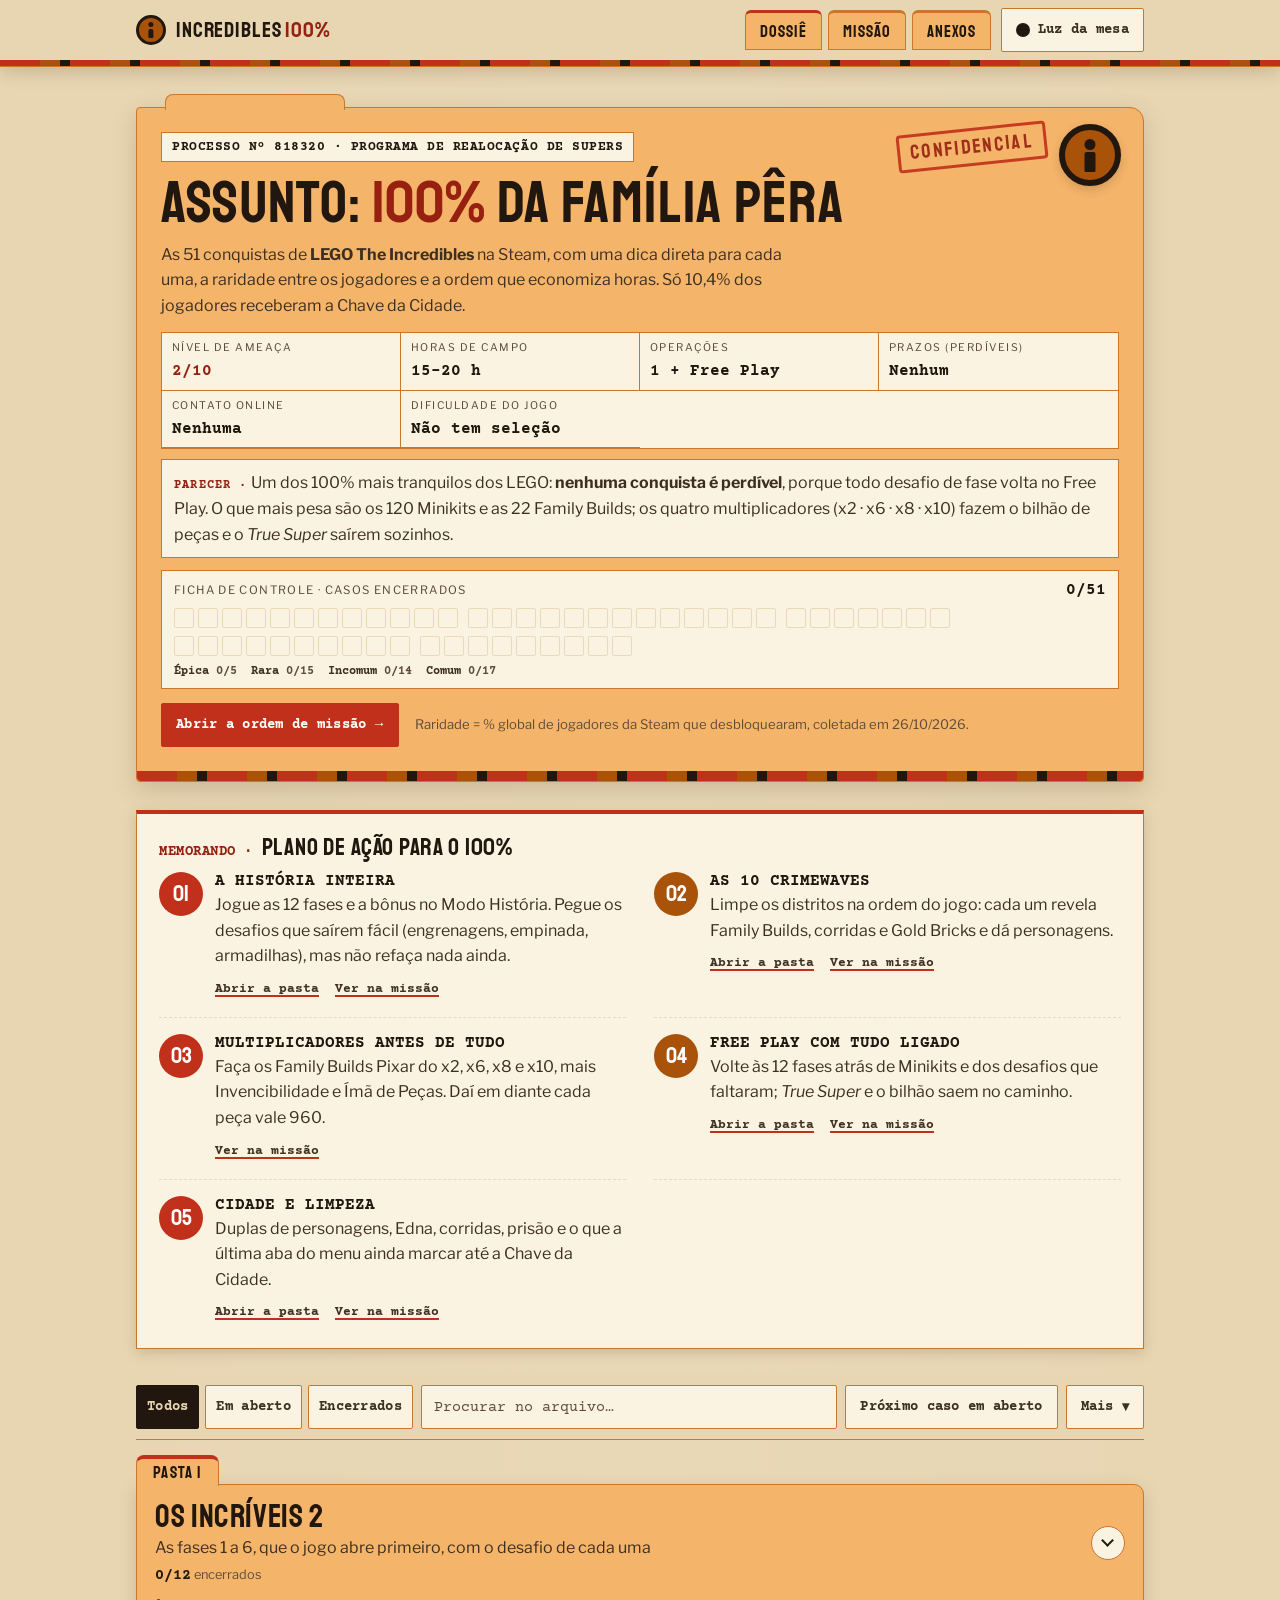
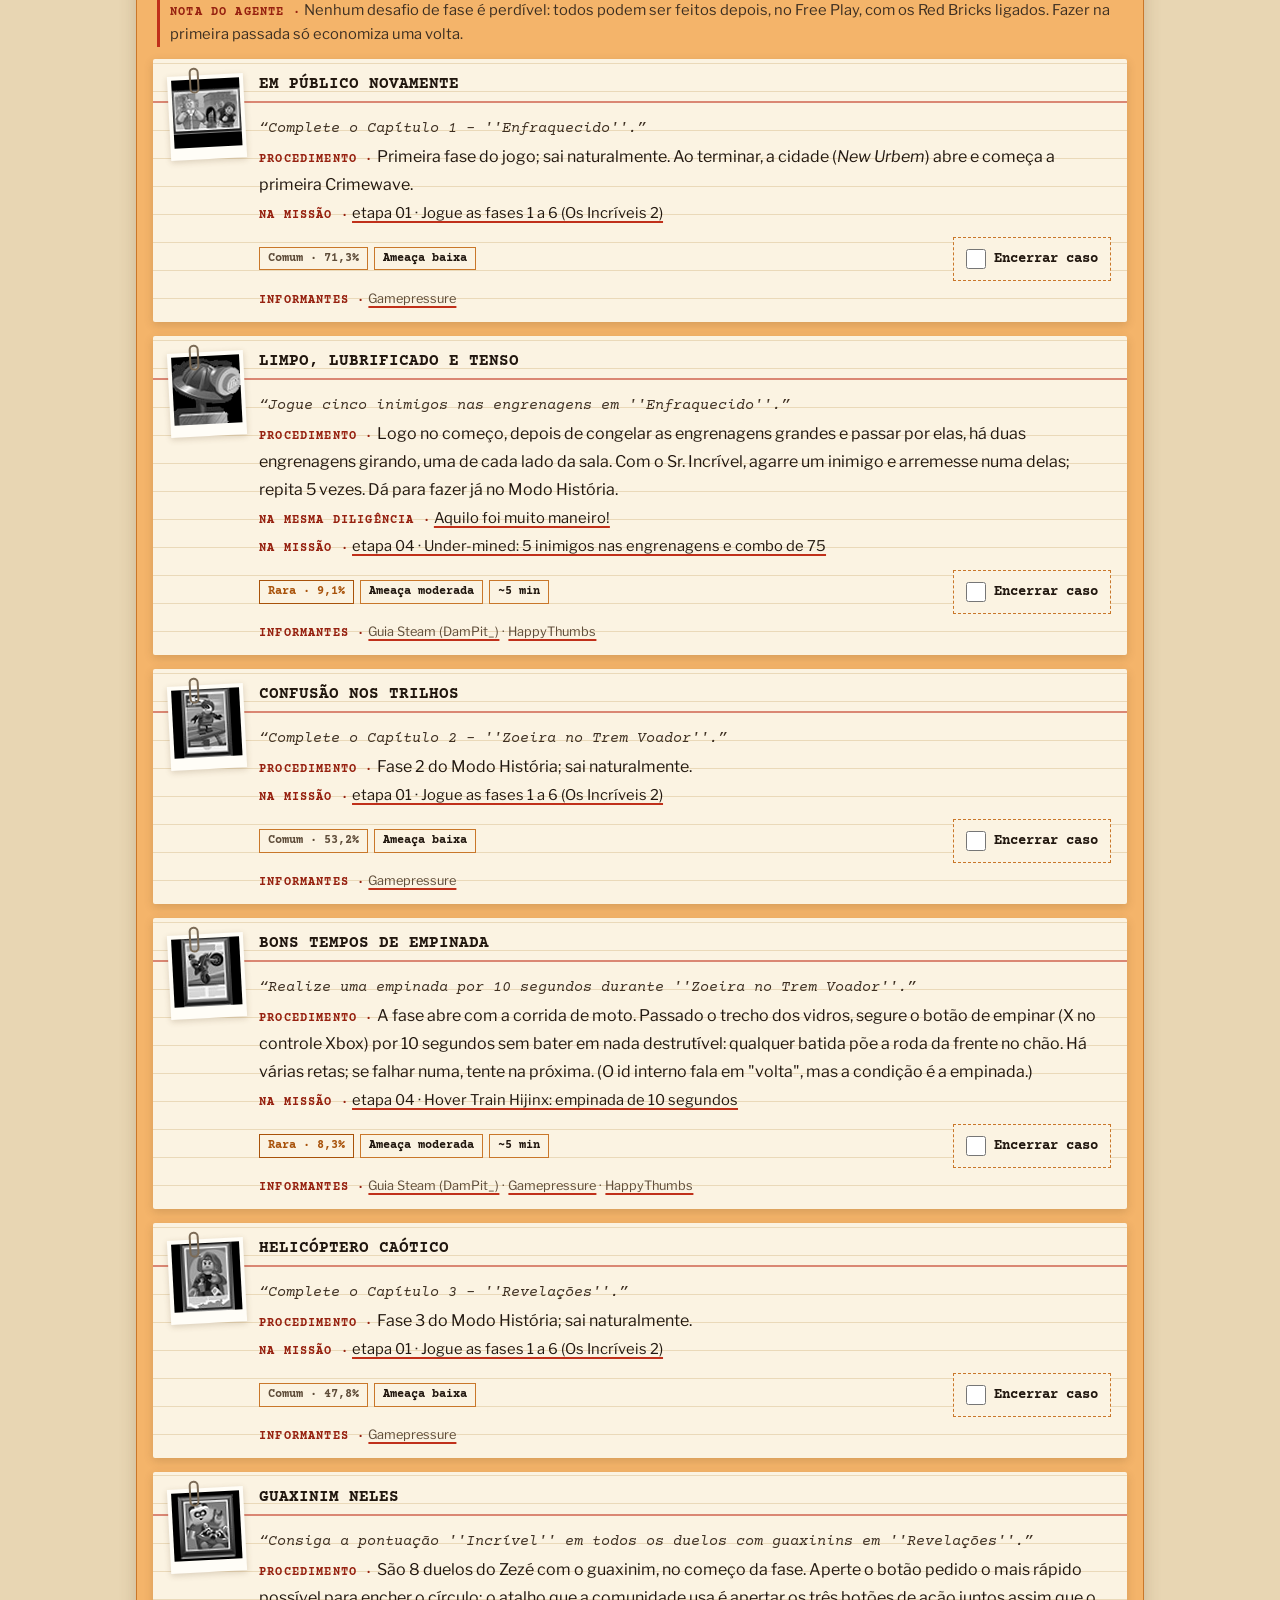
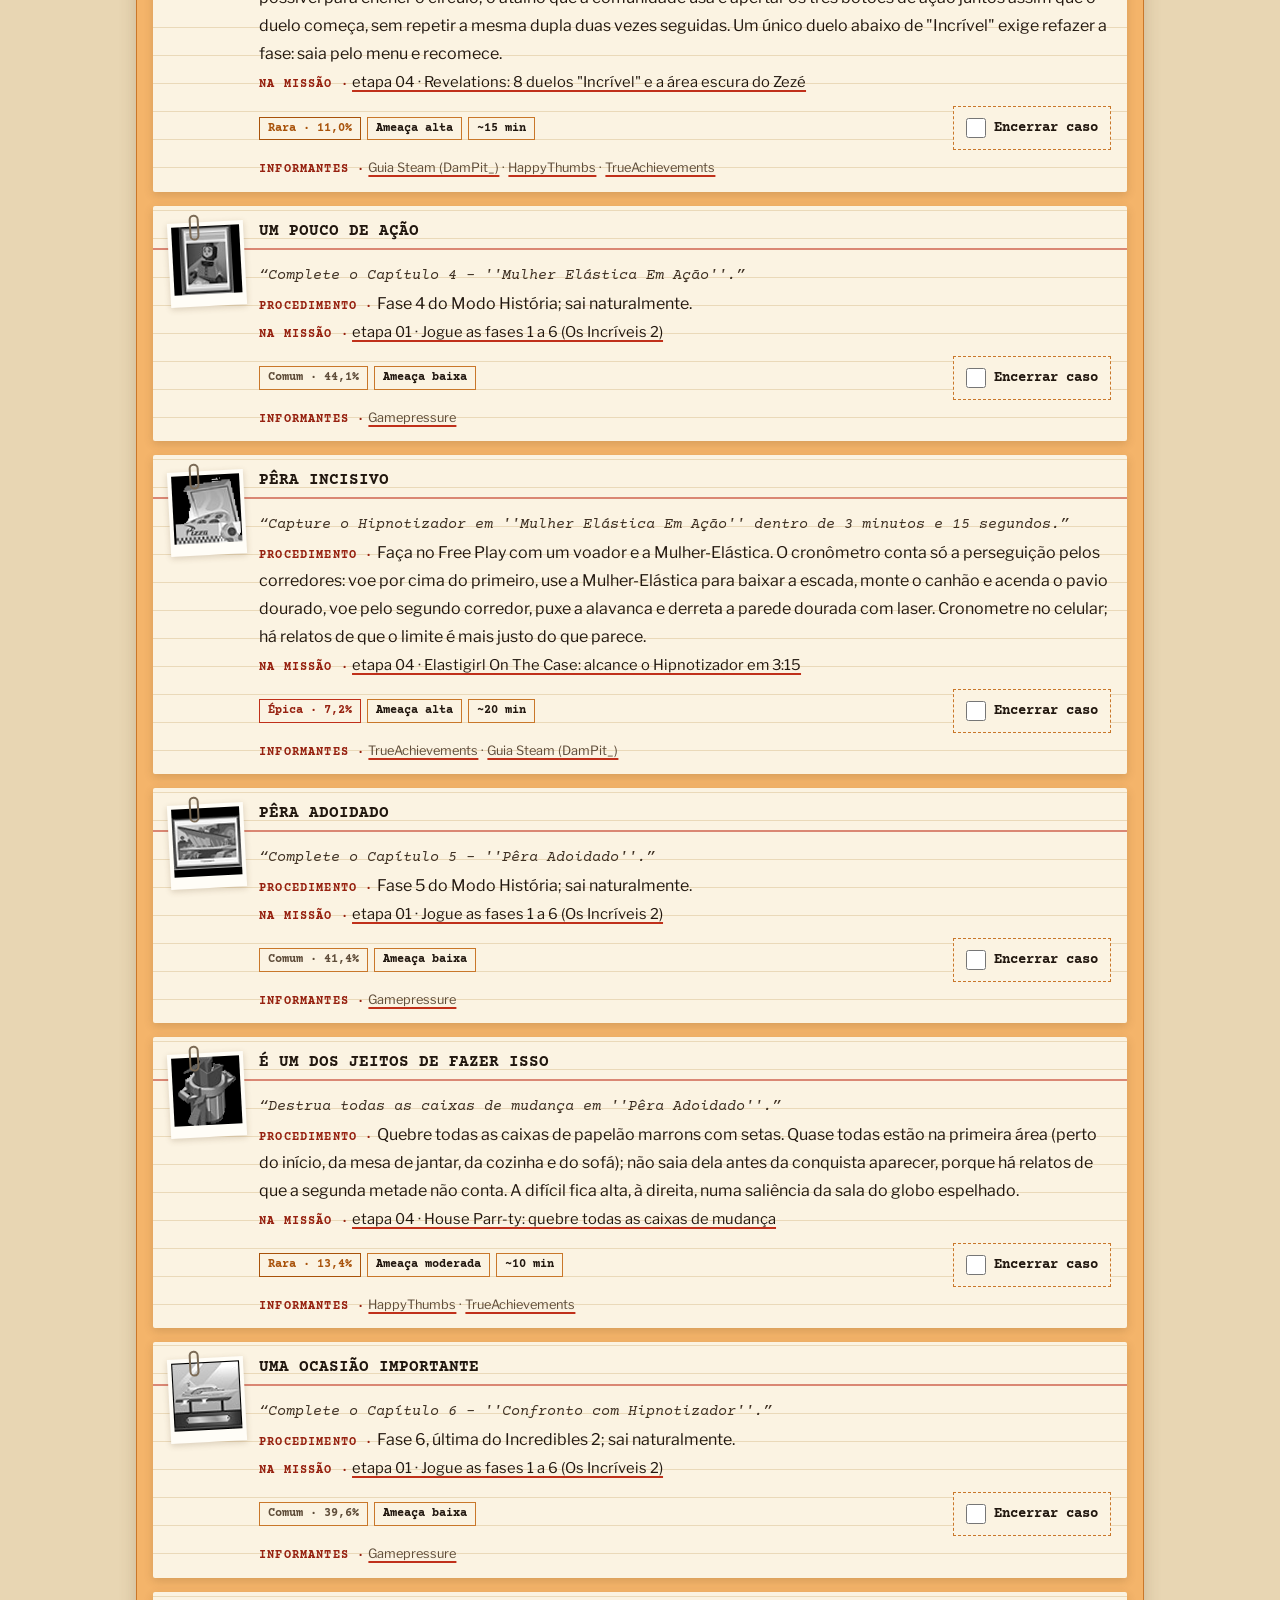
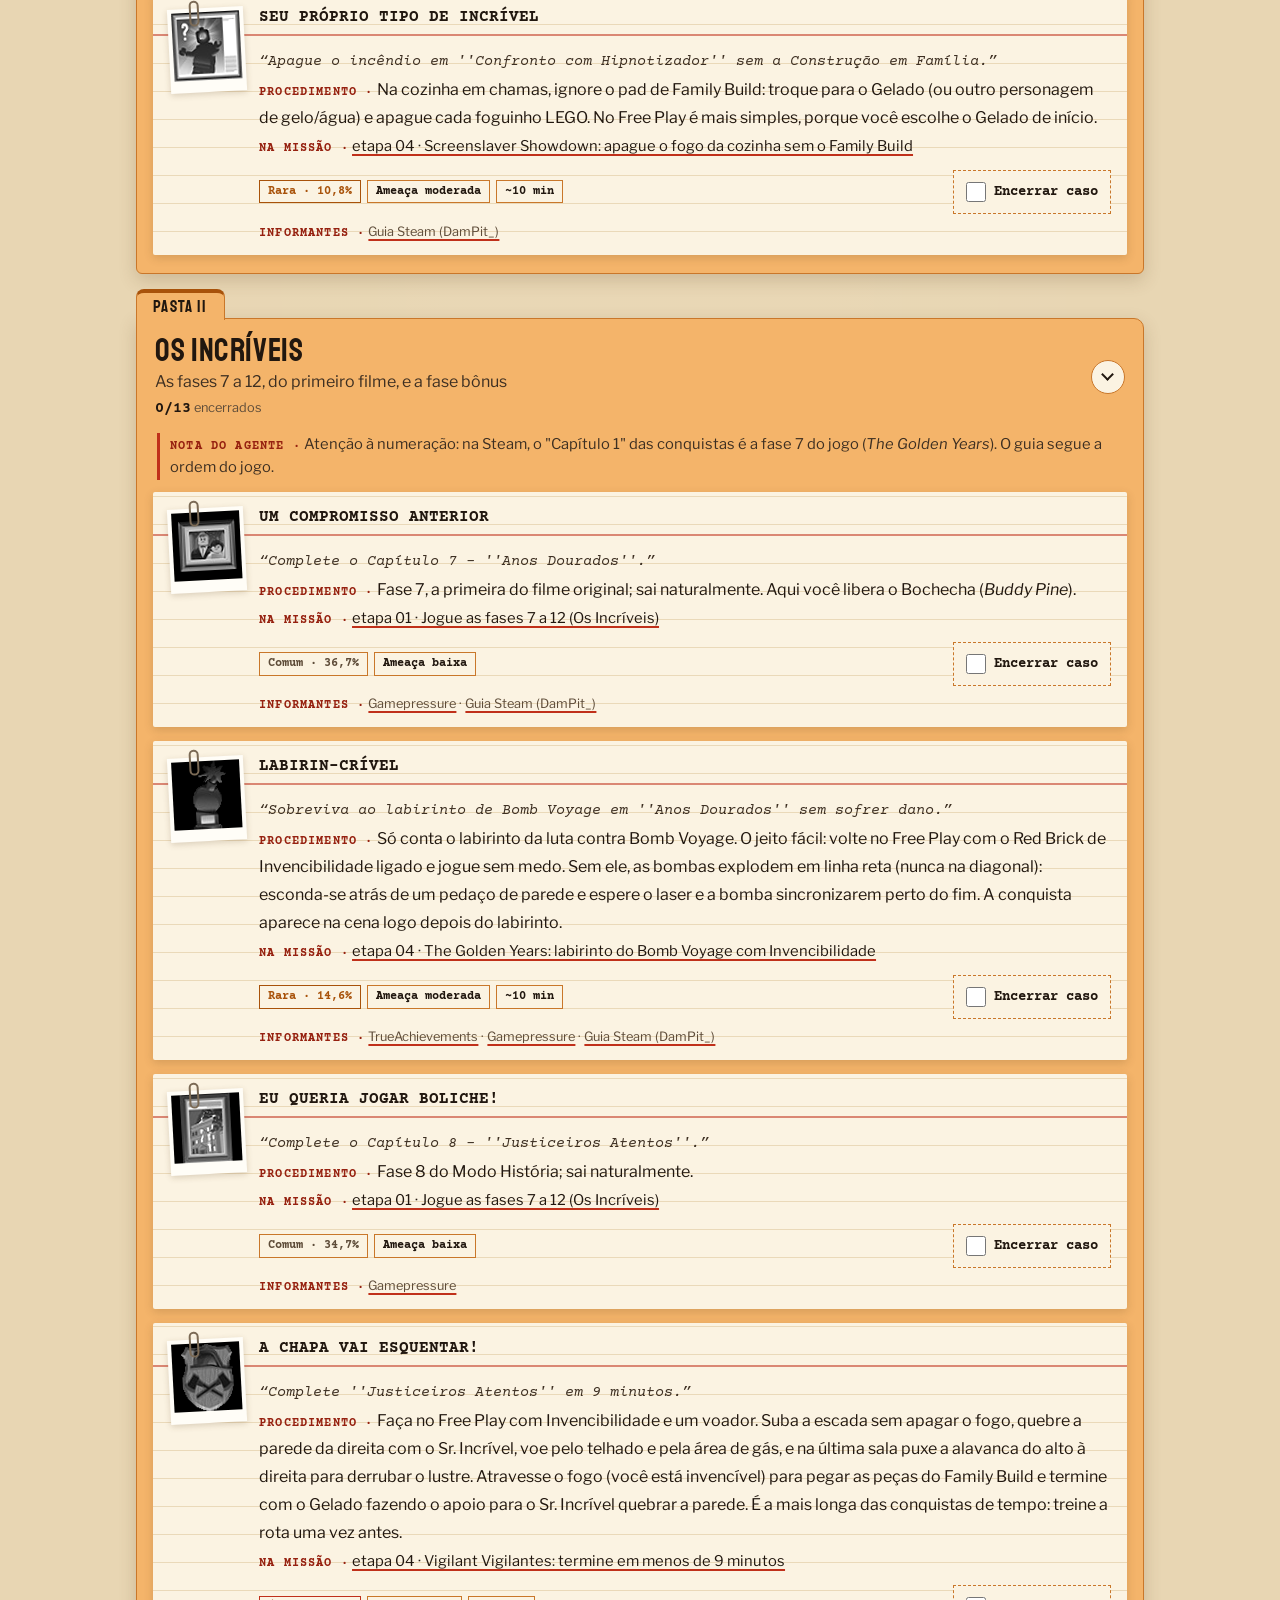
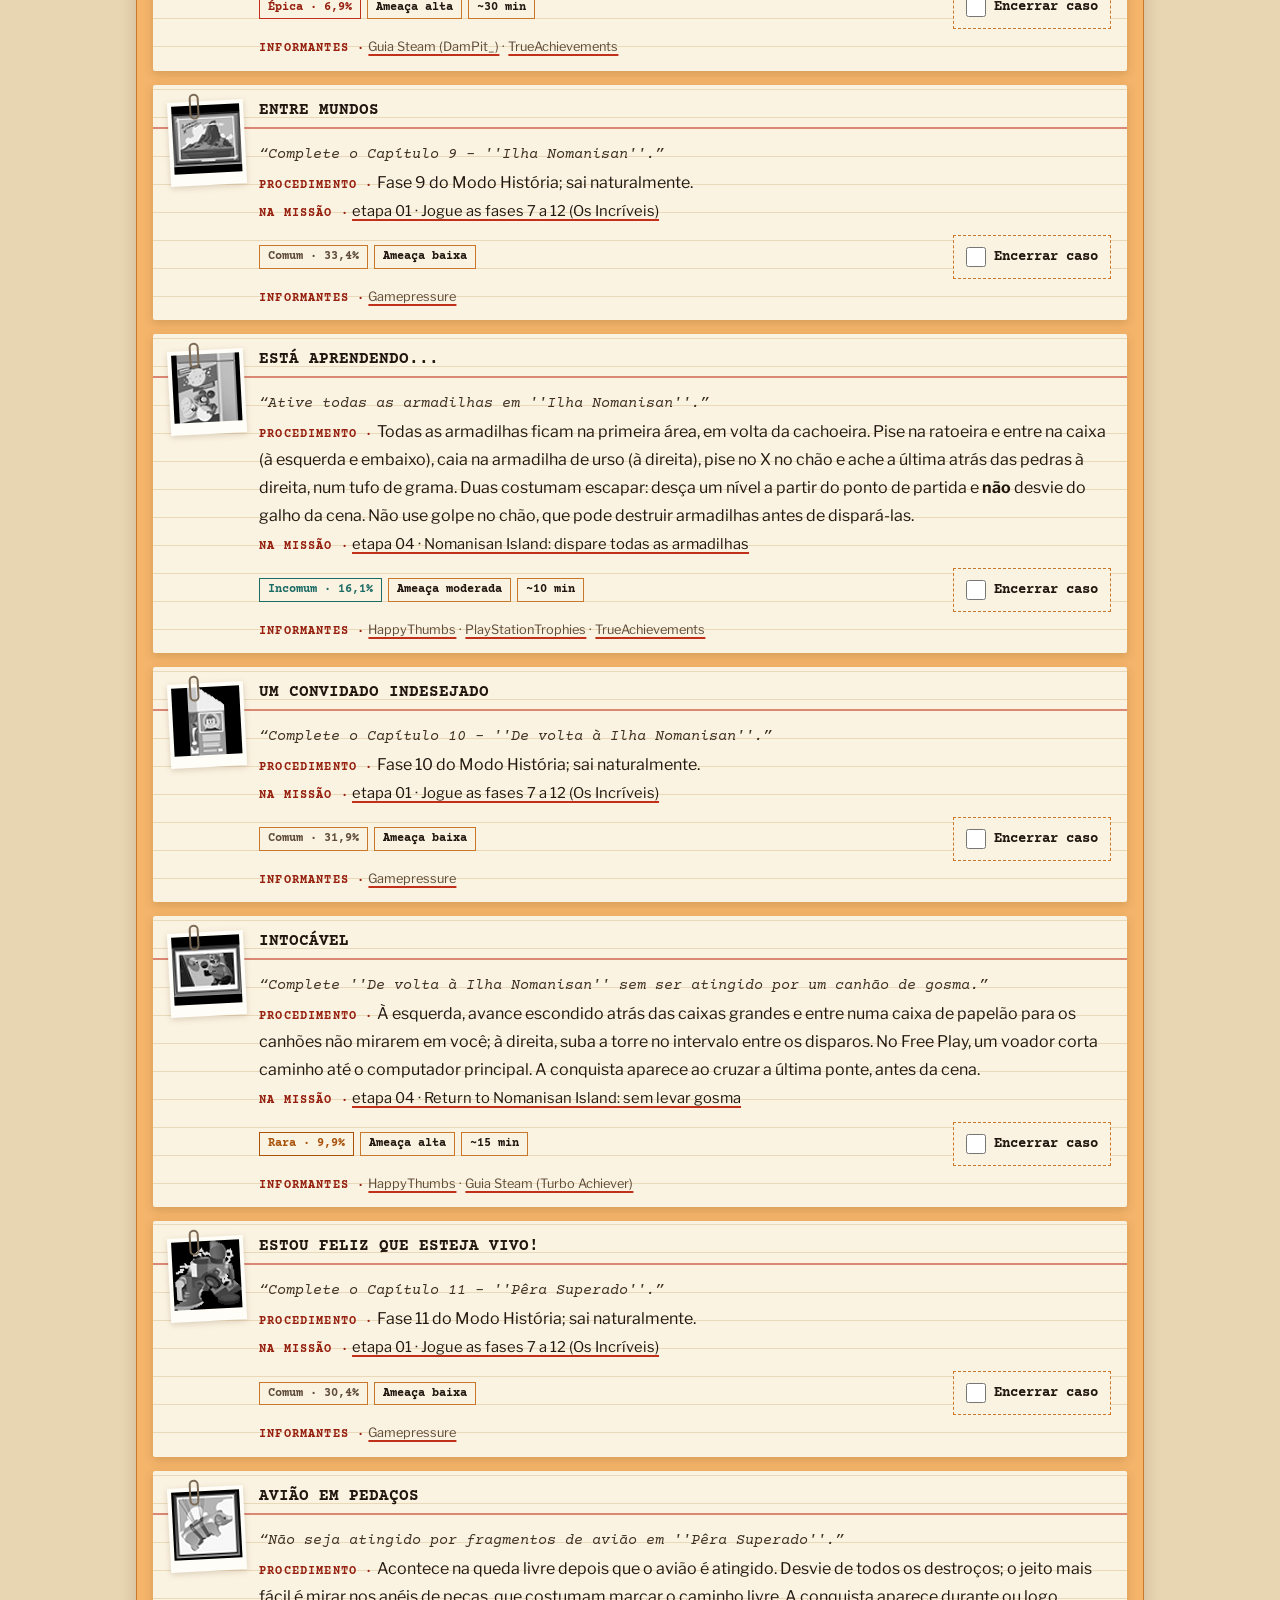
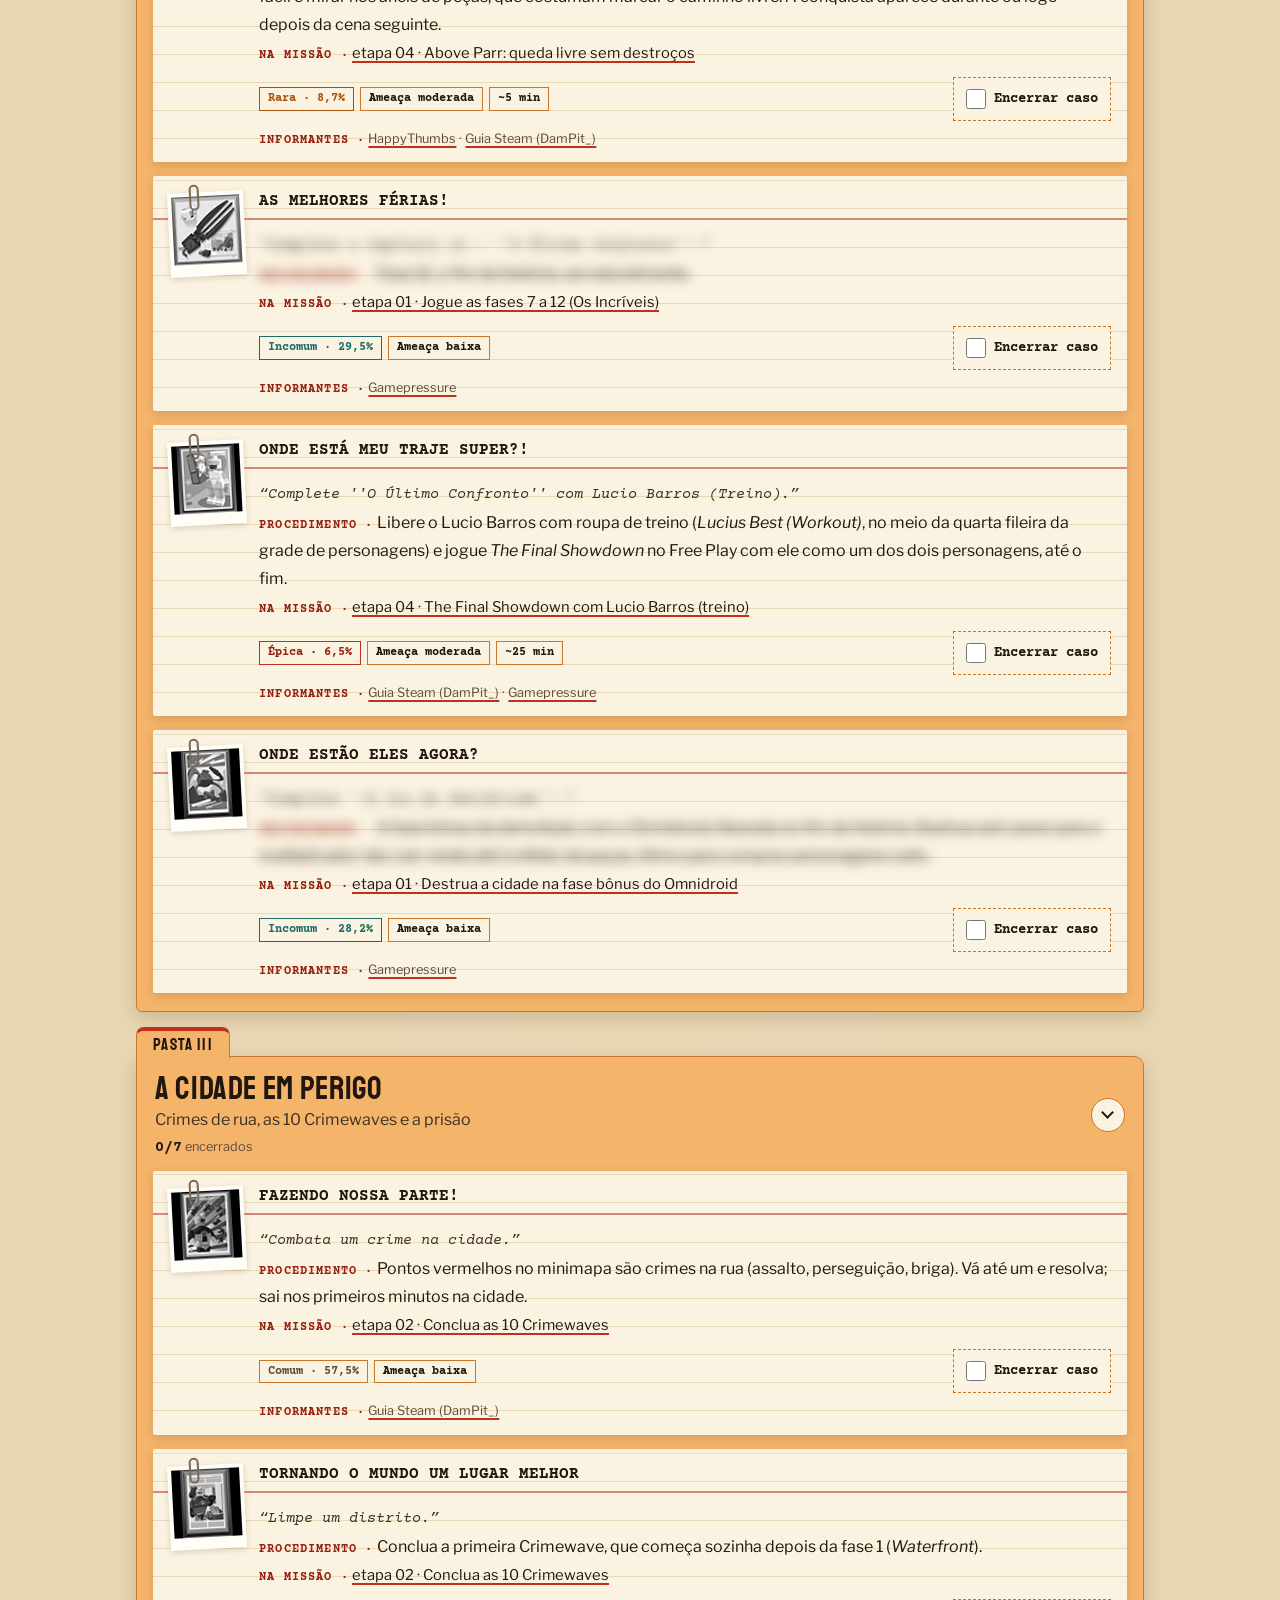
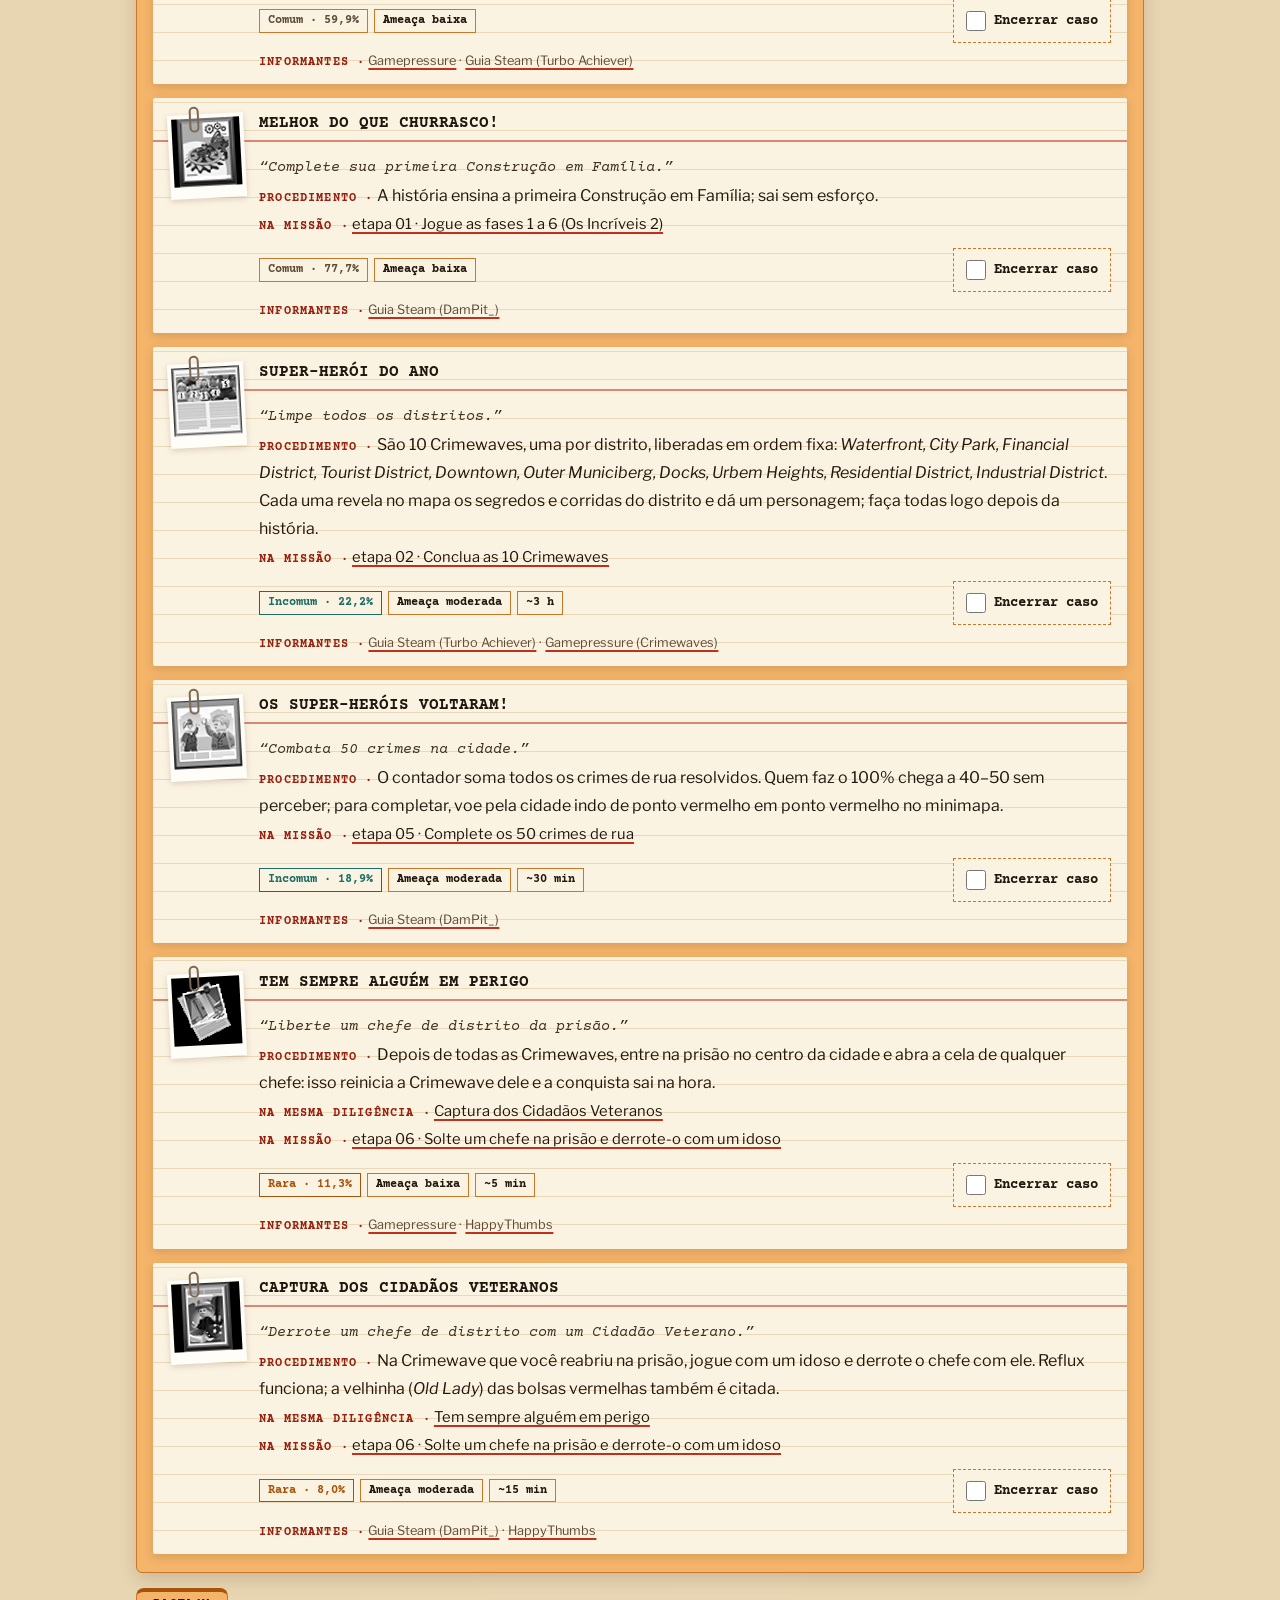
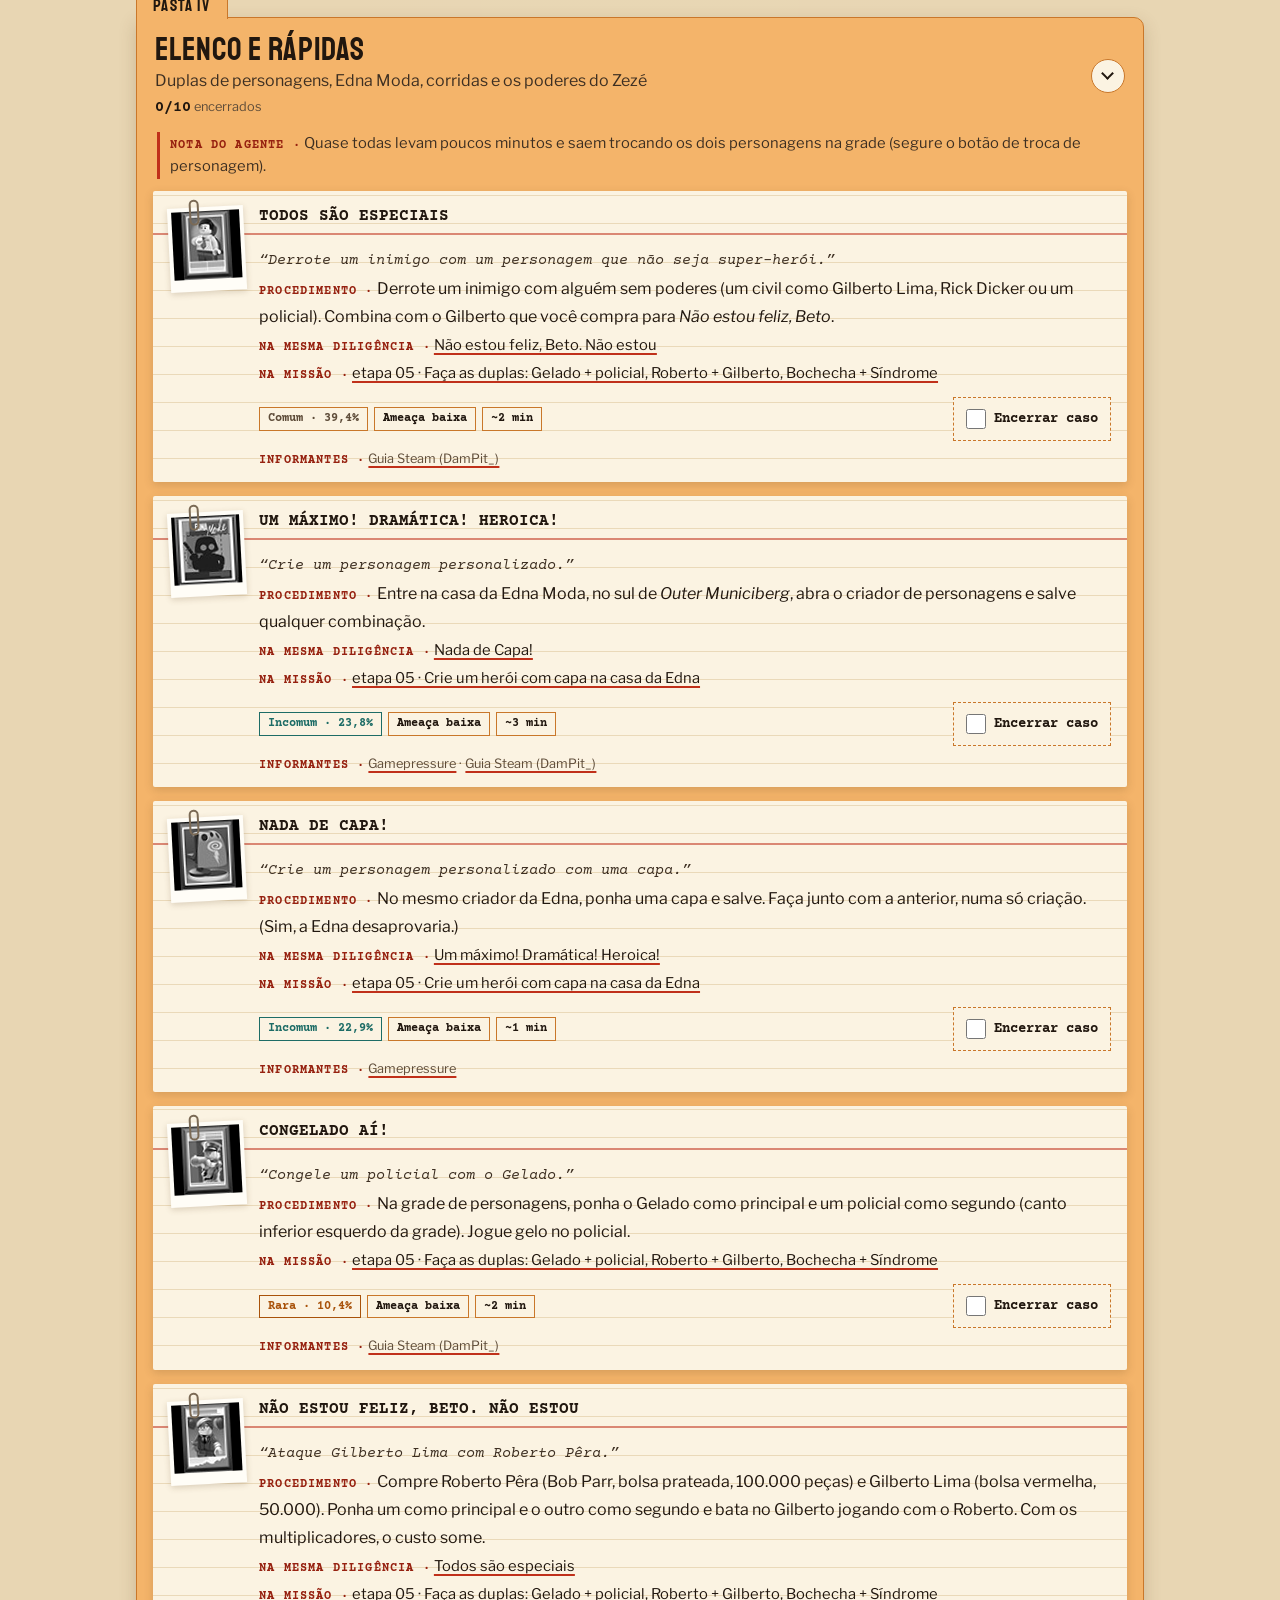
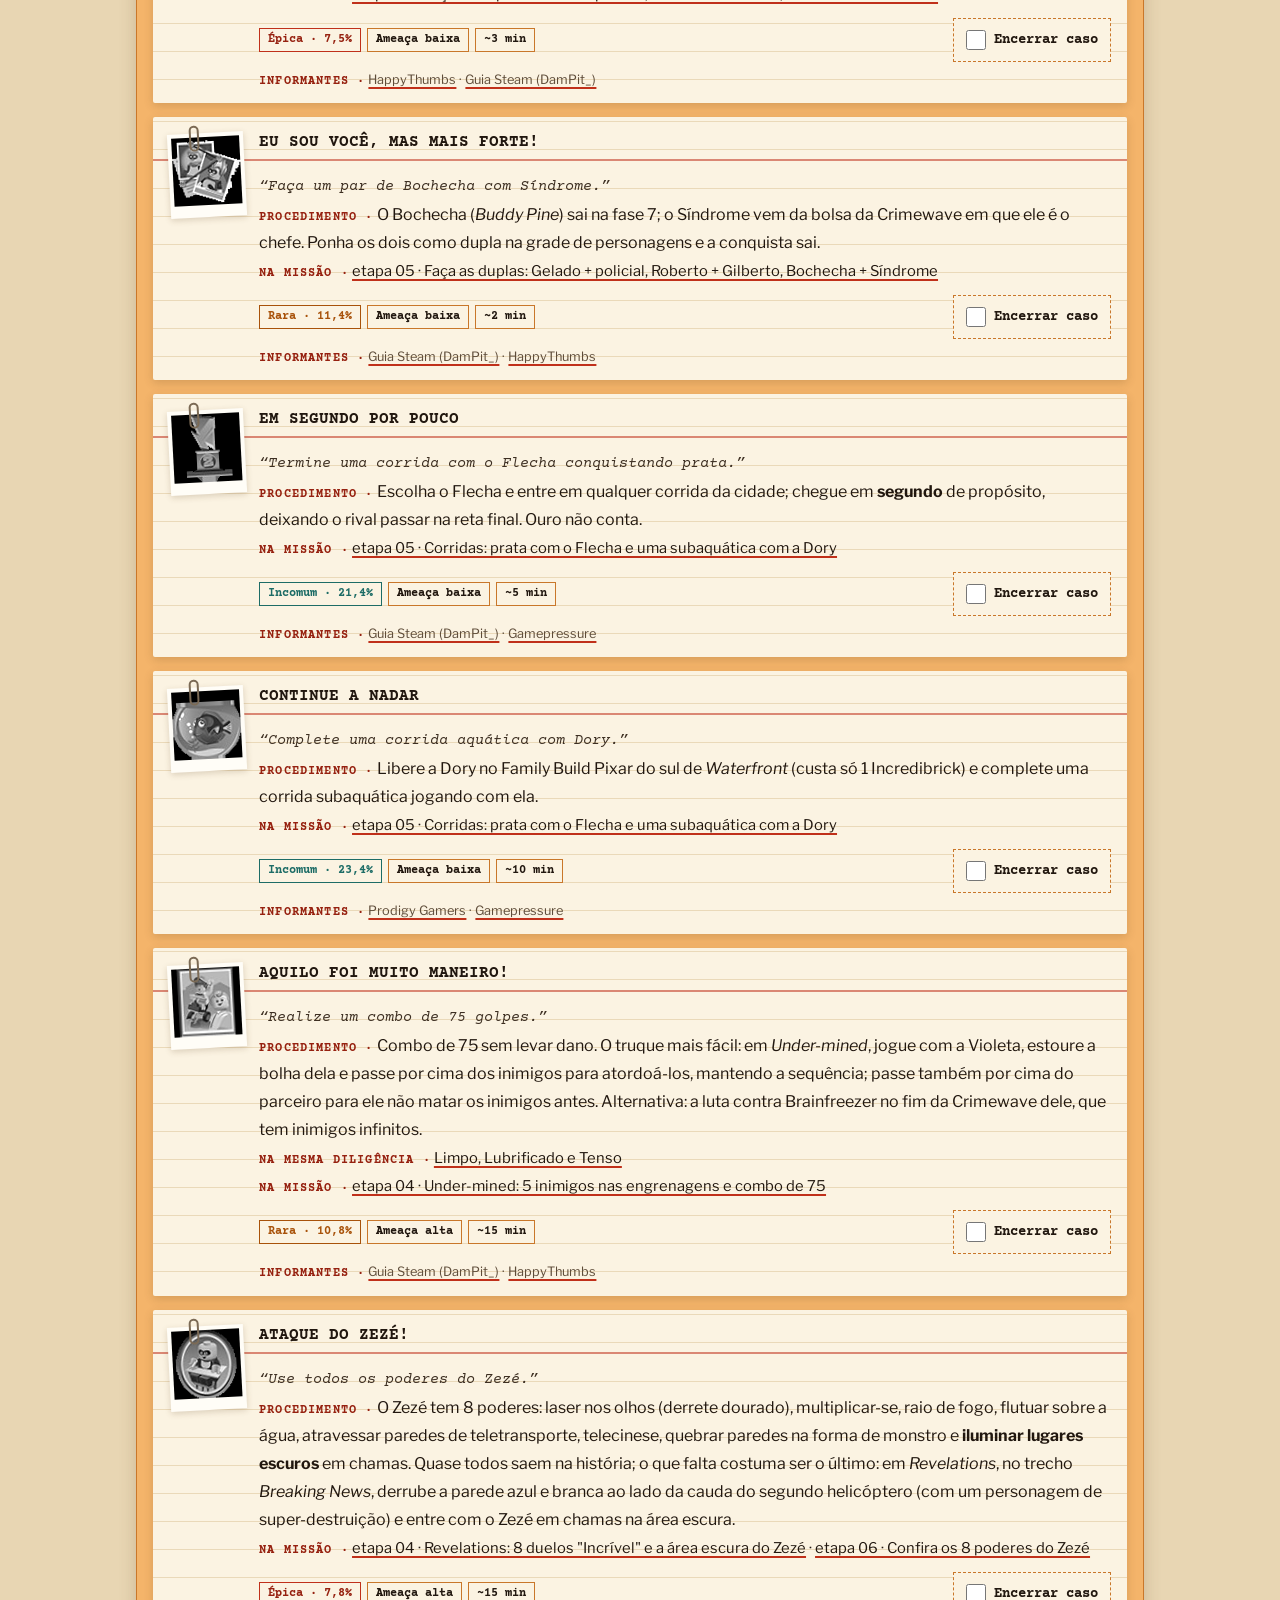
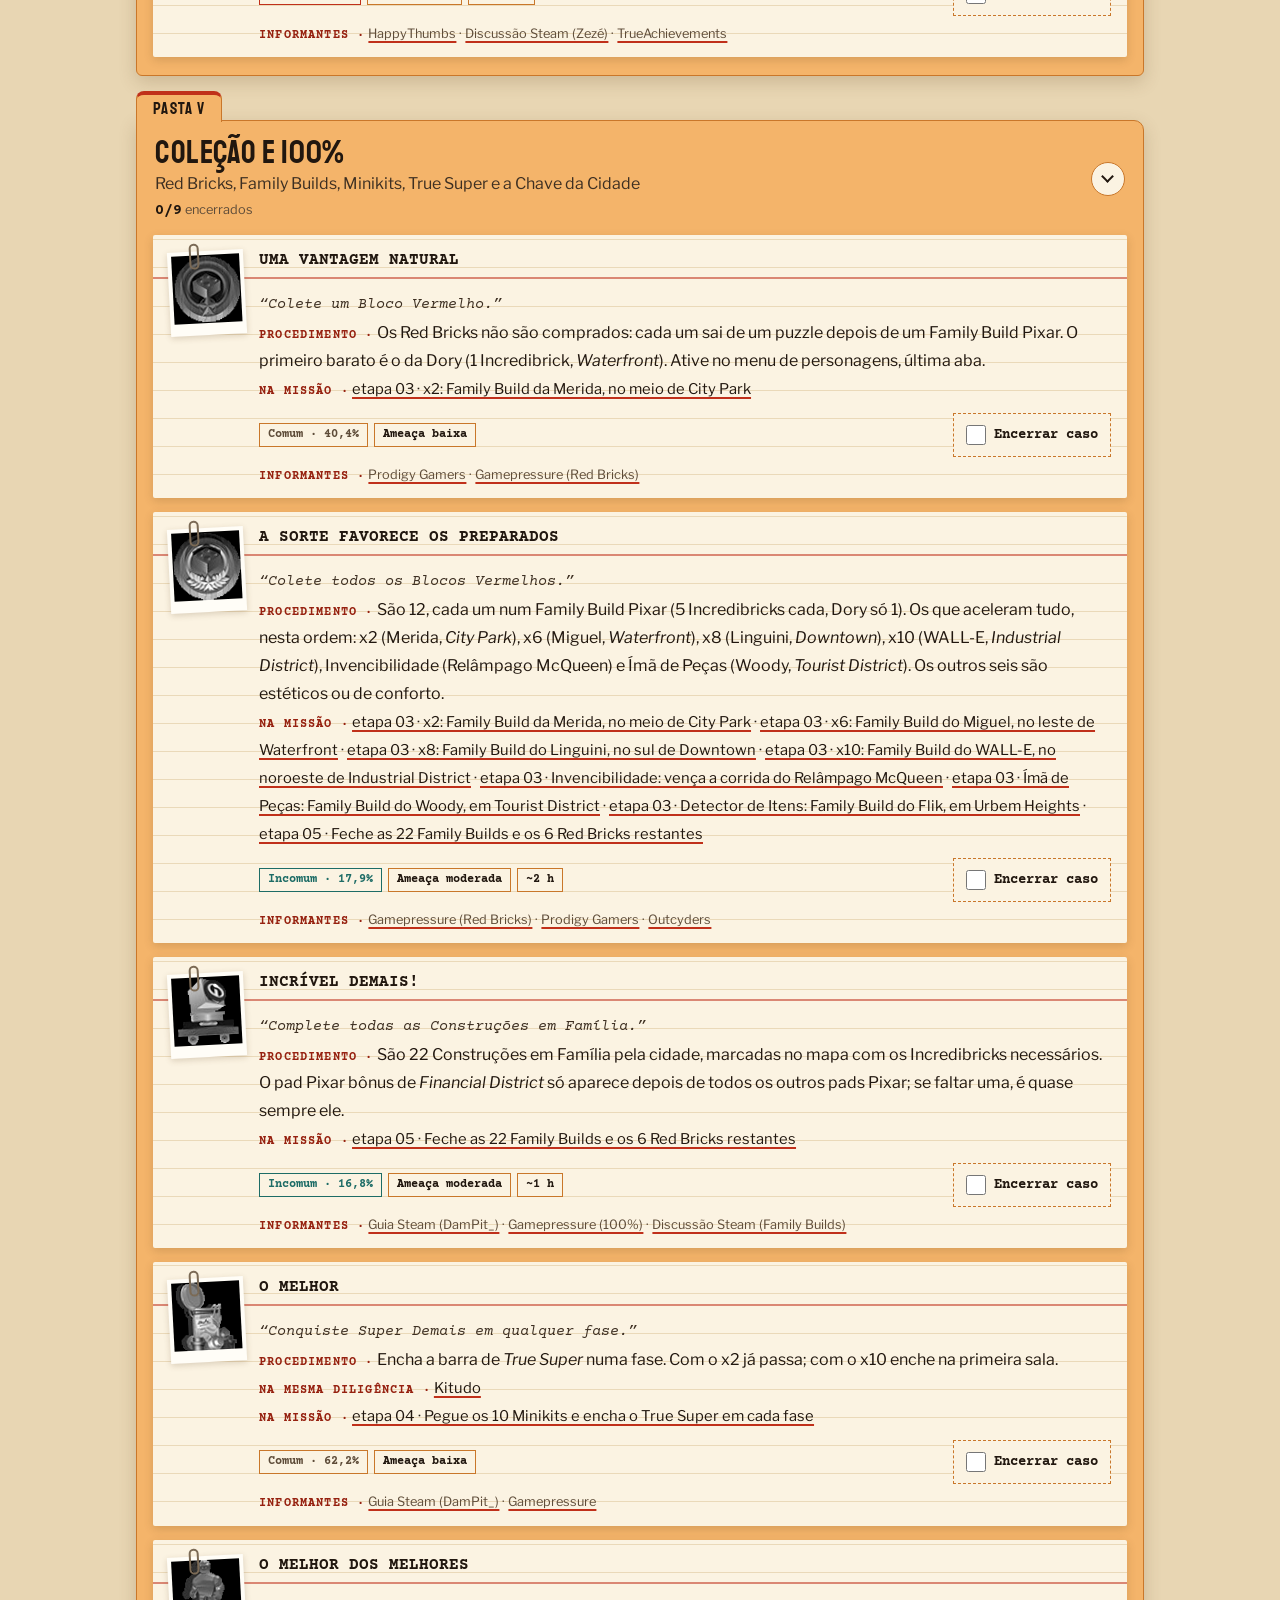
==== index.html @ 9797b3e0 "Create LEGO The Incredibles achievement guide Static guide for GitHub Pages built on the standard en" ====
<!DOCTYPE html>
<html lang="pt-BR" data-theme="dark">
<head>
<meta charset="utf-8">
<meta name="viewport" content="width=device-width, initial-scale=1, viewport-fit=cover">
<meta name="theme-color" content="#1b1411">
<title>LEGO The Incredibles — Dossiê das 51 conquistas</title>
<meta name="description" content="As 51 conquistas de LEGO The Incredibles com dica de como conseguir cada uma, raridade, roteiro do 100%, rota de 35 tarefas e checklist com progresso salvo no navegador. Nenhuma é perdível.">
<link rel="canonical" href="https://ruysalles.github.io/LegoTheIncredibles/">

<!-- Ícones da aba e da tela inicial -->
<link rel="icon" href="favicon.svg" type="image/svg+xml">

<!-- Prévia ao compartilhar o link (WhatsApp, Telegram, Discord...). Imagem: veja o README. -->
<meta property="og:type" content="website">
<meta property="og:locale" content="pt_BR">
<meta property="og:site_name" content="Incredibles 100%">
<meta property="og:title" content="LEGO The Incredibles — Conquistas 100%">
<meta property="og:description" content="51 conquistas com dica, raridade, rota de 35 tarefas e checklist. Nenhuma perdível.">
<meta property="og:url" content="https://ruysalles.github.io/LegoTheIncredibles/">
<meta property="og:image" content="https://ruysalles.github.io/LegoTheIncredibles/og-image-3.jpg">
<meta property="og:image:type" content="image/jpeg">
<meta property="og:image:width" content="1200">
<meta property="og:image:height" content="630">
<meta property="og:image:alt" content="LEGO The Incredibles — Guia de conquistas 100%">
<meta name="twitter:card" content="summary_large_image">
<meta name="twitter:title" content="LEGO The Incredibles — Conquistas 100%">
<meta name="twitter:image" content="https://ruysalles.github.io/LegoTheIncredibles/og-image-3.jpg">

<script src="assets/motor/theme-init.js"></script>
<!-- TEMA: fontes, folhas de estilo e arte são do guia (assets/tema/). O motor.css é só o mínimo funcional. -->
<link rel="preconnect" href="https://fonts.googleapis.com"><link rel="preconnect" href="https://fonts.gstatic.com" crossorigin>
<link href="https://fonts.googleapis.com/css2?family=Courier+Prime:ital,wght@0,400;0,700;1,400&family=Libre+Franklin:ital,wght@0,400;0,600;0,800;1,400&family=Staatliches&display=swap" rel="stylesheet">
<link rel="stylesheet" href="assets/motor/motor.css">
<link rel="stylesheet" href="assets/tema/tema.css">
</head>
<body data-pagina="conquistas">
<a class="g-pular" href="#conteudo">Pular para o conteúdo</a>
<header class="dz-topo" data-g="topo"></header>
<main id="conteudo" class="dz-mesa">

 <section class="dz-capa" aria-labelledby="titulo">
  <span class="dz-etq dz-tw">PROCESSO Nº 818320 · PROGRAMA DE REALOCAÇÃO DE SUPERS</span>
  <span class="dz-carimbo" aria-hidden="true">Confidencial</span>
  <span class="dz-lacre" aria-hidden="true">i</span>
  <h1 id="titulo">Assunto: <em>100%</em> da família Pêra</h1>
  <p class="dz-intro" data-g="intro"></p>
  <div data-g="sec-resumo" aria-label="Resumo do 100%"><div data-g="resumo"></div></div>
  <div class="dz-controle">
   <header><span>Ficha de controle · casos encerrados</span><b data-t="feitas">0/<span data-g="total">51</span></b></header>
   <div class="dz-grade" data-t="controle"></div>
   <p class="dz-raridades" data-t="raridade"></p>
   <p class="g-sr" data-g="progresso" aria-live="polite"></p>
  </div>
  <div class="dz-capa-pe">
   <a class="dz-btn dz-btn-forte" data-g="link-rota" href="rota.html">Abrir a ordem de missão →</a>
   <p class="dz-leve" data-g="nota-raridade"></p>
  </div>
 </section>

 <section class="dz-memo" data-g="sec-roteiro" aria-labelledby="titulo-plano">
  <h2 id="titulo-plano"><span class="dz-tw">MEMORANDO ·</span> Plano de ação para o 100%</h2>
  <div data-g="roteiro"></div>
 </section>

 <div class="dz-ferramentas" role="toolbar" aria-label="Filtros do arquivo">
  <div class="dz-filtros">
   <button type="button" data-g="filtro" data-filtro="all" aria-pressed="true">Todos</button>
   <button type="button" data-g="filtro" data-filtro="pending" aria-pressed="false">Em aberto</button>
   <button type="button" data-g="filtro" data-filtro="done" aria-pressed="false">Encerrados</button>
   <button type="button" data-g="perdiveis" aria-pressed="false">Com prazo</button>
  </div>
  <input class="dz-busca" type="search" data-g="busca" placeholder="Procurar no arquivo…" aria-label="Procurar conquista ou dica">
  <button type="button" class="dz-btn" data-g="proxima">Próximo caso em aberto</button>
  <details class="dz-mais" data-g="menu-mais">
   <summary>Mais</summary>
   <div class="dz-mais-lista">
    <button type="button" data-g="spoilers" aria-pressed="false">Mostrar spoilers</button>
    <button type="button" data-g="imprimir">Imprimir / PDF</button>
    <button type="button" data-g="exportar">Exportar progresso</button>
    <button type="button" data-g="importar">Importar progresso</button>
    <button type="button" data-g="zerar">Zerar checklist</button>
   </div>
  </details>
 </div>

 <div class="dz-pastas" data-g="capitulos"></div>
 <p class="dz-vazio" data-g="vazio" hidden>Nenhum caso no arquivo corresponde à busca ou ao filtro.</p>

 <section class="dz-anexo" aria-labelledby="titulo-fontes">
  <h2 id="titulo-fontes"><span class="dz-tw">ANEXO A ·</span> Informantes (<span data-g="total-fontes"></span>)</h2>
  <div data-g="fontes"></div>
  <div class="dz-anexo-b" data-g="sec-confirmar"><h2><span class="dz-tw">ANEXO B ·</span> Pendências de verificação (<span data-g="total-confirmar"></span>)</h2><div data-g="confirmar"></div></div>
 </section>
</main>
<footer data-g="rodape"></footer>
<script type="module" src="assets/motor/conquistas.js"></script>
</body>
</html>
---- assets/motor/motor.css ----
/* MOTOR — o mínimo FUNCIONAL que todo guia precisa, igual em todos. Não edite por jogo.
   Nada de cor, fonte, forma ou layout aqui: isso é do tema (assets/tema/tema.css).
   O tema pode sobrescrever a aparência de qualquer coisa abaixo, mas não o comportamento. */

[hidden]{display:none!important}

/* Grupos recolhidos (capítulos e etapas): o corpo some; o cabeçalho continua clicável */
[data-recolhido] [data-g="corpo"]{display:none}

/* Spoilers: borrados até o visitante pedir (botão [data-g="spoilers"] liga data-spoilers no <html>) */
[data-g-spoiler]{filter:blur(6px);user-select:none;transition:filter .2s}
:root[data-spoilers] [data-g-spoiler],[data-g-spoiler]:focus-within{filter:none;user-select:auto}

/* Acessibilidade */
.g-pular{position:absolute;left:-9999px;top:8px;z-index:100}
.g-pular:focus{left:12px}
.g-sr{position:absolute!important;width:1px;height:1px;padding:0;margin:-1px;overflow:hidden;clip:rect(0,0,0,0);white-space:nowrap;border:0}
:focus-visible{outline:2px solid currentColor;outline-offset:3px}
html{overflow-x:clip}
body{overflow-x:clip}

/* Destaque ao pular para um item (o tema pode redesenhar a animação g-flash) */
.g-flash{animation:g-flash 1.2s ease}
@keyframes g-flash{30%{outline:3px solid currentColor;outline-offset:4px}}

/* Aviso rápido (exportar/importar) e erro de carregamento */
.g-toast{position:fixed;left:50%;bottom:calc(20px + env(safe-area-inset-bottom));transform:translateX(-50%);z-index:100;padding:10px 16px;border-radius:8px;background:#111;color:#fff;font:15px/1.4 system-ui,sans-serif;box-shadow:0 8px 24px #0006}
.g-erro{padding:40px 16px;text-align:center}
.g-erro strong{display:block;margin-bottom:6px}

/* Menos movimento para quem pede */
@media (prefers-reduced-motion:reduce){
  *,*:before,*:after{animation-duration:.01ms!important;animation-iteration-count:1!important;transition-duration:.01ms!important;scroll-behavior:auto!important}
}

/* Impressão: tudo aberto, spoilers visíveis, sem botões. O tema escolhe as cores da impressão. */
@media print{
  [data-recolhido] [data-g="corpo"]{display:block!important}
  [data-g-spoiler]{filter:none!important}
  [data-g="topo"] nav,[data-g="abrir-menu"],[data-g="alternar-tema"],[data-g="menu-mais"],[data-g="busca"],[data-g="proxima"],.g-toast{display:none!important}
}
---- assets/tema/tema.css ----
/* TEMA "O Dossiê da Família" — LEGO The Incredibles.
   O arquivo do agente Rick Dicker sobre a família Pêra, nas cores do uniforme dos Incríveis.
   Escuro "Noite em Municiberg" · Claro "Cartaz de Metroville". Direção de arte: docs/direcao-de-arte.md. */

/* ================================================================ tokens */
:root,[data-theme="dark"]{ /* Noite em Municiberg */
  --mesa:#1b1411;--pasta:#2a1f1a;--pasta-borda:#4d382b;--ficha:#33261f;--pauta:#45342a;
  --texto:#f3e6cf;--suave:#dccdb3;--mudo:#b5a487;
  --tinta:#d0381c;--tinta-fundo:#ee4a2f22;--tinta-txt:#ff7a62;--laranja:#f4973d;--azul:#4fb3aa;--verde:#8cc66f;--preto:#120d0b;
  --grampo:#b5a487;--sombra:#0009;--foto:#f3e6cf;
  color-scheme:dark;
}
[data-theme="light"]{ /* Cartaz de Metroville */
  --mesa:#e8d6b3;--pasta:#f4b46a;--pasta-borda:#c9772a;--ficha:#fbf3e2;--pauta:#ead9b9;
  --texto:#21170f;--suave:#3d2f22;--mudo:#5e4c39;
  --tinta:#c0301a;--tinta-fundo:#c0301a18;--tinta-txt:#962110;--laranja:#a8520a;--azul:#1d6c66;--verde:#3d6e2c;--preto:#21170f;
  --grampo:#7b6a55;--sombra:#5a3a1a33;--foto:#fffdf7;
  color-scheme:light;
}
:root{
  --f-titulo:Staatliches,"Arial Narrow",sans-serif;
  --f-tw:"Courier Prime","Courier New",monospace;
  --f-texto:"Libre Franklin",system-ui,sans-serif;
  --largura:1040px;
}

/* ================================================================ base */
*,*::before,*::after{box-sizing:border-box}
html{background:var(--mesa);scroll-padding-top:72px}
body{margin:0;background:var(--mesa);color:var(--texto);font:16px/1.6 var(--f-texto);-webkit-text-size-adjust:100%;
  background-image:radial-gradient(ellipse at 50% -10%,#ffffff0d,transparent 60%)}
a{color:inherit;text-decoration-color:var(--tinta);text-decoration-thickness:2px;text-underline-offset:3px}
a:hover{color:var(--tinta-txt)}
h1,h2,h3{margin:0;font-weight:400}
p{margin:0}
img{max-width:100%}
button,input,summary,select{font:inherit;color:inherit}
:focus-visible{outline:3px solid var(--laranja);outline-offset:3px}
.dz-tw{font-family:var(--f-tw);font-weight:700;letter-spacing:.04em}
.dz-leve{color:var(--mudo);font-size:.82rem}
.dz-mesa{max-width:var(--largura);margin:0 auto;padding:22px 16px 40px}
.g-pular{background:var(--tinta);color:#fff;padding:10px 16px}

/* botões comuns */
.dz-btn,.dz-filtros button,.dz-mais summary,.dz-mais-lista button,.dz-btn-menu,.dz-btn-tema{
  display:inline-flex;align-items:center;justify-content:center;gap:8px;min-height:44px;padding:0 14px;cursor:pointer;
  font:700 .88rem var(--f-tw);letter-spacing:.02em;background:var(--ficha);color:var(--suave);border:1px solid var(--pasta-borda);border-radius:2px;text-decoration:none}
.dz-btn:hover,.dz-filtros button:hover,.dz-mais summary:hover{color:var(--texto);border-color:var(--texto)}
.dz-btn-forte{background:var(--tinta);border-color:var(--tinta);color:#fff}
.dz-btn-forte:hover{color:#fff;filter:brightness(1.08)}
.dz-filtros button[aria-pressed="true"],[data-g="ocultar-feitas"][aria-pressed="true"],.dz-mais-lista button[aria-pressed="true"]{background:var(--texto);color:var(--mesa);border-color:var(--texto)}

/* ================================================================ topo (casca) */
.dz-topo{position:sticky;top:0;z-index:20;background:var(--mesa);border-bottom:1px solid var(--pasta-borda);box-shadow:0 6px 16px var(--sombra)}
.dz-topo::after{content:"";display:block;height:6px;background:repeating-linear-gradient(90deg,var(--tinta) 0 40px,var(--laranja) 40px 60px,var(--preto) 60px 70px)}
.dz-barra{max-width:var(--largura);margin:0 auto;padding:8px 16px;display:flex;align-items:center;gap:10px;flex-wrap:wrap}
.dz-marca{display:inline-flex;align-items:center;gap:10px;text-decoration:none;font:400 1.35rem/1 var(--f-titulo);letter-spacing:.04em;margin-right:auto;min-height:44px}
.dz-marca b{font-weight:400;color:var(--tinta-txt)}
.dz-lacre-mini{width:30px;height:30px;border-radius:50%;background:var(--laranja);border:3px solid var(--preto);display:grid;place-items:center;font:400 1.1rem/1 var(--f-titulo);color:var(--preto)}
.dz-nav{display:none;width:100%;flex-direction:column;gap:6px;padding:6px 0 4px}
.dz-nav[data-aberto]{display:flex}
.dz-nav a{display:flex;align-items:center;min-height:44px;padding:0 14px;font:400 1.15rem var(--f-titulo);letter-spacing:.06em;text-decoration:none;background:var(--pasta);border:1px solid var(--pasta-borda);border-top:3px solid var(--pasta-borda);border-radius:6px 6px 0 0}
.dz-nav a[aria-current="page"]{border-top-color:var(--tinta);color:var(--texto)}
.dz-btn-tema .dz-lampada{width:14px;height:14px;border-radius:50%;background:var(--laranja);box-shadow:0 0 10px var(--laranja)}
[data-theme="light"] .dz-btn-tema .dz-lampada{background:var(--preto);box-shadow:none}
.dz-tema-txt{display:none}
@media (min-width:760px){
  .dz-btn-menu{display:none}
  .dz-nav{display:flex;width:auto;flex-direction:row;padding:0}
  .dz-nav a{min-height:40px;font-size:1.05rem}
  .dz-tema-txt{display:inline}
}

/* ================================================================ capa da pasta */
.dz-capa{position:relative;margin-top:18px;background:var(--pasta);border:1px solid var(--pasta-borda);border-radius:4px 14px 4px 4px;padding:18px 14px 30px;box-shadow:0 8px 24px var(--sombra)}
.dz-capa::before{content:"";position:absolute;top:-14px;left:22px;width:150px;height:16px;background:var(--pasta);border:1px solid var(--pasta-borda);border-bottom:0;border-radius:8px 8px 0 0}
.dz-capa::after{content:"";position:absolute;left:0;right:0;bottom:0;height:10px;border-radius:0 0 4px 4px;background:repeating-linear-gradient(90deg,var(--tinta) 0 40px,var(--laranja) 40px 60px,var(--preto) 60px 70px)}
.dz-etq{display:inline-block;max-width:calc(100% - 56px);background:var(--ficha);border:1px solid var(--pasta-borda);padding:4px 10px;font-size:.74rem}
.dz-carimbo{display:inline-block;margin:12px 0 0;transform:rotate(-6deg);border:3px solid var(--tinta);color:var(--tinta-txt);font:400 1.1rem/1 var(--f-titulo);letter-spacing:.12em;padding:6px 10px;border-radius:4px;opacity:.9}
.dz-lacre{position:absolute;top:12px;right:12px;width:46px;height:46px;border-radius:50%;background:var(--laranja);border:4px solid var(--preto);display:grid;place-items:center;font:400 1.8rem/1 var(--f-titulo);color:var(--preto);box-shadow:0 4px 10px var(--sombra)}
.dz-capa h1{font:400 clamp(2.1rem,8.4vw,3.7rem)/1 var(--f-titulo);letter-spacing:.02em;margin:12px 0 8px}
.dz-capa h1 em{font-style:normal;color:var(--tinta-txt)}
.dz-intro{color:var(--suave);max-width:640px;margin-bottom:14px}
.dz-campos{display:grid;grid-template-columns:1fr 1fr;border:1px solid var(--pasta-borda);background:var(--ficha)}
.dz-campos div{padding:7px 10px;border-right:1px solid var(--pasta-borda);border-bottom:1px solid var(--pasta-borda);min-width:0}
.dz-campos div:nth-child(2n){border-right:0}
.dz-campos small{display:block;font-size:.66rem;letter-spacing:.14em;text-transform:uppercase;color:var(--mudo)}
.dz-campos b{font:700 1rem var(--f-tw)}
.dz-campo-forte b{color:var(--tinta-txt)}
.dz-parecer{margin-top:10px;background:var(--ficha);border:1px solid var(--pasta-borda);padding:10px 12px;color:var(--suave)}
.dz-parecer b,.dz-nota b,.dz-dica b,.dz-ref b,.dz-prazo b,.dz-informantes b{font:700 .74rem var(--f-tw);letter-spacing:.1em;color:var(--tinta-txt)}
.dz-controle{margin-top:12px;background:var(--ficha);border:1px solid var(--pasta-borda);padding:10px 12px}
.dz-controle header{display:flex;justify-content:space-between;align-items:baseline;gap:10px;font-size:.72rem;letter-spacing:.12em;text-transform:uppercase;color:var(--mudo)}
.dz-controle header b{color:var(--texto);font:700 1rem var(--f-tw);letter-spacing:0;text-transform:none;white-space:nowrap}
.dz-grade{display:flex;flex-wrap:wrap;gap:8px 10px;margin-top:8px}
.dz-grupo{display:flex;flex-wrap:wrap;gap:4px}
.dz-grade a{display:block;width:20px;height:20px;border:1px solid var(--pauta);border-radius:2px;background:transparent;transition:background .2s,border-color .2s}
.dz-grade a:hover{border-color:var(--texto)}
.dz-grade a[data-on]{background:var(--tinta);border-color:var(--tinta)}
.dz-grupo:nth-child(2n) a[data-on]{background:var(--laranja);border-color:var(--laranja)}
.dz-raridades{display:flex;flex-wrap:wrap;gap:6px 14px;margin-top:8px;font:700 .78rem var(--f-tw);color:var(--mudo)}
.dz-raridades b{color:var(--suave)}
.dz-raridades:empty{display:none}
.dz-capa-pe{display:flex;flex-wrap:wrap;align-items:center;gap:10px 16px;margin-top:14px}
@media (min-width:700px){
  .dz-capa{padding:24px 24px 34px}
  .dz-capa::before{width:180px;left:28px}
  .dz-campos{grid-template-columns:repeat(4,minmax(0,1fr))}
  .dz-campos div:nth-child(2n){border-right:1px solid var(--pasta-borda)}
  .dz-campos div:nth-child(4n),.dz-campos div:last-child{border-right:0}
  .dz-carimbo{position:absolute;right:96px;top:20px;margin:0;font-size:1.25rem}
  .dz-lacre{top:16px;right:22px;width:62px;height:62px;border-width:6px;font-size:2.5rem}
  .dz-etq{font-size:.8rem;max-width:calc(100% - 280px)}
}

/* ================================================================ memorando (roteiro / como ler) */
.dz-memo{margin-top:28px;background:var(--ficha);border:1px solid var(--pasta-borda);border-top:4px solid var(--tinta);padding:16px 14px;box-shadow:0 4px 12px var(--sombra)}
.dz-memo>h2,.dz-anexo>h2,.dz-anexo-b>h2{font:400 1.5rem/1.1 var(--f-titulo);letter-spacing:.03em;margin-bottom:12px}
.dz-memo>h2 .dz-tw,.dz-anexo h2 .dz-tw{font-size:.85rem;color:var(--tinta-txt);margin-right:4px}
.dz-plano{list-style:none;margin:0;padding:0;display:grid;gap:12px;counter-reset:p}
.dz-plano li{display:grid;grid-template-columns:44px minmax(0,1fr);gap:12px;align-items:start;border-bottom:1px dashed var(--pauta);padding-bottom:12px}
.dz-plano li:last-child{border-bottom:0;padding-bottom:0}
.dz-plano-n{display:grid;place-items:center;width:44px;height:44px;border-radius:50%;background:var(--tinta);color:#fff;font:400 1.4rem var(--f-titulo)}
.dz-plano li:nth-child(2n) .dz-plano-n{background:var(--laranja);color:var(--preto)}
[data-theme="light"] .dz-plano li:nth-child(2n) .dz-plano-n{color:#fff}
.dz-plano h3{font:700 1rem var(--f-tw);text-transform:uppercase;margin-bottom:2px}
.dz-plano p{color:var(--suave)}
.dz-plano-links{display:flex;flex-wrap:wrap;gap:4px 16px;margin-top:4px;font:700 .82rem var(--f-tw)}
.dz-plano-links a{display:inline-flex;align-items:center;min-height:32px}
@media (min-width:700px){.dz-memo{padding:20px 22px}.dz-plano{grid-template-columns:1fr 1fr;gap:16px 28px}.dz-plano li:nth-last-child(2):nth-child(odd){border-bottom:0}}

/* ================================================================ ferramentas */
.dz-ferramentas{position:sticky;top:61px;z-index:10;display:flex;flex-wrap:wrap;gap:8px;align-items:center;margin:26px -16px 0;padding:10px 16px;background:var(--mesa);border-bottom:1px solid var(--pasta-borda)}
.dz-filtros{display:flex;flex-wrap:wrap;gap:6px;width:100%}
.dz-filtros button{flex:1 1 auto;padding:0 10px}
.dz-busca{flex:1 1 200px;min-width:0;min-height:44px;padding:0 12px;background:var(--ficha);border:1px solid var(--pasta-borda);border-radius:2px;font:400 .95rem var(--f-tw)}
.dz-busca::placeholder{color:var(--mudo)}
.dz-mais{position:relative}
.dz-mais summary{list-style:none}
.dz-mais summary::-webkit-details-marker{display:none}
.dz-mais summary::after{content:"▾"}
.dz-mais-lista{position:absolute;right:0;top:calc(100% + 6px);z-index:30;display:grid;gap:6px;min-width:220px;padding:10px;background:var(--pasta);border:1px solid var(--pasta-borda);box-shadow:0 10px 24px var(--sombra)}
.dz-mais-lista button{justify-content:flex-start}
@media (min-width:760px){.dz-ferramentas{top:63px;margin:26px 0 0;padding:10px 0}.dz-filtros{width:auto}.dz-filtros button{flex:0 0 auto}}
.dz-vazio{margin:24px 0;padding:18px;border:2px dashed var(--pasta-borda);text-align:center;font:700 .95rem var(--f-tw);color:var(--suave)}

/* ================================================================ pasta = capítulo */
.dz-pastas{display:grid;gap:44px;margin-top:44px}
.dz-pasta{position:relative;background:var(--pasta);border:1px solid var(--pasta-borda);border-radius:0 10px 6px 6px;box-shadow:0 6px 18px var(--sombra)}
.dz-pasta-cab{position:relative;display:grid;grid-template-columns:minmax(0,1fr) auto;gap:4px 12px;align-items:end;padding:14px 14px 12px;cursor:pointer}
.dz-aba{position:absolute;top:-30px;left:-1px;background:var(--pasta);border:1px solid var(--pasta-borda);border-bottom:0;border-top:4px solid var(--tinta);border-radius:8px 8px 0 0;padding:3px 16px 2px;font:400 1.05rem/1.3 var(--f-titulo);letter-spacing:.08em}
.dz-pasta:nth-child(2n) .dz-aba{border-top-color:var(--laranja)}
.dz-pasta-cab h2{font:400 clamp(1.5rem,6vw,2rem)/1 var(--f-titulo);letter-spacing:.02em}
.dz-pasta-cab p{color:var(--suave);margin-top:2px}
.dz-cont{grid-column:1;font-size:.8rem;color:var(--mudo)}
.dz-cont b{font:700 .95rem var(--f-tw);color:var(--texto)}
.dz-seta{grid-row:1 / span 2;grid-column:2;align-self:center;width:34px;height:34px;border:1px solid var(--pasta-borda);border-radius:50%;background:var(--ficha);position:relative}
.dz-seta::after{content:"";position:absolute;left:11px;top:9px;width:9px;height:9px;border-right:2px solid var(--texto);border-bottom:2px solid var(--texto);transform:rotate(45deg);transition:transform .2s}
[data-recolhido]>header .dz-seta::after,[data-recolhido] .dz-seta::after{transform:rotate(-45deg);left:9px;top:11px}
.dz-pasta[data-completo] .dz-aba::after{content:"✓";margin-left:8px;color:var(--tinta-txt)}
.dz-pasta-corpo{padding:0 10px 14px}
.dz-nota{margin:0 4px 12px;color:var(--suave);font-size:.92rem;border-left:3px solid var(--tinta);padding-left:10px}
.dz-fichas{display:grid;gap:14px}
@media (min-width:700px){.dz-pasta-cab{padding:16px 18px 14px}.dz-pasta-corpo{padding:0 16px 18px}}

/* ================================================================ ficha = conquista */
.dz-ficha{position:relative;display:grid;grid-template-columns:52px minmax(0,1fr);gap:10px;background-color:var(--ficha);padding:14px 12px 12px;border-radius:2px;box-shadow:0 3px 10px var(--sombra);
  background-image:repeating-linear-gradient(to bottom,transparent 0 27px,var(--pauta) 27px 28px);background-position:0 44px}
.dz-ficha::before{content:"";position:absolute;left:0;right:0;top:42px;border-top:2px solid var(--tinta);opacity:.55}
.dz-foto{position:relative;align-self:start;background:var(--foto);padding:3px 3px 10px;transform:rotate(-3deg);box-shadow:0 2px 6px var(--sombra)}
.dz-foto img{display:block;width:100%;height:auto;aspect-ratio:1;filter:grayscale(1) contrast(1.1)}
.dz-foto::after{content:"";position:absolute;top:-8px;left:16px;width:10px;height:26px;border:2px solid var(--grampo);border-radius:6px}
.dz-ficha[data-feita] .dz-foto img{filter:none}
.dz-ficha-corpo{min-width:0}
.dz-nome{font:700 1.02rem/1.2 var(--f-tw);text-transform:uppercase;margin:0 0 14px;padding-right:4px;min-height:26px}
.dz-desc{font:italic .93rem/28px var(--f-tw);color:var(--suave)}
.dz-dica,.dz-prazo,.dz-ref{line-height:28px}
.dz-prazo{color:var(--tinta-txt)}
.dz-ref{font-size:.92rem}
.dz-ficha-pe{display:flex;flex-wrap:wrap;gap:6px;align-items:center;margin-top:10px}
.dz-chip{display:inline-flex;align-items:center;gap:4px;font:700 .76rem/1.3 var(--f-tw);border:1px solid var(--pasta-borda);padding:3px 8px;background:var(--ficha);text-decoration:none}
.dz-rar{color:var(--mudo)}
[data-raridade="epic"] .dz-rar{color:var(--tinta-txt);border-color:var(--tinta)}
[data-raridade="rare"] .dz-rar{color:var(--laranja);border-color:var(--laranja)}
[data-raridade="uncommon"] .dz-rar{color:var(--azul);border-color:var(--azul)}
.dz-enc{margin-left:auto;display:inline-flex;align-items:center;gap:8px;min-height:44px;padding:0 12px;font:700 .85rem var(--f-tw);cursor:pointer;border:1px dashed var(--pasta-borda);background:var(--ficha)}
.dz-enc input{width:20px;height:20px;margin:0;accent-color:var(--tinta)}
.dz-enc-b{display:none}
[data-feita] .dz-enc{border-style:solid;border-color:var(--tinta)}
[data-feita] .dz-enc-a{display:none}
[data-feita] .dz-enc-b{display:inline;color:var(--tinta-txt)}
.dz-informantes{margin-top:8px;font-size:.8rem;color:var(--mudo);line-height:1.5}
/* Assinatura: o carimbo CASO ENCERRADO desce sobre a ficha */
.dz-selo{position:absolute;right:10px;bottom:62px;pointer-events:none;border:4px double var(--tinta);color:var(--tinta-txt);background:var(--tinta-fundo);font:400 1.15rem/1 var(--f-titulo);letter-spacing:.1em;padding:7px 10px;border-radius:6px;transform:rotate(-12deg) scale(1);opacity:0;visibility:hidden}
[data-feita]>.dz-selo{opacity:.92;visibility:visible}
.dz-anima .dz-selo{transition:transform .22s cubic-bezier(.3,1.6,.6,1),opacity .12s,visibility 0s .22s}
.dz-anima :not([data-feita])>.dz-selo{transform:rotate(-12deg) scale(2.4)}
.dz-anima [data-feita]>.dz-selo{transition:transform .22s cubic-bezier(.3,1.6,.6,1),opacity .12s,visibility 0s}
@media (min-width:700px){
  .dz-ficha{grid-template-columns:76px minmax(0,1fr);gap:14px;padding:16px 16px 14px}
  .dz-foto{padding:4px 4px 12px}
  .dz-foto::after{left:22px}
  .dz-selo{right:18px;top:4px;bottom:auto;font-size:1.5rem}
  .dz-nome{padding-right:210px}
}

/* ================================================================ anexos (fontes e pendências) */
.dz-anexo{margin-top:40px;background:var(--ficha);border:1px solid var(--pasta-borda);padding:18px 14px;position:relative;box-shadow:0 4px 12px var(--sombra)}
.dz-anexo::before{content:"";position:absolute;top:-10px;left:26px;width:40px;height:20px;border:3px solid var(--grampo);border-bottom:0;border-radius:4px 4px 0 0}
.dz-anexos{list-style:none;margin:0;padding:0;display:grid;gap:10px}
.dz-anexos li{display:grid;grid-template-columns:34px minmax(0,1fr);gap:10px;border-bottom:1px dashed var(--pauta);padding-bottom:10px}
.dz-anexo-n{font:700 .9rem var(--f-tw);color:var(--tinta-txt)}
.dz-anexos strong{font-weight:600}
.dz-anexos p{color:var(--suave);font-size:.92rem}
.dz-anexos small,.dz-pendencias small{color:var(--mudo);font:700 .76rem var(--f-tw)}
.dz-anexo-b{margin-top:26px}
.dz-pendencias{margin:0;padding:0 0 0 18px;display:grid;gap:10px}
.dz-pendencias li::marker{content:"□  ";color:var(--tinta-txt)}
.dz-pendencias p{color:var(--suave)}
@media (min-width:700px){.dz-anexo{padding:22px 24px}.dz-anexos{grid-template-columns:1fr 1fr;column-gap:28px}}

/* ================================================================ rodapé */
.dz-rodape{max-width:var(--largura);margin:0 auto;padding:22px 16px 36px;color:var(--mudo);font-size:.82rem;display:grid;gap:8px}
.dz-rodape .dz-tw{font-size:.74rem;color:var(--suave)}

/* ================================================================ rota: evidências (Red Bricks) */
.dz-evidencias{margin-top:12px;background:var(--ficha);border:1px solid var(--pasta-borda);padding:10px 12px}
.dz-evidencias header{display:flex;justify-content:space-between;align-items:baseline;flex-wrap:wrap;gap:4px 12px;margin-bottom:8px}
.dz-evidencias h2{font:400 1.3rem var(--f-titulo);letter-spacing:.04em}
.dz-evidencias header .dz-tw{font-size:.74rem;color:var(--mudo)}
.dz-evidencias header b{color:var(--texto)}
.dz-provas{display:grid;grid-template-columns:repeat(6,minmax(0,1fr));gap:6px}
.dz-prova{position:relative;min-height:44px;padding:10px 0 4px;cursor:pointer;font:700 .8rem var(--f-tw);color:var(--mudo);background:transparent;border:1px dashed var(--pasta-borda);border-radius:3px}
.dz-prova::before{content:"";position:absolute;top:-1px;left:50%;width:10px;height:10px;margin-left:-5px;border-radius:50%;border:1px solid var(--pasta-borda);background:var(--ficha);transform:translateY(-50%)}
.dz-prova[data-aceso]{color:#fff;background:var(--tinta);border:1px solid var(--tinta);box-shadow:inset 0 -4px 0 #0003,0 2px 6px var(--sombra)}
.dz-prova[data-aceso]::before{background:var(--laranja);border-color:var(--preto)}
.dz-prova[data-selecionado]{outline:2px solid var(--laranja);outline-offset:2px}
.dz-marco-detalhe{margin-top:8px;font-size:.88rem;color:var(--suave);min-height:1.6em}
.dz-obtido{color:var(--tinta-txt);font-weight:700}
@media (min-width:700px){.dz-provas{grid-template-columns:repeat(12,minmax(0,1fr))}}

/* como ler */
.dz-fluxo{list-style:none;margin:0;padding:0;display:grid;gap:10px}
.dz-fluxo li{display:grid;gap:6px}
.dz-fluxo li .dz-chip{justify-self:start}
.dz-fluxo p{color:var(--suave)}
.dz-legenda{display:flex;flex-wrap:wrap;gap:8px 18px;margin-top:14px;color:var(--suave);font-size:.9rem}
.dz-nota-leve{margin-top:10px;color:var(--mudo);font-size:.86rem}
@media (min-width:700px){.dz-fluxo{grid-template-columns:repeat(3,1fr);gap:18px}}

/* papéis das etiquetas */
.dz-chip[data-papel="danger"]{color:var(--tinta-txt);border-color:var(--tinta)}
.dz-chip[data-papel="special"]{color:#fff;background:var(--tinta);border-color:var(--tinta)}
.dz-chip[data-papel="info"]{color:var(--azul);border-color:var(--azul)}
.dz-chip[data-papel="ok"]{color:var(--verde);border-color:var(--verde)}
.dz-chip[data-papel="warm"],.dz-chip[data-papel="accent"]{color:var(--laranja);border-color:var(--laranja)}

/* abas e mapa de fases */
.dz-abas{display:flex;gap:4px;margin-top:30px;border-bottom:3px solid var(--pasta-borda)}
.dz-aba-link{display:inline-flex;align-items:center;gap:8px;min-height:44px;padding:0 16px;font:400 1.15rem var(--f-titulo);letter-spacing:.06em;text-decoration:none;background:var(--ficha);border:1px solid var(--pasta-borda);border-bottom:0;border-radius:8px 8px 0 0;color:var(--mudo)}
.dz-aba-link[aria-selected="true"]{background:var(--pasta);color:var(--texto);border-top:4px solid var(--tinta)}
.dz-aba-link span{font:700 .8rem var(--f-tw)}
.dz-mapa-caixa{width:100%}
.dz-mapa{display:flex;gap:6px}
.dz-mapa-n{position:relative;flex:1;min-height:44px;cursor:pointer;overflow:hidden;font:700 .9rem var(--f-tw);color:var(--texto);background:var(--ficha);border:1px solid var(--pasta-borda);border-radius:2px}
.dz-mapa-n::before{content:"";position:absolute;inset:auto 0 0 0;height:calc(var(--g-progresso,0)*100%);background:var(--tinta-fundo);border-top:2px solid var(--tinta);transition:height .3s}
.dz-mapa-n span{position:relative}
.dz-mapa-n[data-completo]{background:var(--tinta);color:#fff;border-color:var(--tinta)}
.dz-mapa-n[data-completo]::before{display:none}
.dz-mapa-n[data-atual]{outline:2px solid var(--laranja);outline-offset:2px}
.dz-painel .dz-ferramentas{margin-top:0}

/* fase = etapa */
.dz-fases{display:grid;gap:22px;margin-top:22px}
.dz-fase{position:relative;background:var(--ficha);border:1px solid var(--pasta-borda);border-left:6px solid var(--tinta);box-shadow:0 4px 12px var(--sombra)}
.dz-fase:nth-child(2n){border-left-color:var(--laranja)}
.dz-fase-cab{position:relative;display:grid;grid-template-columns:auto minmax(0,1fr) auto;gap:4px 12px;align-items:center;padding:12px 12px;cursor:pointer}
.dz-fase-n{display:grid;justify-items:center;font:700 .62rem/1 var(--f-tw);letter-spacing:.12em;text-transform:uppercase;color:var(--mudo)}
.dz-fase-n b{font:400 2rem/1 var(--f-titulo);color:var(--texto);letter-spacing:0}
.dz-fase-cab h3{font:400 1.45rem/1.05 var(--f-titulo);letter-spacing:.02em}
.dz-fase-cab p{color:var(--suave);font-size:.92rem}
.dz-fase-tag{grid-column:2;justify-self:start;font:700 .72rem var(--f-tw);letter-spacing:.1em;text-transform:uppercase;border:2px solid var(--tinta);color:var(--tinta-txt);padding:1px 6px;transform:rotate(-2deg)}
.dz-fase-cont{grid-column:2;font:700 .9rem var(--f-tw)}
.dz-fase-cab>.dz-fase-n{grid-column:1;grid-row:1 / span 3;align-self:start}
.dz-fase-cab>div{grid-column:2;grid-row:1}
.dz-fase-cab>.dz-fase-tag{grid-column:2;grid-row:2}
.dz-fase-cab>.dz-fase-cont{grid-column:2;grid-row:3}
.dz-fase-cab>.dz-seta{grid-column:3;grid-row:1 / span 3}
.dz-selo-fase{right:54px;top:auto;bottom:10px;font-size:1rem}
[data-completo]>.dz-fase-cab>.dz-selo{opacity:.92;visibility:visible}
.dz-anima [data-completo]>.dz-fase-cab>.dz-selo{transform:rotate(-12deg) scale(1);transition:transform .22s cubic-bezier(.3,1.6,.6,1),opacity .12s,visibility 0s}
.dz-fase-corpo{padding:0 12px 14px}
.dz-itens{display:grid;gap:0}
@media (min-width:700px){
  .dz-fase-cab{grid-template-columns:64px minmax(0,1fr) auto auto auto;padding:14px 16px}
  .dz-fase-cab>.dz-fase-n{grid-row:1;align-self:center}
  .dz-fase-cab>.dz-fase-tag{grid-column:3;grid-row:1}
  .dz-fase-cab>.dz-fase-cont{grid-column:4;grid-row:1}
  .dz-fase-cab>.dz-seta{grid-column:5;grid-row:1}
  .dz-selo-fase{right:200px;top:50%;bottom:auto;margin-top:-18px;font-size:1.2rem}
  .dz-fase-corpo{padding:0 18px 18px 92px}
}

/* tarefa = linha do formulário */
.dz-item{padding:8px 0;border-bottom:1px solid var(--pauta)}
.dz-item:last-child{border-bottom:0}
.dz-item-cab{display:flex;align-items:flex-start;gap:12px;min-height:44px;padding-top:8px;cursor:pointer}
.dz-item-cab input{flex:0 0 auto;width:22px;height:22px;margin:1px 0 0;accent-color:var(--tinta)}
.dz-item-tit{font-weight:600}
.dz-item[data-feita] .dz-item-tit{text-decoration:line-through;text-decoration-color:var(--tinta);text-decoration-thickness:2px;color:var(--mudo)}
.dz-etqs{display:flex;flex-wrap:wrap;gap:6px;margin:4px 0 0 34px}
.dz-caso span{display:inline-grid;place-items:center;width:16px;height:16px;border-radius:50%;background:var(--laranja);color:var(--preto);font:400 .7rem/1 var(--f-titulo)}
.dz-como{margin:4px 0 0 34px}
.dz-como summary{display:inline-flex;align-items:center;min-height:36px;cursor:pointer;font:700 .8rem var(--f-tw);letter-spacing:.08em;text-transform:uppercase;color:var(--tinta-txt)}
.dz-como>div{display:grid;gap:6px;padding:4px 0 6px;color:var(--suave)}
.dz-divisor{padding:12px 0}
.dz-divisor h2{font:400 1.8rem var(--f-titulo)}

/* tabela de Red Bricks */
.dz-tabela{width:100%;border-collapse:collapse;font-size:.92rem}
.dz-tabela th{text-align:left;font:700 .72rem var(--f-tw);letter-spacing:.1em;text-transform:uppercase;color:var(--mudo);border-bottom:2px solid var(--tinta);padding:6px 8px 6px 0}
.dz-tabela td{border-bottom:1px dashed var(--pauta);padding:8px 8px 8px 0;vertical-align:top}
.dz-tabela tr[data-aceso] td:first-child{color:var(--tinta-txt);font-weight:700}
.dz-tabela tr[data-aceso] td:first-child::before{content:"■ "}

/* realce ao pular para um item */
.g-flash{animation:dz-flash 1.4s ease}
@keyframes dz-flash{20%{box-shadow:0 0 0 4px var(--laranja),0 3px 10px var(--sombra)}}

/* ================================================================ impressão */
@media print{
  :root,[data-theme]{--mesa:#fff;--pasta:#fff;--ficha:#fff;--pauta:#ddd;--texto:#000;--suave:#222;--mudo:#444;--pasta-borda:#999;--tinta:#b02a15;--tinta-txt:#962110;--sombra:transparent}
  .dz-topo{position:static;box-shadow:none}
  .dz-ferramentas,.dz-capa-pe .dz-btn,.dz-mapa-caixa,.dz-abas{display:none!important}
  .dz-ficha,.dz-fase{break-inside:avoid;box-shadow:none}
  .dz-ficha{background-image:none}
}

/* O emblema "i" da família, desenhado (a Staatliches só tem maiúsculas): pingo + haste */
.dz-lacre,.dz-lacre-mini,.dz-caso span{font-size:0!important}
.dz-lacre-mini,.dz-caso span{position:relative}
.dz-lacre::before,.dz-lacre-mini::before,.dz-caso span::before,
.dz-lacre::after,.dz-lacre-mini::after,.dz-caso span::after{content:"";position:absolute;left:50%;width:22%;transform:translateX(-50%);background:var(--preto)}
.dz-lacre::before,.dz-lacre-mini::before,.dz-caso span::before{top:17%;aspect-ratio:1;border-radius:50%}
.dz-lacre::after,.dz-lacre-mini::after,.dz-caso span::after{top:44%;height:40%;border-radius:2px 2px 1px 1px}

/* Barra do topo no celular: marca, menu e tema numa linha só */
@media (max-width:759px){
  .dz-barra{gap:8px;padding:6px 16px}
  .dz-marca{font-size:1.15rem;gap:8px}
  .dz-btn-menu,.dz-btn-tema{padding:0 10px}
  .dz-btn-tema{min-width:44px}
}
@media (max-width:759px){
  .dz-ferramentas{position:static}
  .dz-selo{bottom:6px;right:8px;font-size:1rem;padding:5px 8px}
}
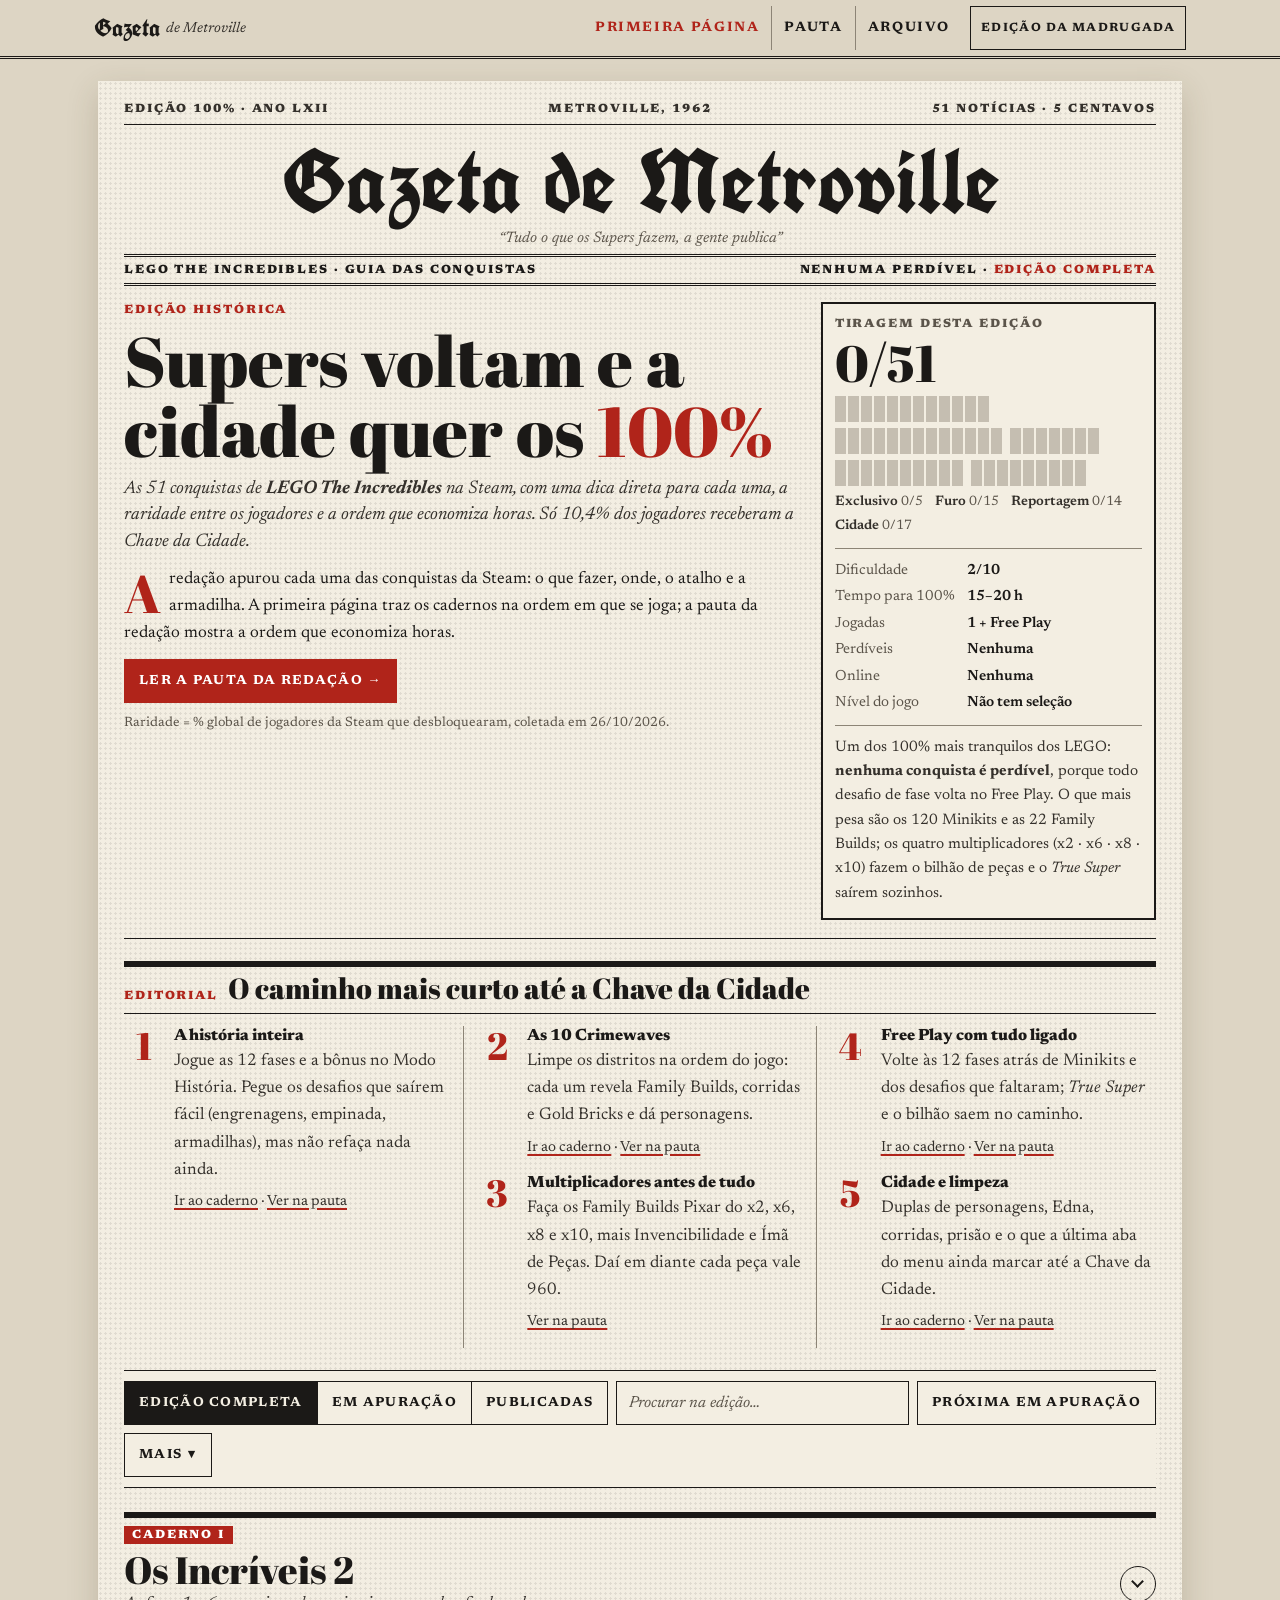
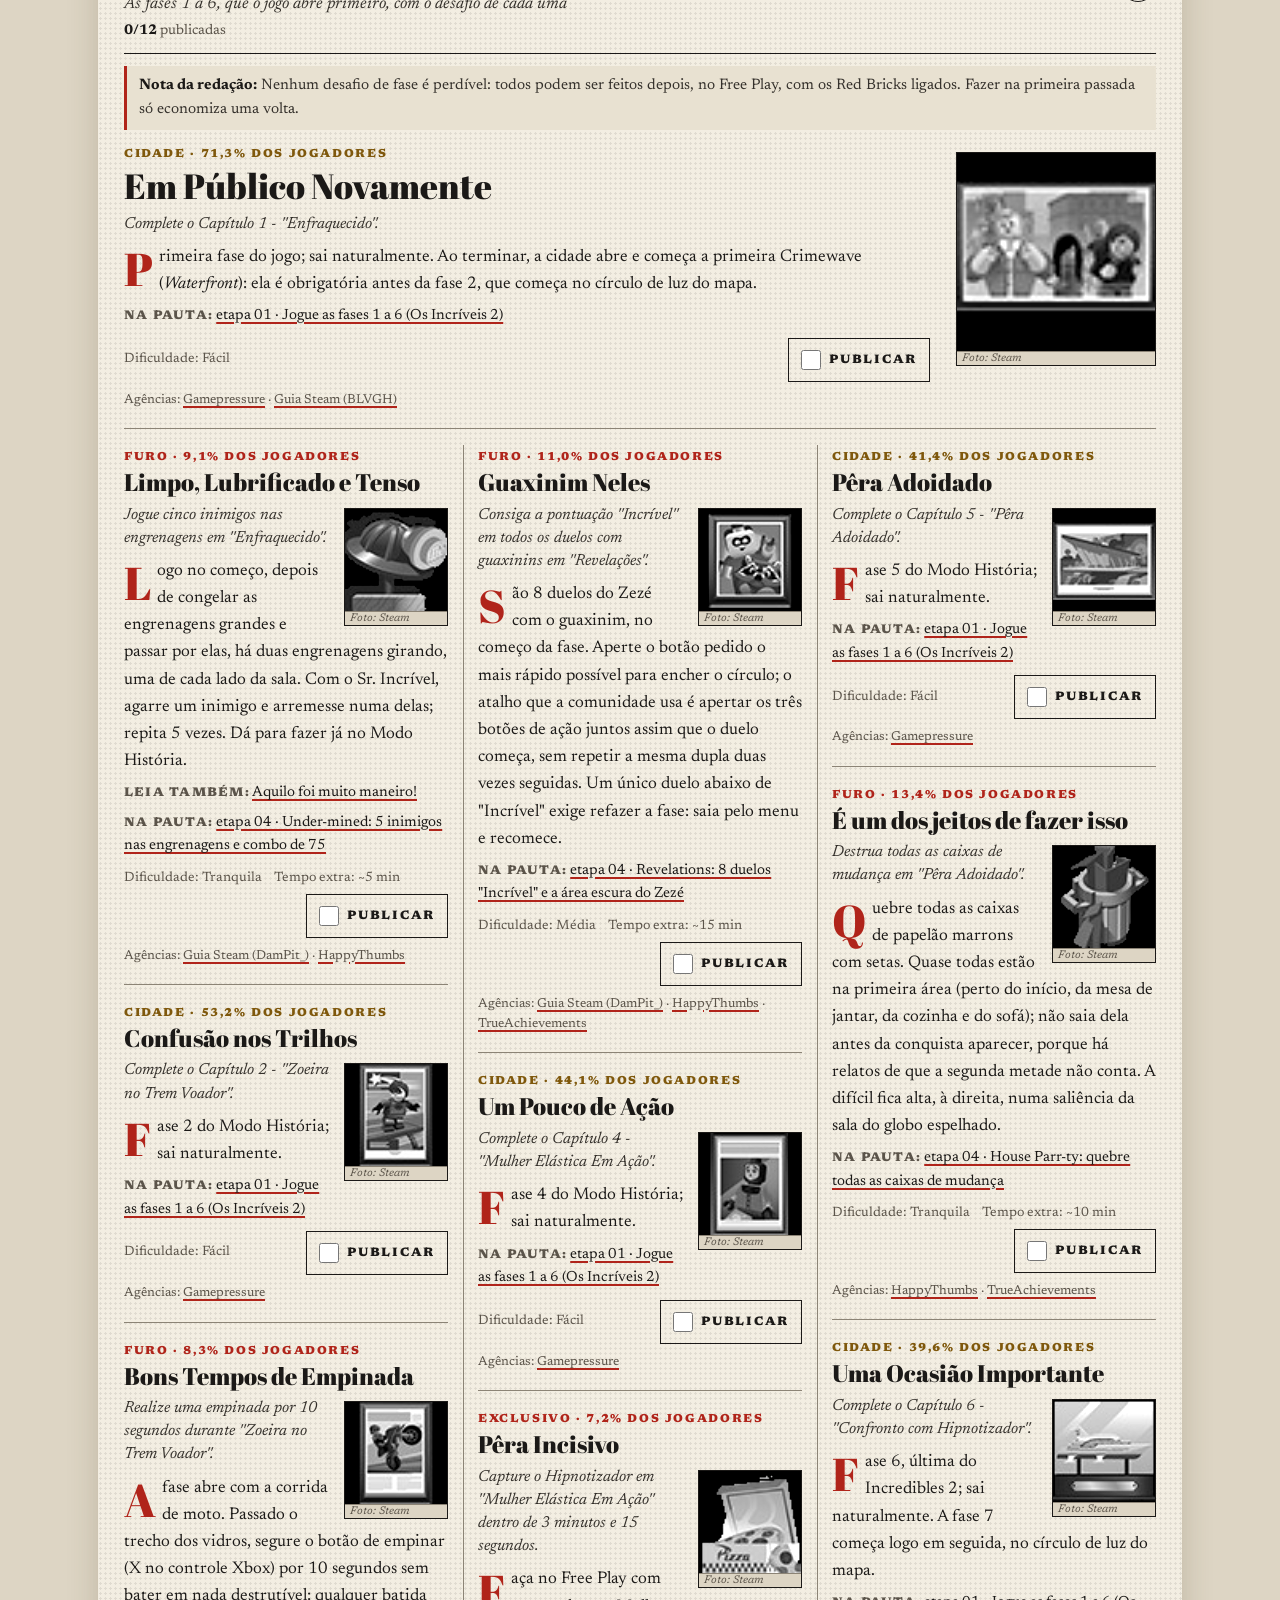
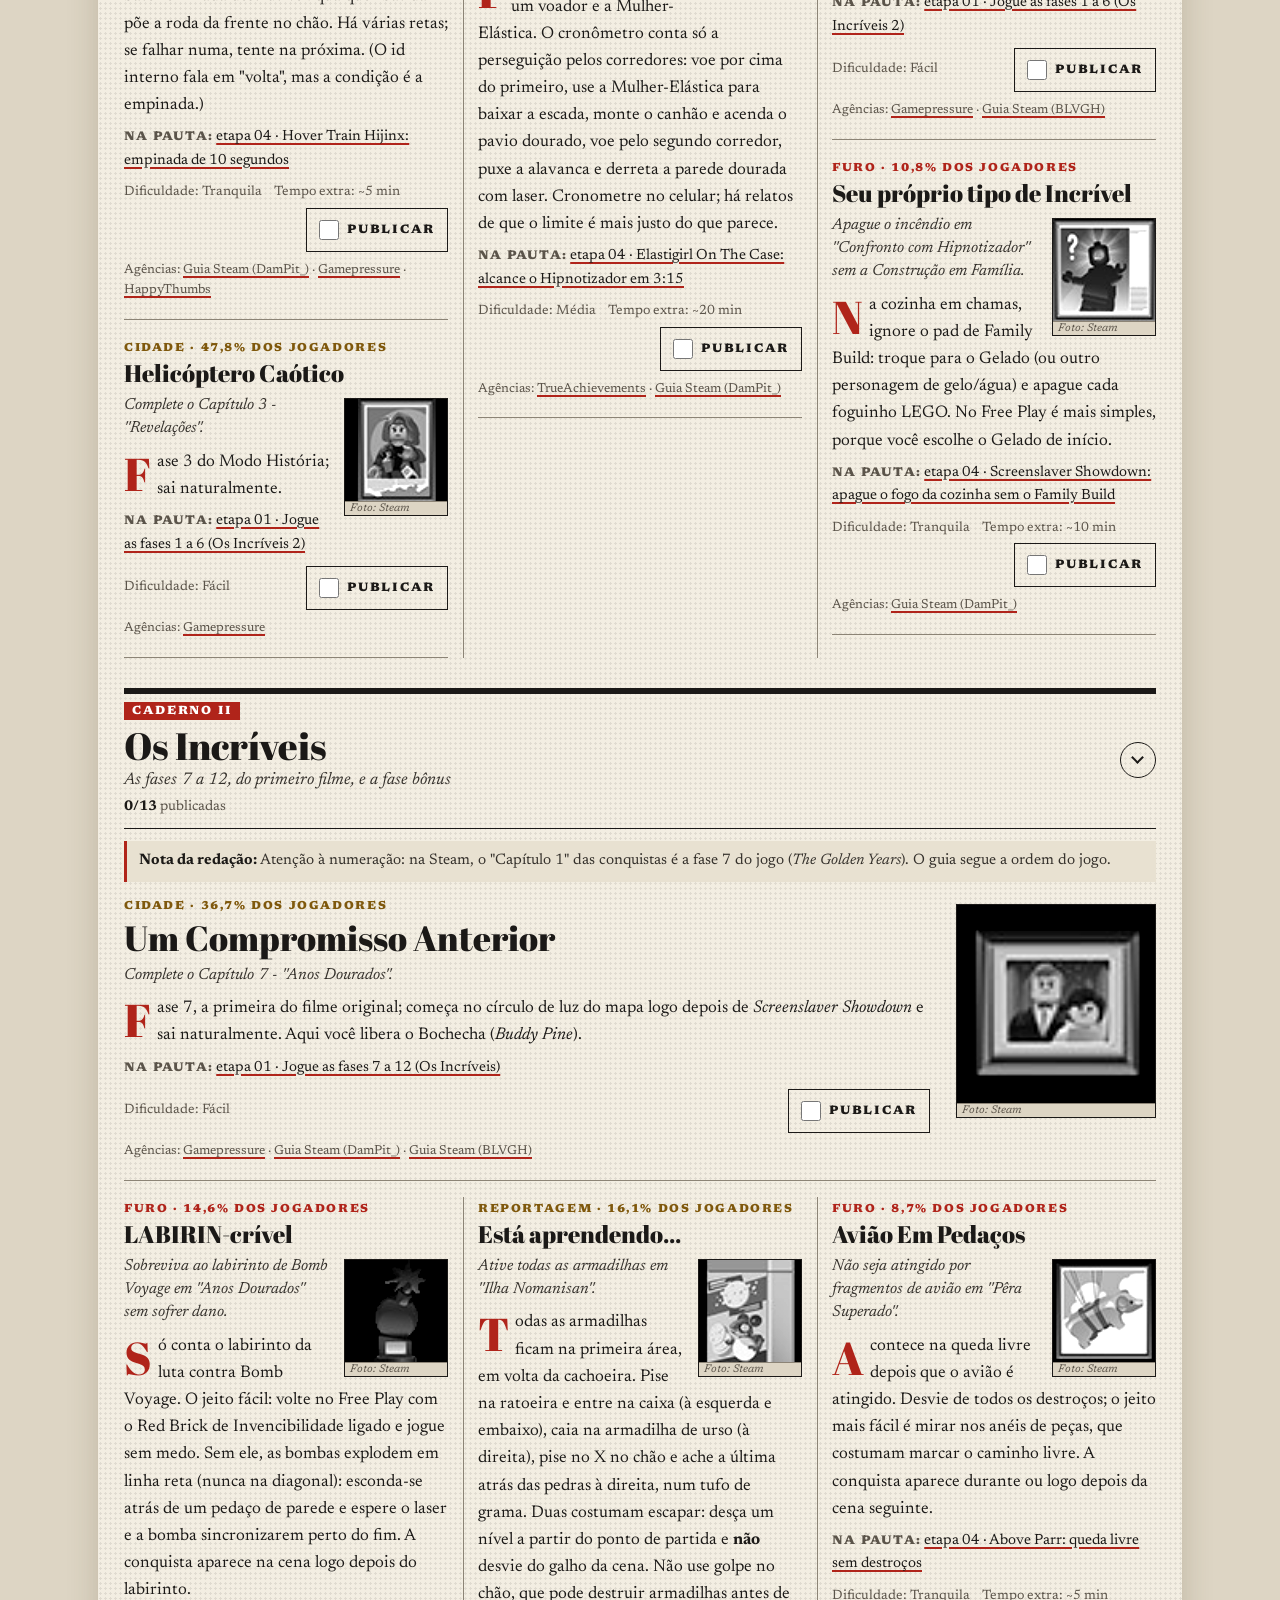
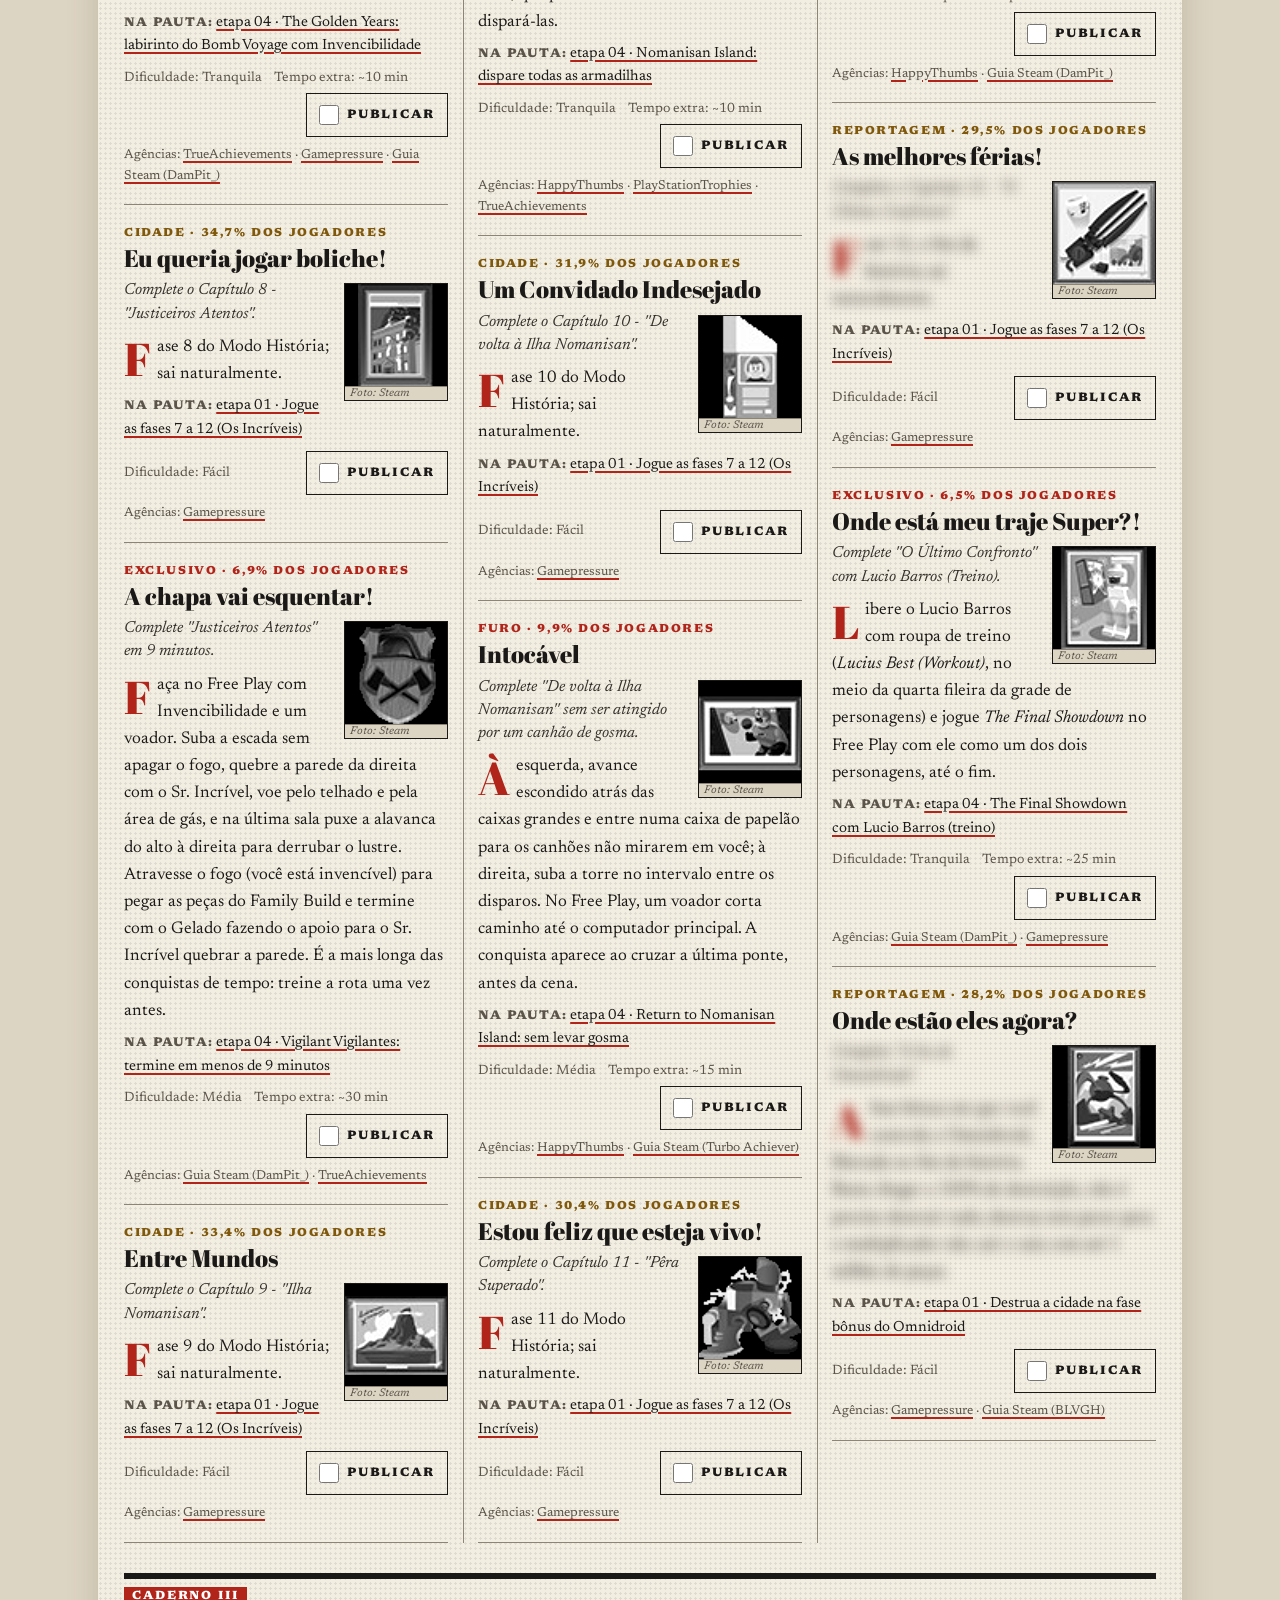
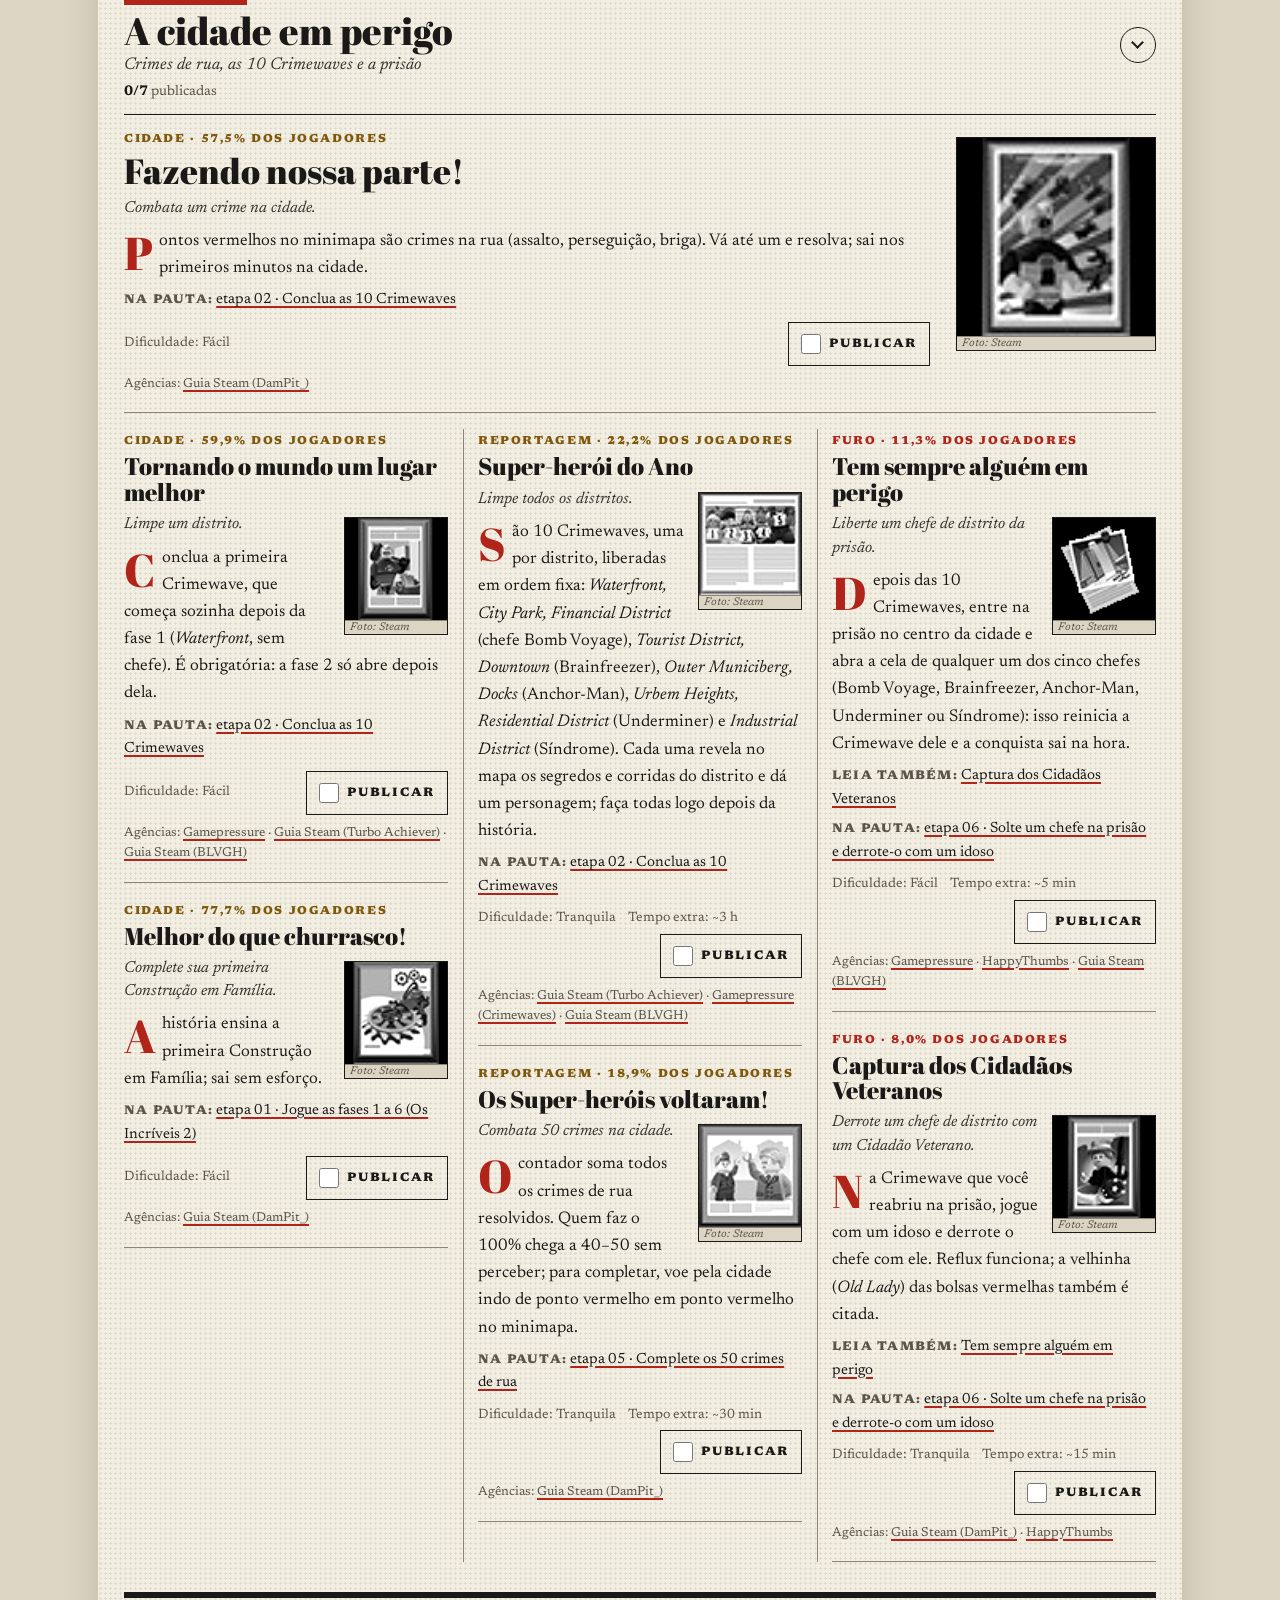
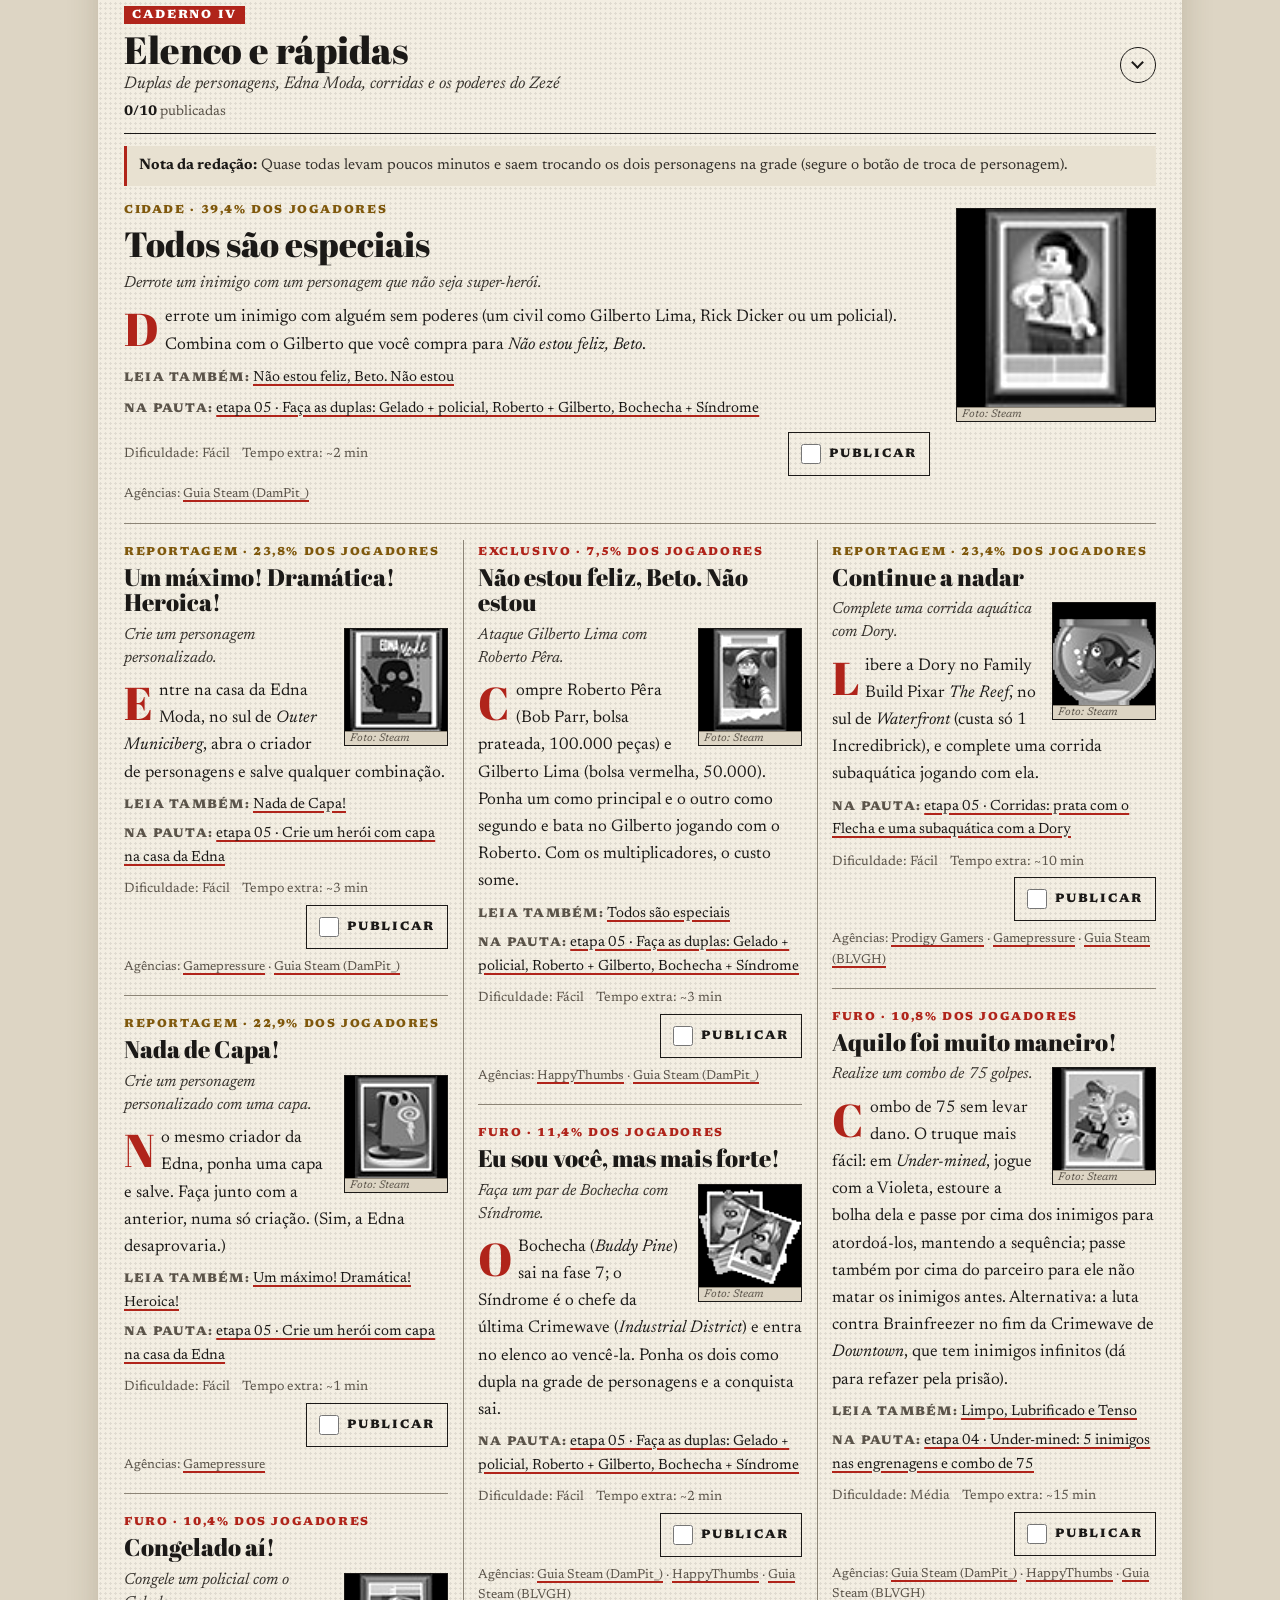
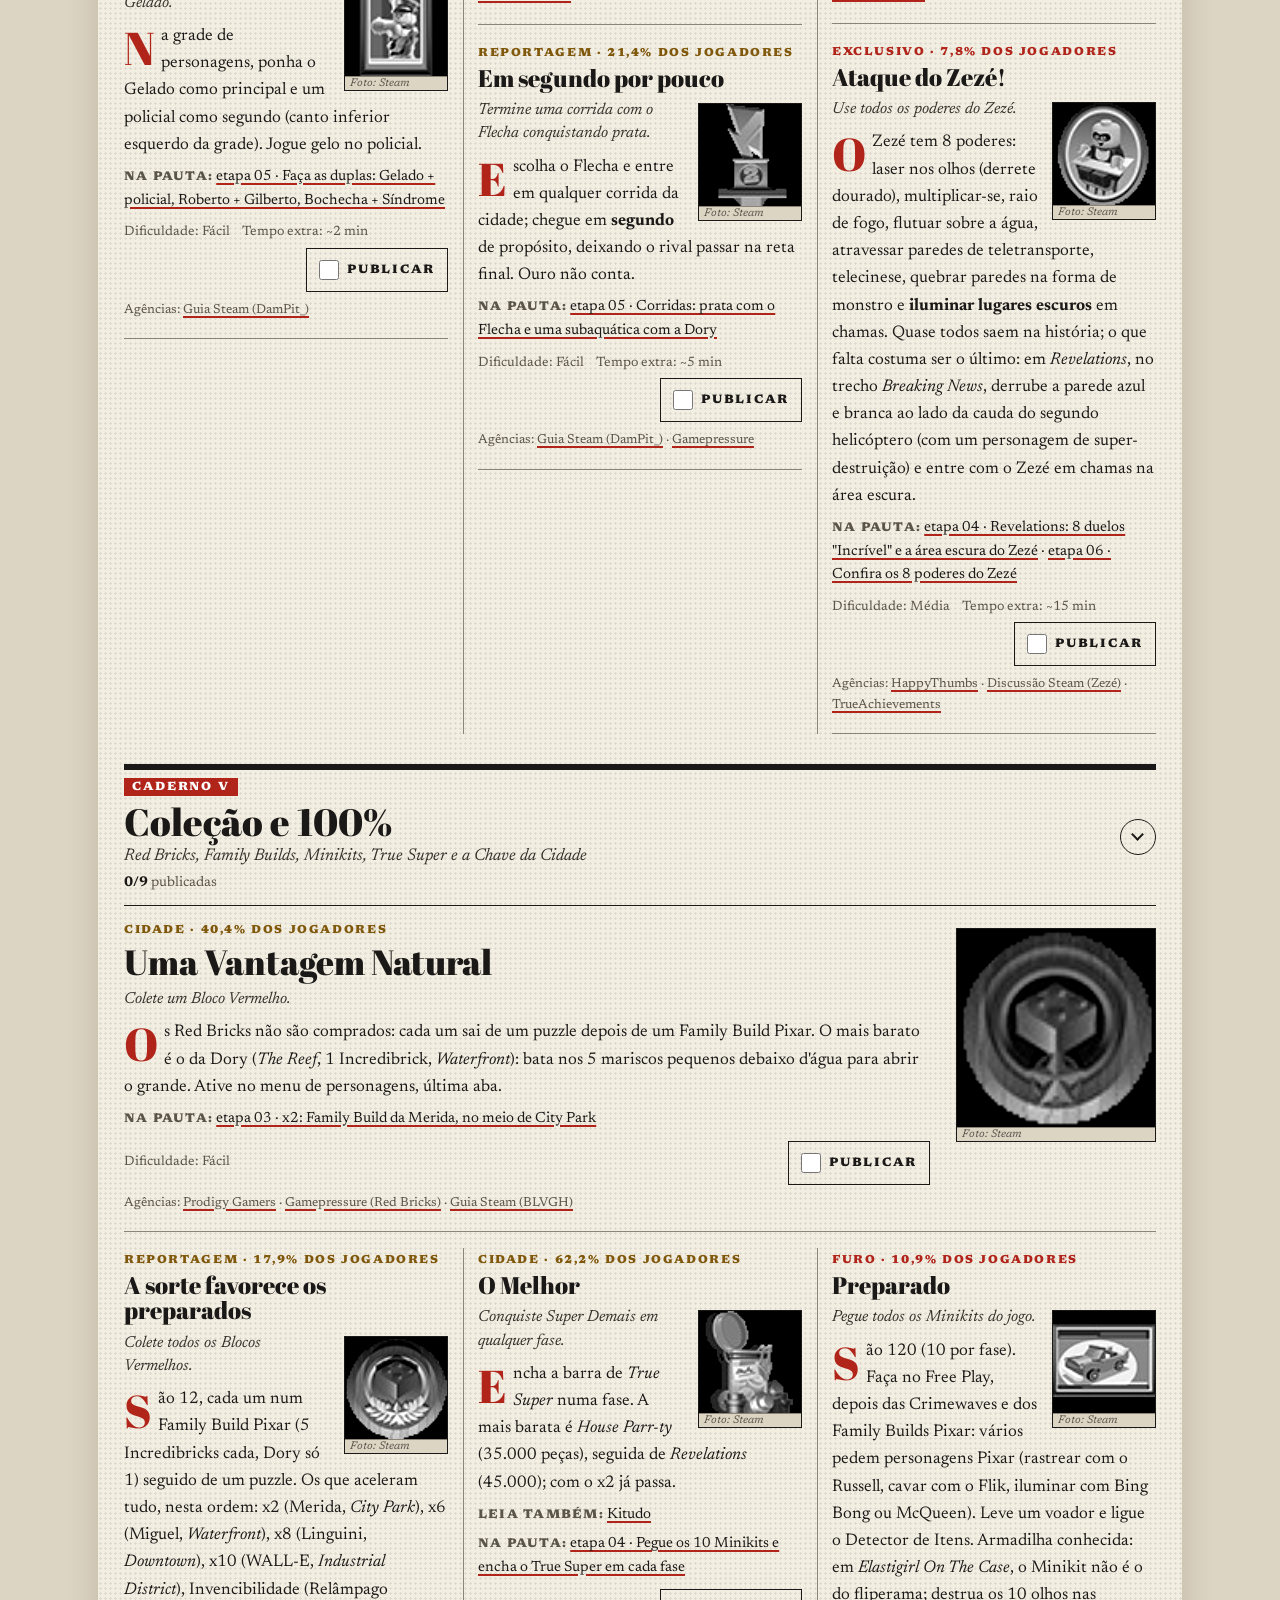
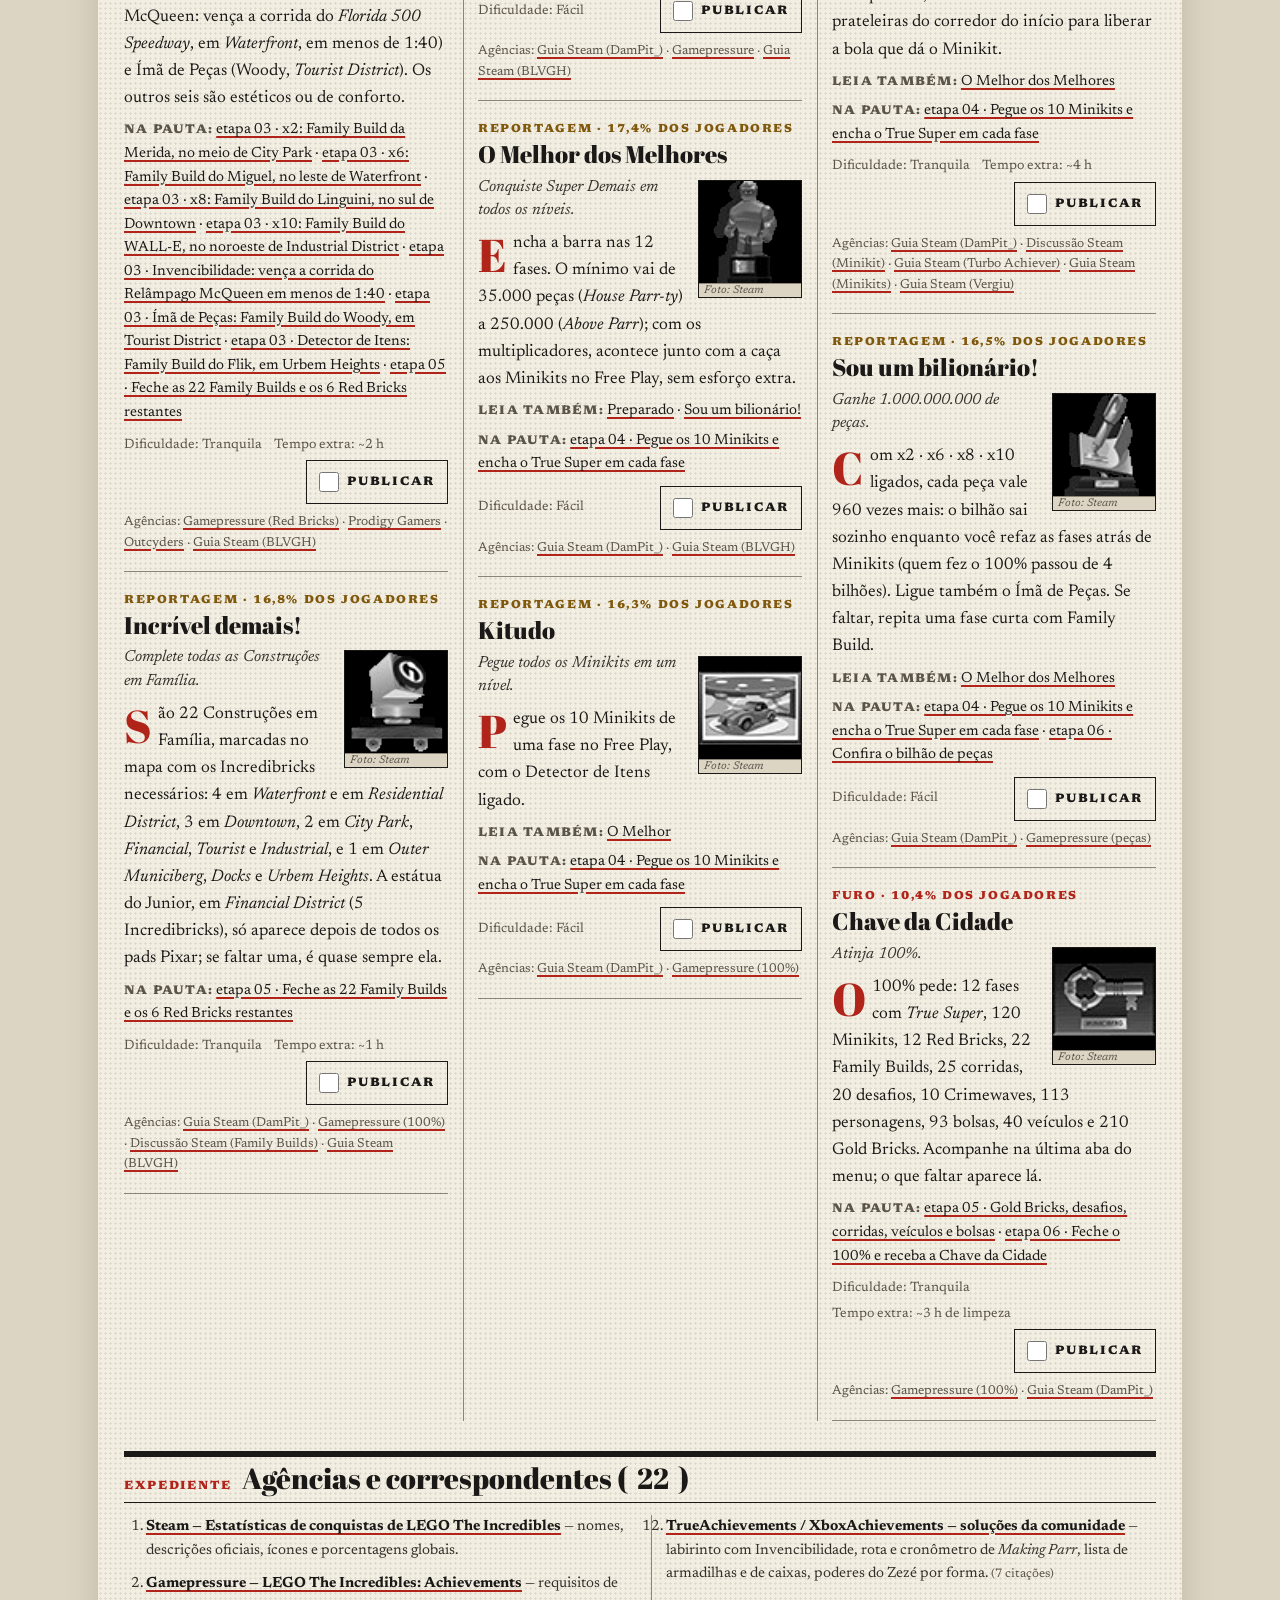
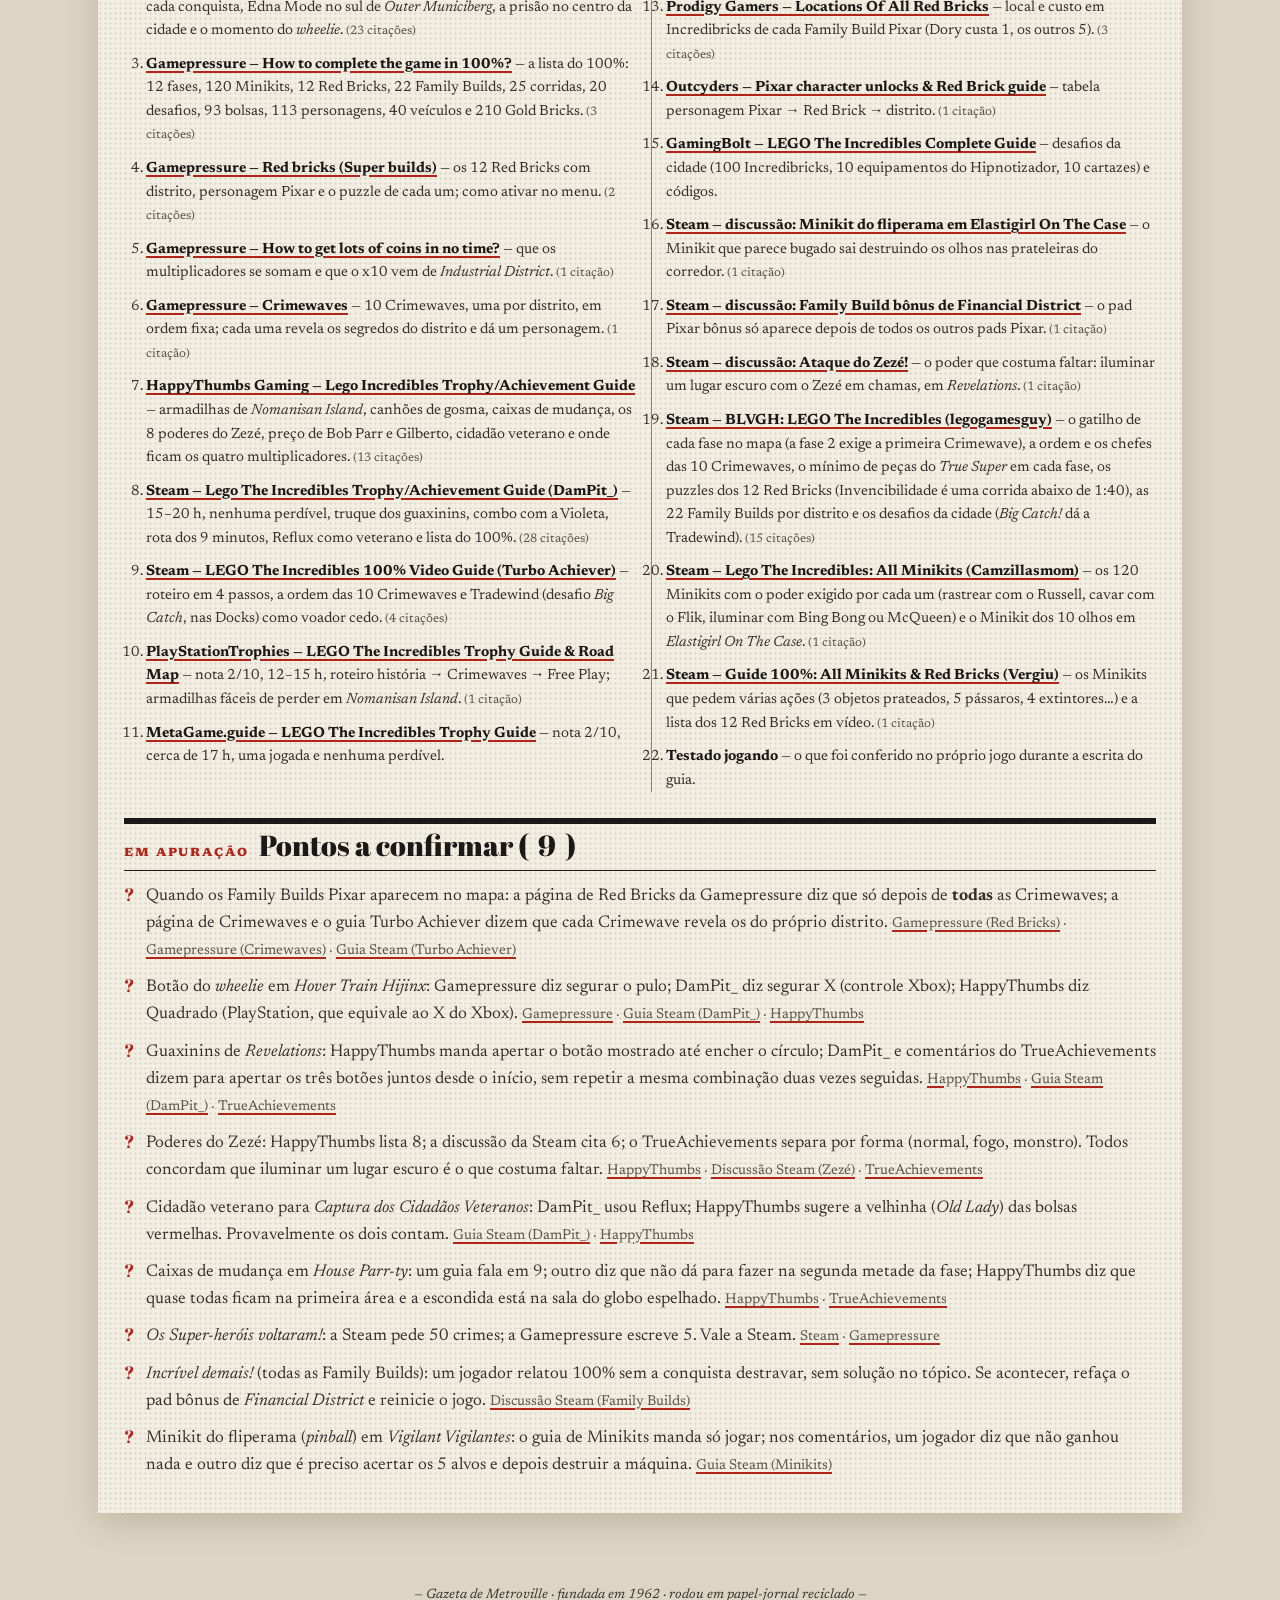
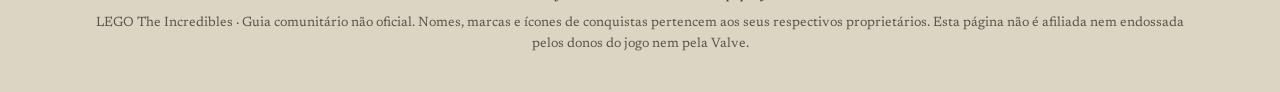
==== commit 2c61173a: "Switch the site theme to "Gazeta de Metroville" (concept 5) Replaces the Dossiê da Família theme wit" ====
--- a/index.html
+++ b/index.html
@@ -3,8 +3,8 @@
 <head>
 <meta charset="utf-8">
 <meta name="viewport" content="width=device-width, initial-scale=1, viewport-fit=cover">
-<meta name="theme-color" content="#1b1411">
-<title>LEGO The Incredibles — Dossiê das 51 conquistas</title>
+<meta name="theme-color" content="#121416">
+<title>Gazeta de Metroville — as 51 conquistas de LEGO The Incredibles</title>
 <meta name="description" content="As 51 conquistas de LEGO The Incredibles com dica de como conseguir cada uma, raridade, roteiro do 100%, rota de 35 tarefas e checklist com progresso salvo no navegador. Nenhuma é perdível.">
 <link rel="canonical" href="https://ruysalles.github.io/LegoTheIncredibles/">
 
@@ -18,63 +18,73 @@
 <meta property="og:title" content="LEGO The Incredibles — Conquistas 100%">
 <meta property="og:description" content="51 conquistas com dica, raridade, rota de 35 tarefas e checklist. Nenhuma perdível.">
 <meta property="og:url" content="https://ruysalles.github.io/LegoTheIncredibles/">
-<meta property="og:image" content="https://ruysalles.github.io/LegoTheIncredibles/og-image-3.jpg">
+<meta property="og:image" content="https://ruysalles.github.io/LegoTheIncredibles/og-image-5.jpg">
 <meta property="og:image:type" content="image/jpeg">
 <meta property="og:image:width" content="1200">
 <meta property="og:image:height" content="630">
 <meta property="og:image:alt" content="LEGO The Incredibles — Guia de conquistas 100%">
 <meta name="twitter:card" content="summary_large_image">
 <meta name="twitter:title" content="LEGO The Incredibles — Conquistas 100%">
-<meta name="twitter:image" content="https://ruysalles.github.io/LegoTheIncredibles/og-image-3.jpg">
+<meta name="twitter:image" content="https://ruysalles.github.io/LegoTheIncredibles/og-image-5.jpg">
 
 <script src="assets/motor/theme-init.js"></script>
 <!-- TEMA: fontes, folhas de estilo e arte são do guia (assets/tema/). O motor.css é só o mínimo funcional. -->
 <link rel="preconnect" href="https://fonts.googleapis.com"><link rel="preconnect" href="https://fonts.gstatic.com" crossorigin>
-<link href="https://fonts.googleapis.com/css2?family=Courier+Prime:ital,wght@0,400;0,700;1,400&family=Libre+Franklin:ital,wght@0,400;0,600;0,800;1,400&family=Staatliches&display=swap" rel="stylesheet">
+<link href="https://fonts.googleapis.com/css2?family=Abril+Fatface&family=Newsreader:ital,opsz,wght@0,6..72,400;0,6..72,600;0,6..72,800;1,6..72,400&family=UnifrakturCook:wght@700&display=swap" rel="stylesheet">
 <link rel="stylesheet" href="assets/motor/motor.css">
 <link rel="stylesheet" href="assets/tema/tema.css">
 </head>
 <body data-pagina="conquistas">
 <a class="g-pular" href="#conteudo">Pular para o conteúdo</a>
-<header class="dz-topo" data-g="topo"></header>
-<main id="conteudo" class="dz-mesa">
+<header class="gz-topo" data-g="topo"></header>
+<main id="conteudo" class="gz-banca">
+<div class="gz-jornal">
 
- <section class="dz-capa" aria-labelledby="titulo">
-  <span class="dz-etq dz-tw">PROCESSO Nº 818320 · PROGRAMA DE REALOCAÇÃO DE SUPERS</span>
-  <span class="dz-carimbo" aria-hidden="true">Confidencial</span>
-  <span class="dz-lacre" aria-hidden="true">i</span>
-  <h1 id="titulo">Assunto: <em>100%</em> da família Pêra</h1>
-  <p class="dz-intro" data-g="intro"></p>
-  <div data-g="sec-resumo" aria-label="Resumo do 100%"><div data-g="resumo"></div></div>
-  <div class="dz-controle">
-   <header><span>Ficha de controle · casos encerrados</span><b data-t="feitas">0/<span data-g="total">51</span></b></header>
-   <div class="dz-grade" data-t="controle"></div>
-   <p class="dz-raridades" data-t="raridade"></p>
-   <p class="g-sr" data-g="progresso" aria-live="polite"></p>
-  </div>
-  <div class="dz-capa-pe">
-   <a class="dz-btn dz-btn-forte" data-g="link-rota" href="rota.html">Abrir a ordem de missão →</a>
-   <p class="dz-leve" data-g="nota-raridade"></p>
-  </div>
+ <section class="gz-cabecalho" aria-label="Cabeçalho">
+  <div class="gz-linha gz-versal"><span>Edição 100% · Ano LXII</span><span>Metroville, 1962</span><span><span data-g="total">51</span> notícias · 5 centavos</span></div>
+  <p class="gz-nome">Gazeta de Metroville</p>
+  <p class="gz-lema">“Tudo o que os Supers fazem, a gente publica”</p>
+  <div class="gz-faixa gz-versal"><span>LEGO The Incredibles · guia das conquistas</span><span>Nenhuma perdível · <b>edição completa</b></span></div>
  </section>
 
- <section class="dz-memo" data-g="sec-roteiro" aria-labelledby="titulo-plano">
-  <h2 id="titulo-plano"><span class="dz-tw">MEMORANDO ·</span> Plano de ação para o 100%</h2>
+ <section class="gz-capa" aria-labelledby="titulo">
+  <div>
+   <p class="gz-kicker gz-versal">Edição histórica</p>
+   <h1 id="titulo">Supers voltam e a cidade quer os <em>100%</em></h1>
+   <p class="gz-sutia" data-g="intro"></p>
+   <p class="gz-texto-capa">A redação apurou cada uma das conquistas da Steam: o que fazer, onde, o atalho e a armadilha. A primeira página traz os cadernos na ordem em que se joga; a pauta da redação mostra a ordem que economiza horas.</p>
+   <div class="gz-capa-pe">
+    <a class="gz-btn gz-btn-forte" data-g="link-rota" href="rota.html">Ler a pauta da redação →</a>
+    <p class="gz-leve" data-g="nota-raridade"></p>
+   </div>
+  </div>
+  <aside class="gz-quadro" aria-label="Tiragem desta edição">
+   <small class="gz-versal">Tiragem desta edição</small>
+   <b class="gz-quadro-num" data-t="feitas">0/51</b>
+   <div class="gz-tiragem" data-t="tiragem"></div>
+   <p class="gz-raridades" data-t="raridade"></p>
+   <p class="g-sr" data-g="progresso" aria-live="polite"></p>
+   <div data-g="sec-resumo"><div data-g="resumo"></div></div>
+  </aside>
+ </section>
+
+ <section class="gz-secao" data-g="sec-roteiro" aria-labelledby="titulo-editorial">
+  <h2 id="titulo-editorial"><span class="gz-versal">Editorial</span> O caminho mais curto até a Chave da Cidade</h2>
   <div data-g="roteiro"></div>
  </section>
 
- <div class="dz-ferramentas" role="toolbar" aria-label="Filtros do arquivo">
-  <div class="dz-filtros">
-   <button type="button" data-g="filtro" data-filtro="all" aria-pressed="true">Todos</button>
-   <button type="button" data-g="filtro" data-filtro="pending" aria-pressed="false">Em aberto</button>
-   <button type="button" data-g="filtro" data-filtro="done" aria-pressed="false">Encerrados</button>
+ <div class="gz-ferramentas" role="toolbar" aria-label="Filtros da edição">
+  <div class="gz-filtros">
+   <button type="button" data-g="filtro" data-filtro="all" aria-pressed="true">Edição completa</button>
+   <button type="button" data-g="filtro" data-filtro="pending" aria-pressed="false">Em apuração</button>
+   <button type="button" data-g="filtro" data-filtro="done" aria-pressed="false">Publicadas</button>
    <button type="button" data-g="perdiveis" aria-pressed="false">Com prazo</button>
   </div>
-  <input class="dz-busca" type="search" data-g="busca" placeholder="Procurar no arquivo…" aria-label="Procurar conquista ou dica">
-  <button type="button" class="dz-btn" data-g="proxima">Próximo caso em aberto</button>
-  <details class="dz-mais" data-g="menu-mais">
+  <input class="gz-busca" type="search" data-g="busca" placeholder="Procurar na edição…" aria-label="Procurar conquista ou dica">
+  <button type="button" class="gz-btn" data-g="proxima">Próxima em apuração</button>
+  <details class="gz-mais" data-g="menu-mais">
    <summary>Mais</summary>
-   <div class="dz-mais-lista">
+   <div class="gz-mais-lista">
     <button type="button" data-g="spoilers" aria-pressed="false">Mostrar spoilers</button>
     <button type="button" data-g="imprimir">Imprimir / PDF</button>
     <button type="button" data-g="exportar">Exportar progresso</button>
@@ -84,14 +94,16 @@
   </details>
  </div>
 
- <div class="dz-pastas" data-g="capitulos"></div>
- <p class="dz-vazio" data-g="vazio" hidden>Nenhum caso no arquivo corresponde à busca ou ao filtro.</p>
+ <div class="gz-cadernos" data-g="capitulos"></div>
+ <p class="gz-vazio" data-g="vazio" hidden>Nenhuma matéria desta edição corresponde à busca ou ao filtro.</p>
 
- <section class="dz-anexo" aria-labelledby="titulo-fontes">
-  <h2 id="titulo-fontes"><span class="dz-tw">ANEXO A ·</span> Informantes (<span data-g="total-fontes"></span>)</h2>
+ <section class="gz-anexo" aria-labelledby="titulo-fontes">
+  <h2 id="titulo-fontes"><span class="gz-versal">Expediente</span> Agências e correspondentes (<span data-g="total-fontes"></span>)</h2>
   <div data-g="fontes"></div>
-  <div class="dz-anexo-b" data-g="sec-confirmar"><h2><span class="dz-tw">ANEXO B ·</span> Pendências de verificação (<span data-g="total-confirmar"></span>)</h2><div data-g="confirmar"></div></div>
+  <div class="gz-anexo-b" data-g="sec-confirmar"><h2><span class="gz-versal">Em apuração</span> Pontos a confirmar (<span data-g="total-confirmar"></span>)</h2><div data-g="confirmar"></div></div>
  </section>
+
+</div>
 </main>
 <footer data-g="rodape"></footer>
 <script type="module" src="assets/motor/conquistas.js"></script>
--- a/assets/tema/tema.css
+++ b/assets/tema/tema.css
@@ -1,357 +1,328 @@
-/* TEMA "O Dossiê da Família" — LEGO The Incredibles.
-   O arquivo do agente Rick Dicker sobre a família Pêra, nas cores do uniforme dos Incríveis.
-   Escuro "Noite em Municiberg" · Claro "Cartaz de Metroville". Direção de arte: docs/direcao-de-arte.md. */
+/* TEMA "Gazeta de Metroville" — LEGO The Incredibles.
+   O jornal da cidade em 1962 cobrindo a volta dos Supers: primeira página, cadernos, matérias em colunas, pauta da redação.
+   Escuro "Edição da madrugada" · Claro "Banca de jornal". Direção de arte: docs/direcao-de-arte.md. */
 
 /* ================================================================ tokens */
-:root,[data-theme="dark"]{ /* Noite em Municiberg */
-  --mesa:#1b1411;--pasta:#2a1f1a;--pasta-borda:#4d382b;--ficha:#33261f;--pauta:#45342a;
-  --texto:#f3e6cf;--suave:#dccdb3;--mudo:#b5a487;
-  --tinta:#d0381c;--tinta-fundo:#ee4a2f22;--tinta-txt:#ff7a62;--laranja:#f4973d;--azul:#4fb3aa;--verde:#8cc66f;--preto:#120d0b;
-  --grampo:#b5a487;--sombra:#0009;--foto:#f3e6cf;
+:root,[data-theme="dark"]{ /* Edição da madrugada */
+  --mesa:#121416;--papel:#1d2024;--papel2:#262a30;--fio:#4a505a;--fio-forte:#ece6d8;
+  --tinta:#ece6d8;--suave:#d2cbbb;--mudo:#a9a291;
+  --vermelho:#ff6a52;--vermelho-fundo:#c8321f;--mostarda:#e7b54d;--azul:#86b6e8;--verde:#9bcf7c;
+  --reticula:#ffffff12;--sombra:#0009;
   color-scheme:dark;
 }
-[data-theme="light"]{ /* Cartaz de Metroville */
-  --mesa:#e8d6b3;--pasta:#f4b46a;--pasta-borda:#c9772a;--ficha:#fbf3e2;--pauta:#ead9b9;
-  --texto:#21170f;--suave:#3d2f22;--mudo:#5e4c39;
-  --tinta:#c0301a;--tinta-fundo:#c0301a18;--tinta-txt:#962110;--laranja:#a8520a;--azul:#1d6c66;--verde:#3d6e2c;--preto:#21170f;
-  --grampo:#7b6a55;--sombra:#5a3a1a33;--foto:#fffdf7;
+[data-theme="light"]{ /* Banca de jornal */
+  --mesa:#ddd5c4;--papel:#f3eee2;--papel2:#e8e1d1;--fio:#8c8476;--fio-forte:#1b1917;
+  --tinta:#1b1917;--suave:#34302b;--mudo:#5b544a;
+  --vermelho:#b0241a;--vermelho-fundo:#b0241a;--mostarda:#7f580c;--azul:#1f5590;--verde:#3a6a2a;
+  --reticula:#00000014;--sombra:#4a3a2033;
   color-scheme:light;
 }
 :root{
-  --f-titulo:Staatliches,"Arial Narrow",sans-serif;
-  --f-tw:"Courier Prime","Courier New",monospace;
-  --f-texto:"Libre Franklin",system-ui,sans-serif;
-  --largura:1040px;
+  --f-gotica:UnifrakturCook,"Old English Text MT",serif;
+  --f-manchete:"Abril Fatface",Georgia,serif;
+  --f-texto:Newsreader,Georgia,"Times New Roman",serif;
+  --largura:1120px;
 }
 
 /* ================================================================ base */
 *,*::before,*::after{box-sizing:border-box}
-html{background:var(--mesa);scroll-padding-top:72px}
-body{margin:0;background:var(--mesa);color:var(--texto);font:16px/1.6 var(--f-texto);-webkit-text-size-adjust:100%;
-  background-image:radial-gradient(ellipse at 50% -10%,#ffffff0d,transparent 60%)}
-a{color:inherit;text-decoration-color:var(--tinta);text-decoration-thickness:2px;text-underline-offset:3px}
-a:hover{color:var(--tinta-txt)}
+html{background:var(--mesa);scroll-padding-top:64px}
+body{margin:0;background:var(--mesa);color:var(--tinta);font:17px/1.6 var(--f-texto);-webkit-text-size-adjust:100%}
+a{color:inherit;text-decoration-color:var(--vermelho);text-decoration-thickness:1.5px;text-underline-offset:3px}
+a:hover{color:var(--vermelho)}
 h1,h2,h3{margin:0;font-weight:400}
 p{margin:0}
 img{max-width:100%}
-button,input,summary,select{font:inherit;color:inherit}
-:focus-visible{outline:3px solid var(--laranja);outline-offset:3px}
-.dz-tw{font-family:var(--f-tw);font-weight:700;letter-spacing:.04em}
-.dz-leve{color:var(--mudo);font-size:.82rem}
-.dz-mesa{max-width:var(--largura);margin:0 auto;padding:22px 16px 40px}
-.g-pular{background:var(--tinta);color:#fff;padding:10px 16px}
-
-/* botões comuns */
-.dz-btn,.dz-filtros button,.dz-mais summary,.dz-mais-lista button,.dz-btn-menu,.dz-btn-tema{
-  display:inline-flex;align-items:center;justify-content:center;gap:8px;min-height:44px;padding:0 14px;cursor:pointer;
-  font:700 .88rem var(--f-tw);letter-spacing:.02em;background:var(--ficha);color:var(--suave);border:1px solid var(--pasta-borda);border-radius:2px;text-decoration:none}
-.dz-btn:hover,.dz-filtros button:hover,.dz-mais summary:hover{color:var(--texto);border-color:var(--texto)}
-.dz-btn-forte{background:var(--tinta);border-color:var(--tinta);color:#fff}
-.dz-btn-forte:hover{color:#fff;filter:brightness(1.08)}
-.dz-filtros button[aria-pressed="true"],[data-g="ocultar-feitas"][aria-pressed="true"],.dz-mais-lista button[aria-pressed="true"]{background:var(--texto);color:var(--mesa);border-color:var(--texto)}
-
-/* ================================================================ topo (casca) */
-.dz-topo{position:sticky;top:0;z-index:20;background:var(--mesa);border-bottom:1px solid var(--pasta-borda);box-shadow:0 6px 16px var(--sombra)}
-.dz-topo::after{content:"";display:block;height:6px;background:repeating-linear-gradient(90deg,var(--tinta) 0 40px,var(--laranja) 40px 60px,var(--preto) 60px 70px)}
-.dz-barra{max-width:var(--largura);margin:0 auto;padding:8px 16px;display:flex;align-items:center;gap:10px;flex-wrap:wrap}
-.dz-marca{display:inline-flex;align-items:center;gap:10px;text-decoration:none;font:400 1.35rem/1 var(--f-titulo);letter-spacing:.04em;margin-right:auto;min-height:44px}
-.dz-marca b{font-weight:400;color:var(--tinta-txt)}
-.dz-lacre-mini{width:30px;height:30px;border-radius:50%;background:var(--laranja);border:3px solid var(--preto);display:grid;place-items:center;font:400 1.1rem/1 var(--f-titulo);color:var(--preto)}
-.dz-nav{display:none;width:100%;flex-direction:column;gap:6px;padding:6px 0 4px}
-.dz-nav[data-aberto]{display:flex}
-.dz-nav a{display:flex;align-items:center;min-height:44px;padding:0 14px;font:400 1.15rem var(--f-titulo);letter-spacing:.06em;text-decoration:none;background:var(--pasta);border:1px solid var(--pasta-borda);border-top:3px solid var(--pasta-borda);border-radius:6px 6px 0 0}
-.dz-nav a[aria-current="page"]{border-top-color:var(--tinta);color:var(--texto)}
-.dz-btn-tema .dz-lampada{width:14px;height:14px;border-radius:50%;background:var(--laranja);box-shadow:0 0 10px var(--laranja)}
-[data-theme="light"] .dz-btn-tema .dz-lampada{background:var(--preto);box-shadow:none}
-.dz-tema-txt{display:none}
+button,input,summary{font:inherit;color:inherit}
+:focus-visible{outline:3px solid var(--mostarda);outline-offset:3px}
+.g-pular{background:var(--vermelho-fundo);color:#fff;padding:10px 16px}
+.gz-banca{max-width:var(--largura);margin:0 auto;padding:14px 10px 40px}
+.gz-jornal{background-color:var(--papel);padding:14px 14px 28px;box-shadow:0 10px 30px var(--sombra);
+  background-image:radial-gradient(var(--reticula) 1px,transparent 1.3px);background-size:5px 5px}
+.gz-versal{font:800 .74rem/1.4 var(--f-texto);letter-spacing:.16em;text-transform:uppercase}
+
+/* botões comuns: caixas de texto finas, como etiquetas do jornal */
+.gz-btn,.gz-filtros button,.gz-mais summary,.gz-mais-lista button{
+  display:inline-flex;align-items:center;justify-content:center;gap:6px;min-height:44px;padding:0 14px;cursor:pointer;
+  font:700 .82rem/1.2 var(--f-texto);letter-spacing:.1em;text-transform:uppercase;background:transparent;color:var(--tinta);border:1px solid var(--fio-forte);border-radius:0;text-decoration:none}
+.gz-btn:hover,.gz-filtros button:hover,.gz-mais summary:hover{background:var(--papel2);color:var(--tinta)}
+.gz-btn-forte{background:var(--vermelho-fundo);border-color:var(--vermelho-fundo);color:#fff}
+.gz-btn-forte:hover{background:var(--vermelho-fundo);color:#fff;filter:brightness(1.08)}
+.gz-filtros button[aria-pressed="true"],[data-g="ocultar-feitas"][aria-pressed="true"],.gz-mais-lista button[aria-pressed="true"]{background:var(--tinta);color:var(--papel)}
+
+/* ================================================================ topo (casca): a orelha do jornal */
+.gz-topo{position:sticky;top:0;z-index:20;background:var(--mesa);border-bottom:3px double var(--fio-forte)}
+.gz-barra{max-width:var(--largura);margin:0 auto;padding:6px 14px;display:flex;align-items:center;gap:8px;flex-wrap:wrap}
+.gz-marca{display:inline-flex;align-items:baseline;gap:6px;min-height:44px;align-items:center;margin-right:auto;text-decoration:none}
+.gz-gotica{font:700 1.55rem/1 var(--f-gotica)}
+.gz-marca-sub{font:italic .9rem var(--f-texto);color:var(--suave)}
+.gz-nav{display:none;width:100%;flex-direction:column;gap:4px;padding:4px 0 6px}
+.gz-nav[data-aberto]{display:flex}
+.gz-nav a{display:flex;align-items:center;min-height:44px;padding:0 12px;font:700 .85rem var(--f-texto);letter-spacing:.12em;text-transform:uppercase;text-decoration:none;border-top:1px solid var(--fio)}
+.gz-nav a[aria-current="page"]{color:var(--vermelho)}
+.gz-btn-menu,.gz-btn-tema{padding:0 10px}
+.gz-edicao-noite{display:none}
+[data-theme="light"] .gz-edicao-dia{display:none}
+[data-theme="light"] .gz-edicao-noite{display:inline}
+[data-theme="dark"] .gz-edicao-dia{display:inline}
+.gz-edicao-dia,.gz-edicao-noite{font-size:.74rem}
+@media (max-width:420px){.gz-marca-sub{display:none}}
+@media (max-width:759px){.gz-so-largo{display:none}}
 @media (min-width:760px){
-  .dz-btn-menu{display:none}
-  .dz-nav{display:flex;width:auto;flex-direction:row;padding:0}
-  .dz-nav a{min-height:40px;font-size:1.05rem}
-  .dz-tema-txt{display:inline}
-}
-
-/* ================================================================ capa da pasta */
-.dz-capa{position:relative;margin-top:18px;background:var(--pasta);border:1px solid var(--pasta-borda);border-radius:4px 14px 4px 4px;padding:18px 14px 30px;box-shadow:0 8px 24px var(--sombra)}
-.dz-capa::before{content:"";position:absolute;top:-14px;left:22px;width:150px;height:16px;background:var(--pasta);border:1px solid var(--pasta-borda);border-bottom:0;border-radius:8px 8px 0 0}
-.dz-capa::after{content:"";position:absolute;left:0;right:0;bottom:0;height:10px;border-radius:0 0 4px 4px;background:repeating-linear-gradient(90deg,var(--tinta) 0 40px,var(--laranja) 40px 60px,var(--preto) 60px 70px)}
-.dz-etq{display:inline-block;max-width:calc(100% - 56px);background:var(--ficha);border:1px solid var(--pasta-borda);padding:4px 10px;font-size:.74rem}
-.dz-carimbo{display:inline-block;margin:12px 0 0;transform:rotate(-6deg);border:3px solid var(--tinta);color:var(--tinta-txt);font:400 1.1rem/1 var(--f-titulo);letter-spacing:.12em;padding:6px 10px;border-radius:4px;opacity:.9}
-.dz-lacre{position:absolute;top:12px;right:12px;width:46px;height:46px;border-radius:50%;background:var(--laranja);border:4px solid var(--preto);display:grid;place-items:center;font:400 1.8rem/1 var(--f-titulo);color:var(--preto);box-shadow:0 4px 10px var(--sombra)}
-.dz-capa h1{font:400 clamp(2.1rem,8.4vw,3.7rem)/1 var(--f-titulo);letter-spacing:.02em;margin:12px 0 8px}
-.dz-capa h1 em{font-style:normal;color:var(--tinta-txt)}
-.dz-intro{color:var(--suave);max-width:640px;margin-bottom:14px}
-.dz-campos{display:grid;grid-template-columns:1fr 1fr;border:1px solid var(--pasta-borda);background:var(--ficha)}
-.dz-campos div{padding:7px 10px;border-right:1px solid var(--pasta-borda);border-bottom:1px solid var(--pasta-borda);min-width:0}
-.dz-campos div:nth-child(2n){border-right:0}
-.dz-campos small{display:block;font-size:.66rem;letter-spacing:.14em;text-transform:uppercase;color:var(--mudo)}
-.dz-campos b{font:700 1rem var(--f-tw)}
-.dz-campo-forte b{color:var(--tinta-txt)}
-.dz-parecer{margin-top:10px;background:var(--ficha);border:1px solid var(--pasta-borda);padding:10px 12px;color:var(--suave)}
-.dz-parecer b,.dz-nota b,.dz-dica b,.dz-ref b,.dz-prazo b,.dz-informantes b{font:700 .74rem var(--f-tw);letter-spacing:.1em;color:var(--tinta-txt)}
-.dz-controle{margin-top:12px;background:var(--ficha);border:1px solid var(--pasta-borda);padding:10px 12px}
-.dz-controle header{display:flex;justify-content:space-between;align-items:baseline;gap:10px;font-size:.72rem;letter-spacing:.12em;text-transform:uppercase;color:var(--mudo)}
-.dz-controle header b{color:var(--texto);font:700 1rem var(--f-tw);letter-spacing:0;text-transform:none;white-space:nowrap}
-.dz-grade{display:flex;flex-wrap:wrap;gap:8px 10px;margin-top:8px}
-.dz-grupo{display:flex;flex-wrap:wrap;gap:4px}
-.dz-grade a{display:block;width:20px;height:20px;border:1px solid var(--pauta);border-radius:2px;background:transparent;transition:background .2s,border-color .2s}
-.dz-grade a:hover{border-color:var(--texto)}
-.dz-grade a[data-on]{background:var(--tinta);border-color:var(--tinta)}
-.dz-grupo:nth-child(2n) a[data-on]{background:var(--laranja);border-color:var(--laranja)}
-.dz-raridades{display:flex;flex-wrap:wrap;gap:6px 14px;margin-top:8px;font:700 .78rem var(--f-tw);color:var(--mudo)}
-.dz-raridades b{color:var(--suave)}
-.dz-raridades:empty{display:none}
-.dz-capa-pe{display:flex;flex-wrap:wrap;align-items:center;gap:10px 16px;margin-top:14px}
+  .gz-btn-menu{display:none}
+  .gz-nav{display:flex;width:auto;flex-direction:row;gap:0;padding:0}
+  .gz-nav a{border-top:0;border-left:1px solid var(--fio)}
+  .gz-nav a:first-child{border-left:0}
+}
+
+/* ================================================================ cabeçalho do jornal */
+.gz-cabecalho{text-align:center}
+.gz-linha{display:flex;justify-content:space-between;gap:6px 12px;flex-wrap:wrap;border-bottom:1px solid var(--fio-forte);padding-bottom:6px;color:var(--suave)}
+.gz-nome{font:700 clamp(2.5rem,10vw,5.6rem)/1.05 var(--f-gotica);margin:10px 0 0}
+.gz-lema{font:italic .95rem var(--f-texto);color:var(--mudo);margin:2px 0 8px}
+.gz-faixa{display:flex;justify-content:space-between;gap:4px 12px;flex-wrap:wrap;border-top:3px double var(--fio-forte);border-bottom:3px double var(--fio-forte);padding:5px 0;text-align:left}
+.gz-faixa b{color:var(--vermelho);font-weight:800}
+
+/* ================================================================ capa: manchete + tiragem */
+.gz-capa{display:grid;gap:18px;margin-top:16px;padding-bottom:18px;border-bottom:1px solid var(--fio-forte)}
+.gz-kicker{color:var(--vermelho)}
+.gz-capa h1{font:400 clamp(2.1rem,8vw,4.4rem)/1 var(--f-manchete);margin:6px 0 10px}
+.gz-capa h1 em{font-style:normal;color:var(--vermelho)}
+.gz-sutia{font:italic 1.15rem/1.45 var(--f-texto);color:var(--suave);margin-bottom:10px}
+.gz-texto-capa{margin-bottom:12px}
+.gz-texto-capa::first-letter{font:400 3.1em/.8 var(--f-manchete);float:left;margin:6px 8px 0 0;color:var(--vermelho)}
+.gz-capa-pe{display:flex;flex-wrap:wrap;align-items:center;gap:10px 16px}
+.gz-leve{color:var(--mudo);font-size:.84rem}
+.gz-quadro{border:2px solid var(--fio-forte);padding:12px;align-self:start;background:var(--papel)}
+.gz-quadro>small{display:block;color:var(--mudo)}
+.gz-quadro-num{display:block;font:400 3.2rem/1 var(--f-manchete);margin:4px 0}
+.gz-tiragem{display:flex;flex-wrap:wrap;gap:6px 8px;margin:8px 0 6px}
+.gz-tiragem-grupo{display:flex;gap:2px}
+.gz-tiragem a{display:block;width:11px;height:26px;background:var(--fio);opacity:.45;transition:background .2s,opacity .2s}
+.gz-tiragem a:hover{opacity:1}
+.gz-tiragem a[data-on]{background:var(--vermelho);opacity:1}
+.gz-raridades{display:flex;flex-wrap:wrap;gap:2px 12px;font-size:.85rem;color:var(--mudo)}
+.gz-raridades b{color:var(--suave);font-weight:600}
+.gz-raridades:empty{display:none}
+.gz-ficha{display:grid;grid-template-columns:auto minmax(0,1fr);gap:3px 12px;margin:10px 0 0;padding-top:10px;border-top:1px solid var(--fio);font-size:.92rem}
+.gz-ficha dt{color:var(--mudo)}
+.gz-ficha dd{margin:0;font-weight:600}
+.gz-resumo{margin-top:10px;padding-top:10px;border-top:1px solid var(--fio);font-size:.95rem;color:var(--suave)}
+@media (min-width:860px){.gz-capa{grid-template-columns:minmax(0,2fr) minmax(0,1fr);gap:26px}}
+
+/* ================================================================ editorial (roteiro) */
+.gz-secao{margin-top:22px}
+.gz-secao>h2,.gz-anexo>h2,.gz-anexo-b>h2{display:flex;align-items:baseline;gap:10px;flex-wrap:wrap;border-top:6px solid var(--fio-forte);border-bottom:1px solid var(--fio-forte);padding:6px 0 8px;font:400 1.8rem/1.05 var(--f-manchete)}
+.gz-secao>h2 .gz-versal,.gz-anexo h2 .gz-versal{color:var(--vermelho)}
+.gz-editorial{list-style:none;margin:12px 0 0;padding:0;columns:1;column-gap:28px;column-rule:1px solid var(--fio)}
+.gz-editorial li{break-inside:avoid;display:grid;grid-template-columns:40px minmax(0,1fr);gap:10px;padding-bottom:14px}
+.gz-editorial-n{font:400 2.4rem/1 var(--f-manchete);color:var(--vermelho);text-align:center}
+.gz-editorial h3{font:800 1.02rem/1.25 var(--f-texto);margin-bottom:2px}
+.gz-editorial p{color:var(--suave)}
+@media (min-width:700px){.gz-editorial{columns:2}}
+@media (min-width:1000px){.gz-editorial{columns:3}}
+
+/* ================================================================ ferramentas */
+.gz-ferramentas{display:flex;flex-wrap:wrap;gap:8px;align-items:center;margin-top:22px;padding:10px 0;border-top:1px solid var(--fio-forte);border-bottom:1px solid var(--fio-forte)}
+.gz-filtros{display:flex;width:100%}
+.gz-filtros button{flex:1 1 auto;padding:0 8px;margin-left:-1px}
+.gz-filtros button:first-child{margin-left:0}
+.gz-busca{flex:1 1 200px;min-width:0;min-height:44px;padding:0 12px;background:var(--papel);border:1px solid var(--fio-forte);border-radius:0;font:italic 1rem var(--f-texto);color:var(--tinta)}
+.gz-busca::placeholder{color:var(--mudo)}
+.gz-mais{position:relative}
+.gz-mais summary{list-style:none}
+.gz-mais summary::-webkit-details-marker{display:none}
+.gz-mais summary::after{content:"▾"}
+.gz-mais-lista{position:absolute;right:0;top:calc(100% + 6px);z-index:30;display:grid;gap:6px;min-width:230px;padding:10px;background:var(--papel);border:2px solid var(--fio-forte);box-shadow:0 10px 24px var(--sombra)}
+.gz-mais-lista button{justify-content:flex-start}
+@media (min-width:760px){
+  .gz-ferramentas{position:sticky;top:57px;z-index:10;background:var(--papel)}
+  .gz-filtros{width:auto}.gz-filtros button{flex:0 0 auto;padding:0 14px}
+}
+.gz-vazio{margin:24px 0;padding:18px;border:1px dashed var(--fio-forte);text-align:center;font-style:italic;color:var(--suave)}
+
+/* ================================================================ caderno = capítulo */
+.gz-cadernos{display:grid;gap:30px;margin-top:24px}
+.gz-caderno-cab{display:grid;grid-template-columns:minmax(0,1fr) auto;gap:2px 12px;align-items:center;border-top:6px solid var(--fio-forte);border-bottom:1px solid var(--fio-forte);padding:8px 0 10px;cursor:pointer}
+.gz-caderno-n{grid-column:1;justify-self:start;background:var(--vermelho-fundo);color:#fff;font:800 .74rem var(--f-texto);letter-spacing:.16em;text-transform:uppercase;padding:3px 8px}
+.gz-caderno-cab h2{grid-column:1;font:400 clamp(1.7rem,6vw,2.4rem)/1.02 var(--f-manchete);margin-top:4px}
+.gz-caderno-cab p{grid-column:1;font-style:italic;color:var(--suave)}
+.gz-caderno-cont{grid-column:1;font-size:.88rem;color:var(--mudo)}
+.gz-caderno-cont b{color:var(--tinta)}
+.gz-seta{grid-column:2;grid-row:1 / span 4;width:36px;height:36px;border:1px solid var(--fio-forte);border-radius:50%;position:relative}
+.gz-seta::after{content:"";position:absolute;left:12px;top:10px;width:9px;height:9px;border-right:2px solid var(--tinta);border-bottom:2px solid var(--tinta);transform:rotate(45deg);transition:transform .2s}
+[data-recolhido] .gz-seta::after{transform:rotate(-45deg);left:10px;top:12px}
+.gz-caderno[data-completo] .gz-caderno-n::after{content:" · fechado";}
+.gz-nota{margin:12px 0 0;padding:8px 12px;border-left:3px solid var(--vermelho);background:var(--papel2);font-size:.95rem;color:var(--suave)}
+.gz-nota b{color:var(--tinta)}
+
+/* matérias em colunas de jornal, com fio entre elas */
+.gz-colunas{columns:1;column-gap:30px;column-rule:1px solid var(--fio);margin-top:12px}
+@media (min-width:700px){.gz-colunas{columns:2}}
+@media (min-width:1040px){.gz-colunas{columns:3}}
+
+/* ================================================================ matéria = conquista */
+.gz-materia{position:relative;break-inside:avoid;padding:6px 0 18px;margin-bottom:16px;border-bottom:1px solid var(--fio)}
+.gz-chapeu{font:800 .72rem/1.3 var(--f-texto);letter-spacing:.14em;text-transform:uppercase;color:var(--vermelho)}
+[data-raridade="common"] .gz-chapeu,[data-raridade="uncommon"] .gz-chapeu{color:var(--mostarda)}
+.gz-titulo{font:400 1.5rem/1.06 var(--f-manchete);margin:4px 0 8px}
+.gz-foto{position:relative;float:right;width:104px;margin:4px 0 8px 14px;border:1px solid var(--fio-forte);background:var(--mesa);overflow:hidden}
+.gz-foto img{display:block;width:100%;height:auto;aspect-ratio:1;object-fit:cover;filter:grayscale(1) contrast(1.25)}
+.gz-foto::after{content:"";position:absolute;inset:0 0 22px;background:radial-gradient(#000 .9px,transparent 1.3px) 0 0/4px 4px;mix-blend-mode:screen;opacity:.35;transition:opacity .6s;pointer-events:none}
+.gz-foto figcaption{font:italic .68rem var(--f-texto);color:var(--mudo);padding:1px 5px;border-top:1px solid var(--fio)}
+.gz-linha-fina{font:italic 1rem/1.45 var(--f-texto);color:var(--suave);margin-bottom:8px}
+.gz-prazo{color:var(--vermelho);font-weight:600;margin-bottom:6px}
+.gz-corpo{hyphens:auto;-webkit-hyphens:auto}
+.gz-corpo::first-letter{font:400 2.7em/.8 var(--f-manchete);float:left;margin:6px 6px 0 0;color:var(--vermelho)}
+.gz-ref{margin-top:6px;font-size:.92rem}
+.gz-ref b{font-weight:800;font-size:.78rem;letter-spacing:.1em;text-transform:uppercase;color:var(--mudo)}
+.gz-pe{clear:both;display:flex;flex-wrap:wrap;gap:4px 12px;align-items:center;margin-top:10px;font-size:.84rem;color:var(--mudo)}
+.gz-publicar{margin-left:auto;display:inline-flex;align-items:center;gap:8px;min-height:44px;padding:0 12px;border:1px solid var(--fio-forte);font:800 .76rem var(--f-texto);letter-spacing:.14em;text-transform:uppercase;color:var(--tinta);cursor:pointer}
+.gz-publicar input{width:20px;height:20px;margin:0;accent-color:var(--vermelho-fundo)}
+.gz-pub-b{display:none}
+[data-feita] .gz-pub-a{display:none}
+[data-feita] .gz-pub-b{display:inline}
+[data-feita] .gz-publicar{background:var(--vermelho-fundo);border-color:var(--vermelho-fundo);color:#fff}
+.gz-agencias{margin-top:8px;font-size:.8rem;color:var(--mudo)}
+/* Assinatura: EXTRA! — a faixa vermelha desce no topo da matéria e a foto sai da retícula para a cor */
+.gz-extra{height:0;overflow:hidden;background:var(--vermelho-fundo);color:#fff;font:400 1rem/28px var(--f-manchete);letter-spacing:.14em;text-transform:uppercase;text-align:center;white-space:nowrap}
+.gz-anima .gz-extra{transition:height .28s cubic-bezier(.3,1.5,.6,1),margin .28s}
+[data-feita] .gz-extra{height:28px;margin-bottom:8px}
+[data-feita] .gz-foto img{filter:none}
+[data-feita] .gz-foto::after{opacity:0}
+/* A primeira matéria de cada caderno é a principal: atravessa as colunas, com foto ao lado */
 @media (min-width:700px){
-  .dz-capa{padding:24px 24px 34px}
-  .dz-capa::before{width:180px;left:28px}
-  .dz-campos{grid-template-columns:repeat(4,minmax(0,1fr))}
-  .dz-campos div:nth-child(2n){border-right:1px solid var(--pasta-borda)}
-  .dz-campos div:nth-child(4n),.dz-campos div:last-child{border-right:0}
-  .dz-carimbo{position:absolute;right:96px;top:20px;margin:0;font-size:1.25rem}
-  .dz-lacre{top:16px;right:22px;width:62px;height:62px;border-width:6px;font-size:2.5rem}
-  .dz-etq{font-size:.8rem;max-width:calc(100% - 280px)}
-}
-
-/* ================================================================ memorando (roteiro / como ler) */
-.dz-memo{margin-top:28px;background:var(--ficha);border:1px solid var(--pasta-borda);border-top:4px solid var(--tinta);padding:16px 14px;box-shadow:0 4px 12px var(--sombra)}
-.dz-memo>h2,.dz-anexo>h2,.dz-anexo-b>h2{font:400 1.5rem/1.1 var(--f-titulo);letter-spacing:.03em;margin-bottom:12px}
-.dz-memo>h2 .dz-tw,.dz-anexo h2 .dz-tw{font-size:.85rem;color:var(--tinta-txt);margin-right:4px}
-.dz-plano{list-style:none;margin:0;padding:0;display:grid;gap:12px;counter-reset:p}
-.dz-plano li{display:grid;grid-template-columns:44px minmax(0,1fr);gap:12px;align-items:start;border-bottom:1px dashed var(--pauta);padding-bottom:12px}
-.dz-plano li:last-child{border-bottom:0;padding-bottom:0}
-.dz-plano-n{display:grid;place-items:center;width:44px;height:44px;border-radius:50%;background:var(--tinta);color:#fff;font:400 1.4rem var(--f-titulo)}
-.dz-plano li:nth-child(2n) .dz-plano-n{background:var(--laranja);color:var(--preto)}
-[data-theme="light"] .dz-plano li:nth-child(2n) .dz-plano-n{color:#fff}
-.dz-plano h3{font:700 1rem var(--f-tw);text-transform:uppercase;margin-bottom:2px}
-.dz-plano p{color:var(--suave)}
-.dz-plano-links{display:flex;flex-wrap:wrap;gap:4px 16px;margin-top:4px;font:700 .82rem var(--f-tw)}
-.dz-plano-links a{display:inline-flex;align-items:center;min-height:32px}
-@media (min-width:700px){.dz-memo{padding:20px 22px}.dz-plano{grid-template-columns:1fr 1fr;gap:16px 28px}.dz-plano li:nth-last-child(2):nth-child(odd){border-bottom:0}}
-
-/* ================================================================ ferramentas */
-.dz-ferramentas{position:sticky;top:61px;z-index:10;display:flex;flex-wrap:wrap;gap:8px;align-items:center;margin:26px -16px 0;padding:10px 16px;background:var(--mesa);border-bottom:1px solid var(--pasta-borda)}
-.dz-filtros{display:flex;flex-wrap:wrap;gap:6px;width:100%}
-.dz-filtros button{flex:1 1 auto;padding:0 10px}
-.dz-busca{flex:1 1 200px;min-width:0;min-height:44px;padding:0 12px;background:var(--ficha);border:1px solid var(--pasta-borda);border-radius:2px;font:400 .95rem var(--f-tw)}
-.dz-busca::placeholder{color:var(--mudo)}
-.dz-mais{position:relative}
-.dz-mais summary{list-style:none}
-.dz-mais summary::-webkit-details-marker{display:none}
-.dz-mais summary::after{content:"▾"}
-.dz-mais-lista{position:absolute;right:0;top:calc(100% + 6px);z-index:30;display:grid;gap:6px;min-width:220px;padding:10px;background:var(--pasta);border:1px solid var(--pasta-borda);box-shadow:0 10px 24px var(--sombra)}
-.dz-mais-lista button{justify-content:flex-start}
-@media (min-width:760px){.dz-ferramentas{top:63px;margin:26px 0 0;padding:10px 0}.dz-filtros{width:auto}.dz-filtros button{flex:0 0 auto}}
-.dz-vazio{margin:24px 0;padding:18px;border:2px dashed var(--pasta-borda);text-align:center;font:700 .95rem var(--f-tw);color:var(--suave)}
-
-/* ================================================================ pasta = capítulo */
-.dz-pastas{display:grid;gap:44px;margin-top:44px}
-.dz-pasta{position:relative;background:var(--pasta);border:1px solid var(--pasta-borda);border-radius:0 10px 6px 6px;box-shadow:0 6px 18px var(--sombra)}
-.dz-pasta-cab{position:relative;display:grid;grid-template-columns:minmax(0,1fr) auto;gap:4px 12px;align-items:end;padding:14px 14px 12px;cursor:pointer}
-.dz-aba{position:absolute;top:-30px;left:-1px;background:var(--pasta);border:1px solid var(--pasta-borda);border-bottom:0;border-top:4px solid var(--tinta);border-radius:8px 8px 0 0;padding:3px 16px 2px;font:400 1.05rem/1.3 var(--f-titulo);letter-spacing:.08em}
-.dz-pasta:nth-child(2n) .dz-aba{border-top-color:var(--laranja)}
-.dz-pasta-cab h2{font:400 clamp(1.5rem,6vw,2rem)/1 var(--f-titulo);letter-spacing:.02em}
-.dz-pasta-cab p{color:var(--suave);margin-top:2px}
-.dz-cont{grid-column:1;font-size:.8rem;color:var(--mudo)}
-.dz-cont b{font:700 .95rem var(--f-tw);color:var(--texto)}
-.dz-seta{grid-row:1 / span 2;grid-column:2;align-self:center;width:34px;height:34px;border:1px solid var(--pasta-borda);border-radius:50%;background:var(--ficha);position:relative}
-.dz-seta::after{content:"";position:absolute;left:11px;top:9px;width:9px;height:9px;border-right:2px solid var(--texto);border-bottom:2px solid var(--texto);transform:rotate(45deg);transition:transform .2s}
-[data-recolhido]>header .dz-seta::after,[data-recolhido] .dz-seta::after{transform:rotate(-45deg);left:9px;top:11px}
-.dz-pasta[data-completo] .dz-aba::after{content:"✓";margin-left:8px;color:var(--tinta-txt)}
-.dz-pasta-corpo{padding:0 10px 14px}
-.dz-nota{margin:0 4px 12px;color:var(--suave);font-size:.92rem;border-left:3px solid var(--tinta);padding-left:10px}
-.dz-fichas{display:grid;gap:14px}
-@media (min-width:700px){.dz-pasta-cab{padding:16px 18px 14px}.dz-pasta-corpo{padding:0 16px 18px}}
-
-/* ================================================================ ficha = conquista */
-.dz-ficha{position:relative;display:grid;grid-template-columns:52px minmax(0,1fr);gap:10px;background-color:var(--ficha);padding:14px 12px 12px;border-radius:2px;box-shadow:0 3px 10px var(--sombra);
-  background-image:repeating-linear-gradient(to bottom,transparent 0 27px,var(--pauta) 27px 28px);background-position:0 44px}
-.dz-ficha::before{content:"";position:absolute;left:0;right:0;top:42px;border-top:2px solid var(--tinta);opacity:.55}
-.dz-foto{position:relative;align-self:start;background:var(--foto);padding:3px 3px 10px;transform:rotate(-3deg);box-shadow:0 2px 6px var(--sombra)}
-.dz-foto img{display:block;width:100%;height:auto;aspect-ratio:1;filter:grayscale(1) contrast(1.1)}
-.dz-foto::after{content:"";position:absolute;top:-8px;left:16px;width:10px;height:26px;border:2px solid var(--grampo);border-radius:6px}
-.dz-ficha[data-feita] .dz-foto img{filter:none}
-.dz-ficha-corpo{min-width:0}
-.dz-nome{font:700 1.02rem/1.2 var(--f-tw);text-transform:uppercase;margin:0 0 14px;padding-right:4px;min-height:26px}
-.dz-desc{font:italic .93rem/28px var(--f-tw);color:var(--suave)}
-.dz-dica,.dz-prazo,.dz-ref{line-height:28px}
-.dz-prazo{color:var(--tinta-txt)}
-.dz-ref{font-size:.92rem}
-.dz-ficha-pe{display:flex;flex-wrap:wrap;gap:6px;align-items:center;margin-top:10px}
-.dz-chip{display:inline-flex;align-items:center;gap:4px;font:700 .76rem/1.3 var(--f-tw);border:1px solid var(--pasta-borda);padding:3px 8px;background:var(--ficha);text-decoration:none}
-.dz-rar{color:var(--mudo)}
-[data-raridade="epic"] .dz-rar{color:var(--tinta-txt);border-color:var(--tinta)}
-[data-raridade="rare"] .dz-rar{color:var(--laranja);border-color:var(--laranja)}
-[data-raridade="uncommon"] .dz-rar{color:var(--azul);border-color:var(--azul)}
-.dz-enc{margin-left:auto;display:inline-flex;align-items:center;gap:8px;min-height:44px;padding:0 12px;font:700 .85rem var(--f-tw);cursor:pointer;border:1px dashed var(--pasta-borda);background:var(--ficha)}
-.dz-enc input{width:20px;height:20px;margin:0;accent-color:var(--tinta)}
-.dz-enc-b{display:none}
-[data-feita] .dz-enc{border-style:solid;border-color:var(--tinta)}
-[data-feita] .dz-enc-a{display:none}
-[data-feita] .dz-enc-b{display:inline;color:var(--tinta-txt)}
-.dz-informantes{margin-top:8px;font-size:.8rem;color:var(--mudo);line-height:1.5}
-/* Assinatura: o carimbo CASO ENCERRADO desce sobre a ficha */
-.dz-selo{position:absolute;right:10px;bottom:62px;pointer-events:none;border:4px double var(--tinta);color:var(--tinta-txt);background:var(--tinta-fundo);font:400 1.15rem/1 var(--f-titulo);letter-spacing:.1em;padding:7px 10px;border-radius:6px;transform:rotate(-12deg) scale(1);opacity:0;visibility:hidden}
-[data-feita]>.dz-selo{opacity:.92;visibility:visible}
-.dz-anima .dz-selo{transition:transform .22s cubic-bezier(.3,1.6,.6,1),opacity .12s,visibility 0s .22s}
-.dz-anima :not([data-feita])>.dz-selo{transform:rotate(-12deg) scale(2.4)}
-.dz-anima [data-feita]>.dz-selo{transition:transform .22s cubic-bezier(.3,1.6,.6,1),opacity .12s,visibility 0s}
+  .gz-colunas>.gz-materia:first-child{column-span:all;display:grid;grid-template-columns:minmax(0,1fr) 200px;column-gap:26px;align-content:start}
+  .gz-colunas>.gz-materia:first-child>*{grid-column:1}
+  .gz-colunas>.gz-materia:first-child>.gz-foto{grid-column:2;grid-row:2 / span 6;float:none;width:auto;margin:4px 0 0;align-self:start}
+  .gz-colunas>.gz-materia:first-child>.gz-extra{grid-column:1 / -1}
+  .gz-colunas>.gz-materia:first-child .gz-titulo{font-size:2.2rem}
+}
+
+/* ================================================================ agências e apuração (fontes) */
+.gz-anexo{margin-top:30px}
+.gz-lista-agencias{margin:12px 0 0;padding:0 0 0 22px;columns:1;column-gap:30px;column-rule:1px solid var(--fio);font-size:.92rem}
+.gz-lista-agencias li{break-inside:avoid;margin-bottom:10px;color:var(--suave)}
+.gz-lista-agencias strong{color:var(--tinta)}
+.gz-lista-agencias small,.gz-lista-apurar small{color:var(--mudo)}
+.gz-anexo-b{margin-top:26px}
+.gz-lista-apurar{margin:12px 0 0;padding:0;list-style:none;display:grid;gap:10px}
+.gz-lista-apurar li{padding-left:22px;position:relative;color:var(--suave)}
+.gz-lista-apurar li::before{content:"?";position:absolute;left:0;top:0;font:400 1.1rem/1.3 var(--f-manchete);color:var(--vermelho)}
+@media (min-width:860px){.gz-lista-agencias{columns:2}}
+
+/* ================================================================ rodapé */
+.gz-rodape{max-width:var(--largura);margin:0 auto;padding:22px 16px 36px;color:var(--mudo);font-size:.84rem;display:grid;gap:6px;text-align:center}
+.gz-rodape-fim{font-style:italic;color:var(--suave)}
+
+/* ================================================================ rota: a pauta da redação */
+.gz-classificados{display:grid;grid-template-columns:repeat(3,minmax(0,1fr));gap:6px;margin-top:8px}
+.gz-anuncio{display:flex;flex-direction:column;align-items:flex-start;gap:0;min-height:56px;padding:6px 8px;text-align:left;cursor:pointer;background:transparent;color:var(--suave);border:1px solid var(--fio)}
+.gz-anuncio b{font:400 1.15rem/1.1 var(--f-manchete);color:var(--tinta)}
+.gz-anuncio small{font-size:.74rem;line-height:1.25}
+.gz-anuncio[data-aceso]{background:var(--vermelho-fundo);border-color:var(--vermelho-fundo);color:#fff}
+.gz-anuncio[data-aceso] b{color:#fff}
+.gz-anuncio[data-selecionado]{outline:2px solid var(--mostarda);outline-offset:2px}
+.gz-marco-detalhe{margin-top:8px;font-size:.92rem;color:var(--suave);min-height:1.6em}
+.gz-obtido{color:var(--vermelho);font-weight:800}
+@media (min-width:600px){.gz-classificados{grid-template-columns:repeat(4,minmax(0,1fr))}}
+@media (min-width:1000px){.gz-classificados{grid-template-columns:repeat(6,minmax(0,1fr))}}
+
+.gz-fluxo{list-style:none;margin:12px 0 0;padding:0;display:grid;gap:12px}
+.gz-fluxo li{display:grid;gap:6px}
+.gz-fluxo .gz-etq{justify-self:start}
+.gz-fluxo p{color:var(--suave)}
+.gz-legenda{display:flex;flex-wrap:wrap;gap:8px 18px;margin-top:14px;color:var(--suave);font-size:.92rem}
+.gz-nota-leve{margin-top:10px;color:var(--mudo);font-size:.88rem;font-style:italic}
+@media (min-width:760px){.gz-fluxo{grid-template-columns:repeat(3,1fr);gap:24px}}
+
+.gz-etqs{display:flex;flex-wrap:wrap;gap:6px;margin:4px 0 0 34px}
+.gz-etq{display:inline-flex;align-items:center;font:700 .74rem/1.3 var(--f-texto);letter-spacing:.06em;text-transform:uppercase;border:1px solid var(--fio);padding:2px 7px;text-decoration:none;color:var(--suave)}
+.gz-etq[data-papel="danger"],.gz-etq[data-papel="special"]{color:var(--vermelho);border-color:var(--vermelho)}
+.gz-etq[data-papel="special"]{background:var(--vermelho-fundo);border-color:var(--vermelho-fundo);color:#fff}
+.gz-etq[data-papel="info"]{color:var(--azul);border-color:var(--azul)}
+.gz-etq[data-papel="ok"]{color:var(--verde);border-color:var(--verde)}
+.gz-etq[data-papel="warm"],.gz-etq[data-papel="accent"]{color:var(--mostarda);border-color:var(--mostarda)}
+.gz-etq-materia{text-transform:none;letter-spacing:0;font-weight:600;font-style:italic}
+
+/* abas e índice */
+.gz-abas{display:flex;gap:0;margin-top:24px;border-bottom:3px double var(--fio-forte)}
+.gz-aba{display:inline-flex;align-items:center;gap:8px;min-height:44px;padding:0 16px;font:700 .85rem var(--f-texto);letter-spacing:.12em;text-transform:uppercase;text-decoration:none;color:var(--mudo);border:1px solid transparent;border-bottom:0}
+.gz-aba[aria-selected="true"]{color:var(--tinta);border-color:var(--fio-forte);background:var(--papel2)}
+.gz-aba span{font-weight:600;letter-spacing:0}
+.gz-mapa-caixa{width:100%}
+.gz-indice{display:flex;align-items:center;gap:4px}
+.gz-indice-rot{font:800 .72rem var(--f-texto);letter-spacing:.14em;text-transform:uppercase;color:var(--mudo);margin-right:6px}
+.gz-indice-n{position:relative;flex:1;min-height:44px;cursor:pointer;overflow:hidden;font:400 1.1rem var(--f-manchete);color:var(--tinta);background:transparent;border:1px solid var(--fio)}
+.gz-indice-n::before{content:"";position:absolute;left:0;right:0;bottom:0;height:calc(var(--g-progresso,0)*100%);background:var(--papel2);transition:height .3s}
+.gz-indice-n span{position:relative}
+.gz-indice-n[data-completo]{background:var(--vermelho-fundo);border-color:var(--vermelho-fundo);color:#fff}
+.gz-indice-n[data-completo]::before{display:none}
+.gz-indice-n[data-atual]{outline:2px solid var(--mostarda);outline-offset:2px}
+.gz-painel .gz-ferramentas{margin-top:0;border-top:0}
+
+/* pauta = etapa */
+.gz-pautas{display:grid;gap:22px;margin-top:20px}
+.gz-pauta{position:relative;border-top:4px solid var(--fio-forte)}
+.gz-pauta-cab{display:grid;grid-template-columns:auto minmax(0,1fr) auto;gap:4px 12px;align-items:center;padding:10px 0;cursor:pointer;border-bottom:1px solid var(--fio)}
+.gz-pauta-cab>.gz-pauta-n{grid-column:1;grid-row:1 / span 3;align-self:start}
+.gz-pauta-cab>div{grid-column:2;grid-row:1}
+.gz-pauta-cab>.gz-pauta-tag{grid-column:2;grid-row:2;justify-self:start}
+.gz-pauta-cab>.gz-pauta-cont{grid-column:2;grid-row:3}
+.gz-pauta-cab>.gz-seta{grid-column:3;grid-row:1 / span 3}
+.gz-pauta-n{display:grid;justify-items:center;font:800 .64rem/1 var(--f-texto);letter-spacing:.14em;text-transform:uppercase;color:var(--mudo)}
+.gz-pauta-n b{font:400 2.2rem/1 var(--f-manchete);color:var(--vermelho);letter-spacing:0}
+.gz-pauta-cab h3{font:400 1.5rem/1.05 var(--f-manchete)}
+.gz-pauta-cab p{font-style:italic;color:var(--suave)}
+.gz-pauta-tag{font:800 .7rem var(--f-texto);letter-spacing:.14em;text-transform:uppercase;border:1px solid var(--vermelho);color:var(--vermelho);padding:1px 6px}
+.gz-pauta-cont{font:700 .92rem var(--f-texto)}
+.gz-pauta-corpo{padding:0 0 6px}
+.gz-pauta-corpo .gz-nota{margin:12px 0}
+.gz-fechada{position:absolute;top:-4px;right:0;height:0;overflow:hidden;background:var(--vermelho-fundo);color:#fff;font:400 .9rem/24px var(--f-manchete);letter-spacing:.14em;text-transform:uppercase;padding:0 10px}
+.gz-anima .gz-fechada{transition:height .25s cubic-bezier(.3,1.5,.6,1)}
+.gz-pauta[data-completo] .gz-fechada{height:24px}
+@media (min-width:760px){
+  .gz-pauta-cab{grid-template-columns:64px minmax(0,1fr) auto auto auto}
+  .gz-pauta-cab>.gz-pauta-n{grid-row:1;align-self:center}
+  .gz-pauta-cab>.gz-pauta-tag{grid-column:3;grid-row:1}
+  .gz-pauta-cab>.gz-pauta-cont{grid-column:4;grid-row:1}
+  .gz-pauta-cab>.gz-seta{grid-column:5;grid-row:1}
+  .gz-pauta-corpo{padding-left:76px}
+}
+
+/* tarefa = item da pauta */
+.gz-item{padding:8px 0 10px;border-bottom:1px dotted var(--fio)}
+.gz-item:last-child{border-bottom:0}
+.gz-item-cab{display:flex;align-items:flex-start;gap:12px;min-height:44px;padding-top:8px;cursor:pointer}
+.gz-item-cab input{flex:0 0 auto;width:22px;height:22px;margin:2px 0 0;accent-color:var(--vermelho-fundo)}
+.gz-item-tit{font-weight:600;font-size:1.02rem}
+.gz-item[data-feita] .gz-item-tit{text-decoration:line-through;text-decoration-color:var(--vermelho);text-decoration-thickness:2px;color:var(--mudo)}
+.gz-como{margin:4px 0 0 34px}
+.gz-como summary{display:inline-flex;align-items:center;min-height:36px;cursor:pointer;font:800 .74rem var(--f-texto);letter-spacing:.14em;text-transform:uppercase;color:var(--vermelho)}
+.gz-como>div{display:grid;gap:6px;padding:2px 0 6px;color:var(--suave)}
+.gz-divisor{padding:12px 0}
+.gz-divisor h2{font:400 1.9rem var(--f-manchete)}
+
+.gz-tabela{width:100%;border-collapse:collapse;font-size:.94rem;margin-top:10px}
+.gz-tabela th{text-align:left;font:800 .72rem var(--f-texto);letter-spacing:.14em;text-transform:uppercase;color:var(--mudo);border-bottom:2px solid var(--fio-forte);padding:6px 8px 6px 0}
+.gz-tabela td{border-bottom:1px solid var(--fio);padding:8px 8px 8px 0;vertical-align:top}
+.gz-tabela tr[data-aceso] td:first-child{color:var(--vermelho);font-weight:700}
+
+/* realce ao pular para um item */
+.g-flash{animation:gz-flash 1.4s ease}
+@keyframes gz-flash{20%{background:var(--papel2);box-shadow:0 0 0 6px var(--papel2)}}
+
+/* ================================================================ telas largas */
 @media (min-width:700px){
-  .dz-ficha{grid-template-columns:76px minmax(0,1fr);gap:14px;padding:16px 16px 14px}
-  .dz-foto{padding:4px 4px 12px}
-  .dz-foto::after{left:22px}
-  .dz-selo{right:18px;top:4px;bottom:auto;font-size:1.5rem}
-  .dz-nome{padding-right:210px}
-}
-
-/* ================================================================ anexos (fontes e pendências) */
-.dz-anexo{margin-top:40px;background:var(--ficha);border:1px solid var(--pasta-borda);padding:18px 14px;position:relative;box-shadow:0 4px 12px var(--sombra)}
-.dz-anexo::before{content:"";position:absolute;top:-10px;left:26px;width:40px;height:20px;border:3px solid var(--grampo);border-bottom:0;border-radius:4px 4px 0 0}
-.dz-anexos{list-style:none;margin:0;padding:0;display:grid;gap:10px}
-.dz-anexos li{display:grid;grid-template-columns:34px minmax(0,1fr);gap:10px;border-bottom:1px dashed var(--pauta);padding-bottom:10px}
-.dz-anexo-n{font:700 .9rem var(--f-tw);color:var(--tinta-txt)}
-.dz-anexos strong{font-weight:600}
-.dz-anexos p{color:var(--suave);font-size:.92rem}
-.dz-anexos small,.dz-pendencias small{color:var(--mudo);font:700 .76rem var(--f-tw)}
-.dz-anexo-b{margin-top:26px}
-.dz-pendencias{margin:0;padding:0 0 0 18px;display:grid;gap:10px}
-.dz-pendencias li::marker{content:"□  ";color:var(--tinta-txt)}
-.dz-pendencias p{color:var(--suave)}
-@media (min-width:700px){.dz-anexo{padding:22px 24px}.dz-anexos{grid-template-columns:1fr 1fr;column-gap:28px}}
-
-/* ================================================================ rodapé */
-.dz-rodape{max-width:var(--largura);margin:0 auto;padding:22px 16px 36px;color:var(--mudo);font-size:.82rem;display:grid;gap:8px}
-.dz-rodape .dz-tw{font-size:.74rem;color:var(--suave)}
-
-/* ================================================================ rota: evidências (Red Bricks) */
-.dz-evidencias{margin-top:12px;background:var(--ficha);border:1px solid var(--pasta-borda);padding:10px 12px}
-.dz-evidencias header{display:flex;justify-content:space-between;align-items:baseline;flex-wrap:wrap;gap:4px 12px;margin-bottom:8px}
-.dz-evidencias h2{font:400 1.3rem var(--f-titulo);letter-spacing:.04em}
-.dz-evidencias header .dz-tw{font-size:.74rem;color:var(--mudo)}
-.dz-evidencias header b{color:var(--texto)}
-.dz-provas{display:grid;grid-template-columns:repeat(6,minmax(0,1fr));gap:6px}
-.dz-prova{position:relative;min-height:44px;padding:10px 0 4px;cursor:pointer;font:700 .8rem var(--f-tw);color:var(--mudo);background:transparent;border:1px dashed var(--pasta-borda);border-radius:3px}
-.dz-prova::before{content:"";position:absolute;top:-1px;left:50%;width:10px;height:10px;margin-left:-5px;border-radius:50%;border:1px solid var(--pasta-borda);background:var(--ficha);transform:translateY(-50%)}
-.dz-prova[data-aceso]{color:#fff;background:var(--tinta);border:1px solid var(--tinta);box-shadow:inset 0 -4px 0 #0003,0 2px 6px var(--sombra)}
-.dz-prova[data-aceso]::before{background:var(--laranja);border-color:var(--preto)}
-.dz-prova[data-selecionado]{outline:2px solid var(--laranja);outline-offset:2px}
-.dz-marco-detalhe{margin-top:8px;font-size:.88rem;color:var(--suave);min-height:1.6em}
-.dz-obtido{color:var(--tinta-txt);font-weight:700}
-@media (min-width:700px){.dz-provas{grid-template-columns:repeat(12,minmax(0,1fr))}}
-
-/* como ler */
-.dz-fluxo{list-style:none;margin:0;padding:0;display:grid;gap:10px}
-.dz-fluxo li{display:grid;gap:6px}
-.dz-fluxo li .dz-chip{justify-self:start}
-.dz-fluxo p{color:var(--suave)}
-.dz-legenda{display:flex;flex-wrap:wrap;gap:8px 18px;margin-top:14px;color:var(--suave);font-size:.9rem}
-.dz-nota-leve{margin-top:10px;color:var(--mudo);font-size:.86rem}
-@media (min-width:700px){.dz-fluxo{grid-template-columns:repeat(3,1fr);gap:18px}}
-
-/* papéis das etiquetas */
-.dz-chip[data-papel="danger"]{color:var(--tinta-txt);border-color:var(--tinta)}
-.dz-chip[data-papel="special"]{color:#fff;background:var(--tinta);border-color:var(--tinta)}
-.dz-chip[data-papel="info"]{color:var(--azul);border-color:var(--azul)}
-.dz-chip[data-papel="ok"]{color:var(--verde);border-color:var(--verde)}
-.dz-chip[data-papel="warm"],.dz-chip[data-papel="accent"]{color:var(--laranja);border-color:var(--laranja)}
-
-/* abas e mapa de fases */
-.dz-abas{display:flex;gap:4px;margin-top:30px;border-bottom:3px solid var(--pasta-borda)}
-.dz-aba-link{display:inline-flex;align-items:center;gap:8px;min-height:44px;padding:0 16px;font:400 1.15rem var(--f-titulo);letter-spacing:.06em;text-decoration:none;background:var(--ficha);border:1px solid var(--pasta-borda);border-bottom:0;border-radius:8px 8px 0 0;color:var(--mudo)}
-.dz-aba-link[aria-selected="true"]{background:var(--pasta);color:var(--texto);border-top:4px solid var(--tinta)}
-.dz-aba-link span{font:700 .8rem var(--f-tw)}
-.dz-mapa-caixa{width:100%}
-.dz-mapa{display:flex;gap:6px}
-.dz-mapa-n{position:relative;flex:1;min-height:44px;cursor:pointer;overflow:hidden;font:700 .9rem var(--f-tw);color:var(--texto);background:var(--ficha);border:1px solid var(--pasta-borda);border-radius:2px}
-.dz-mapa-n::before{content:"";position:absolute;inset:auto 0 0 0;height:calc(var(--g-progresso,0)*100%);background:var(--tinta-fundo);border-top:2px solid var(--tinta);transition:height .3s}
-.dz-mapa-n span{position:relative}
-.dz-mapa-n[data-completo]{background:var(--tinta);color:#fff;border-color:var(--tinta)}
-.dz-mapa-n[data-completo]::before{display:none}
-.dz-mapa-n[data-atual]{outline:2px solid var(--laranja);outline-offset:2px}
-.dz-painel .dz-ferramentas{margin-top:0}
-
-/* fase = etapa */
-.dz-fases{display:grid;gap:22px;margin-top:22px}
-.dz-fase{position:relative;background:var(--ficha);border:1px solid var(--pasta-borda);border-left:6px solid var(--tinta);box-shadow:0 4px 12px var(--sombra)}
-.dz-fase:nth-child(2n){border-left-color:var(--laranja)}
-.dz-fase-cab{position:relative;display:grid;grid-template-columns:auto minmax(0,1fr) auto;gap:4px 12px;align-items:center;padding:12px 12px;cursor:pointer}
-.dz-fase-n{display:grid;justify-items:center;font:700 .62rem/1 var(--f-tw);letter-spacing:.12em;text-transform:uppercase;color:var(--mudo)}
-.dz-fase-n b{font:400 2rem/1 var(--f-titulo);color:var(--texto);letter-spacing:0}
-.dz-fase-cab h3{font:400 1.45rem/1.05 var(--f-titulo);letter-spacing:.02em}
-.dz-fase-cab p{color:var(--suave);font-size:.92rem}
-.dz-fase-tag{grid-column:2;justify-self:start;font:700 .72rem var(--f-tw);letter-spacing:.1em;text-transform:uppercase;border:2px solid var(--tinta);color:var(--tinta-txt);padding:1px 6px;transform:rotate(-2deg)}
-.dz-fase-cont{grid-column:2;font:700 .9rem var(--f-tw)}
-.dz-fase-cab>.dz-fase-n{grid-column:1;grid-row:1 / span 3;align-self:start}
-.dz-fase-cab>div{grid-column:2;grid-row:1}
-.dz-fase-cab>.dz-fase-tag{grid-column:2;grid-row:2}
-.dz-fase-cab>.dz-fase-cont{grid-column:2;grid-row:3}
-.dz-fase-cab>.dz-seta{grid-column:3;grid-row:1 / span 3}
-.dz-selo-fase{right:54px;top:auto;bottom:10px;font-size:1rem}
-[data-completo]>.dz-fase-cab>.dz-selo{opacity:.92;visibility:visible}
-.dz-anima [data-completo]>.dz-fase-cab>.dz-selo{transform:rotate(-12deg) scale(1);transition:transform .22s cubic-bezier(.3,1.6,.6,1),opacity .12s,visibility 0s}
-.dz-fase-corpo{padding:0 12px 14px}
-.dz-itens{display:grid;gap:0}
-@media (min-width:700px){
-  .dz-fase-cab{grid-template-columns:64px minmax(0,1fr) auto auto auto;padding:14px 16px}
-  .dz-fase-cab>.dz-fase-n{grid-row:1;align-self:center}
-  .dz-fase-cab>.dz-fase-tag{grid-column:3;grid-row:1}
-  .dz-fase-cab>.dz-fase-cont{grid-column:4;grid-row:1}
-  .dz-fase-cab>.dz-seta{grid-column:5;grid-row:1}
-  .dz-selo-fase{right:200px;top:50%;bottom:auto;margin-top:-18px;font-size:1.2rem}
-  .dz-fase-corpo{padding:0 18px 18px 92px}
-}
-
-/* tarefa = linha do formulário */
-.dz-item{padding:8px 0;border-bottom:1px solid var(--pauta)}
-.dz-item:last-child{border-bottom:0}
-.dz-item-cab{display:flex;align-items:flex-start;gap:12px;min-height:44px;padding-top:8px;cursor:pointer}
-.dz-item-cab input{flex:0 0 auto;width:22px;height:22px;margin:1px 0 0;accent-color:var(--tinta)}
-.dz-item-tit{font-weight:600}
-.dz-item[data-feita] .dz-item-tit{text-decoration:line-through;text-decoration-color:var(--tinta);text-decoration-thickness:2px;color:var(--mudo)}
-.dz-etqs{display:flex;flex-wrap:wrap;gap:6px;margin:4px 0 0 34px}
-.dz-caso span{display:inline-grid;place-items:center;width:16px;height:16px;border-radius:50%;background:var(--laranja);color:var(--preto);font:400 .7rem/1 var(--f-titulo)}
-.dz-como{margin:4px 0 0 34px}
-.dz-como summary{display:inline-flex;align-items:center;min-height:36px;cursor:pointer;font:700 .8rem var(--f-tw);letter-spacing:.08em;text-transform:uppercase;color:var(--tinta-txt)}
-.dz-como>div{display:grid;gap:6px;padding:4px 0 6px;color:var(--suave)}
-.dz-divisor{padding:12px 0}
-.dz-divisor h2{font:400 1.8rem var(--f-titulo)}
-
-/* tabela de Red Bricks */
-.dz-tabela{width:100%;border-collapse:collapse;font-size:.92rem}
-.dz-tabela th{text-align:left;font:700 .72rem var(--f-tw);letter-spacing:.1em;text-transform:uppercase;color:var(--mudo);border-bottom:2px solid var(--tinta);padding:6px 8px 6px 0}
-.dz-tabela td{border-bottom:1px dashed var(--pauta);padding:8px 8px 8px 0;vertical-align:top}
-.dz-tabela tr[data-aceso] td:first-child{color:var(--tinta-txt);font-weight:700}
-.dz-tabela tr[data-aceso] td:first-child::before{content:"■ "}
-
-/* realce ao pular para um item */
-.g-flash{animation:dz-flash 1.4s ease}
-@keyframes dz-flash{20%{box-shadow:0 0 0 4px var(--laranja),0 3px 10px var(--sombra)}}
+  .gz-banca{padding:22px 18px 50px}
+  .gz-jornal{padding:20px 26px 34px}
+}
 
 /* ================================================================ impressão */
 @media print{
-  :root,[data-theme]{--mesa:#fff;--pasta:#fff;--ficha:#fff;--pauta:#ddd;--texto:#000;--suave:#222;--mudo:#444;--pasta-borda:#999;--tinta:#b02a15;--tinta-txt:#962110;--sombra:transparent}
-  .dz-topo{position:static;box-shadow:none}
-  .dz-ferramentas,.dz-capa-pe .dz-btn,.dz-mapa-caixa,.dz-abas{display:none!important}
-  .dz-ficha,.dz-fase{break-inside:avoid;box-shadow:none}
-  .dz-ficha{background-image:none}
-}
-
-/* O emblema "i" da família, desenhado (a Staatliches só tem maiúsculas): pingo + haste */
-.dz-lacre,.dz-lacre-mini,.dz-caso span{font-size:0!important}
-.dz-lacre-mini,.dz-caso span{position:relative}
-.dz-lacre::before,.dz-lacre-mini::before,.dz-caso span::before,
-.dz-lacre::after,.dz-lacre-mini::after,.dz-caso span::after{content:"";position:absolute;left:50%;width:22%;transform:translateX(-50%);background:var(--preto)}
-.dz-lacre::before,.dz-lacre-mini::before,.dz-caso span::before{top:17%;aspect-ratio:1;border-radius:50%}
-.dz-lacre::after,.dz-lacre-mini::after,.dz-caso span::after{top:44%;height:40%;border-radius:2px 2px 1px 1px}
-
-/* Barra do topo no celular: marca, menu e tema numa linha só */
-@media (max-width:759px){
-  .dz-barra{gap:8px;padding:6px 16px}
-  .dz-marca{font-size:1.15rem;gap:8px}
-  .dz-btn-menu,.dz-btn-tema{padding:0 10px}
-  .dz-btn-tema{min-width:44px}
-}
-@media (max-width:759px){
-  .dz-ferramentas{position:static}
-  .dz-selo{bottom:6px;right:8px;font-size:1rem;padding:5px 8px}
-}
+  :root,[data-theme]{--mesa:#fff;--papel:#fff;--papel2:#f2f2f2;--tinta:#000;--suave:#222;--mudo:#444;--fio:#999;--fio-forte:#000;--vermelho:#a0221a;--vermelho-fundo:#a0221a;--reticula:transparent;--sombra:transparent}
+  .gz-topo{position:static}
+  .gz-ferramentas,.gz-capa-pe .gz-btn,.gz-mapa-caixa,.gz-abas{display:none!important}
+  .gz-jornal{box-shadow:none;padding:0}
+  .gz-materia,.gz-item{break-inside:avoid}
+}
